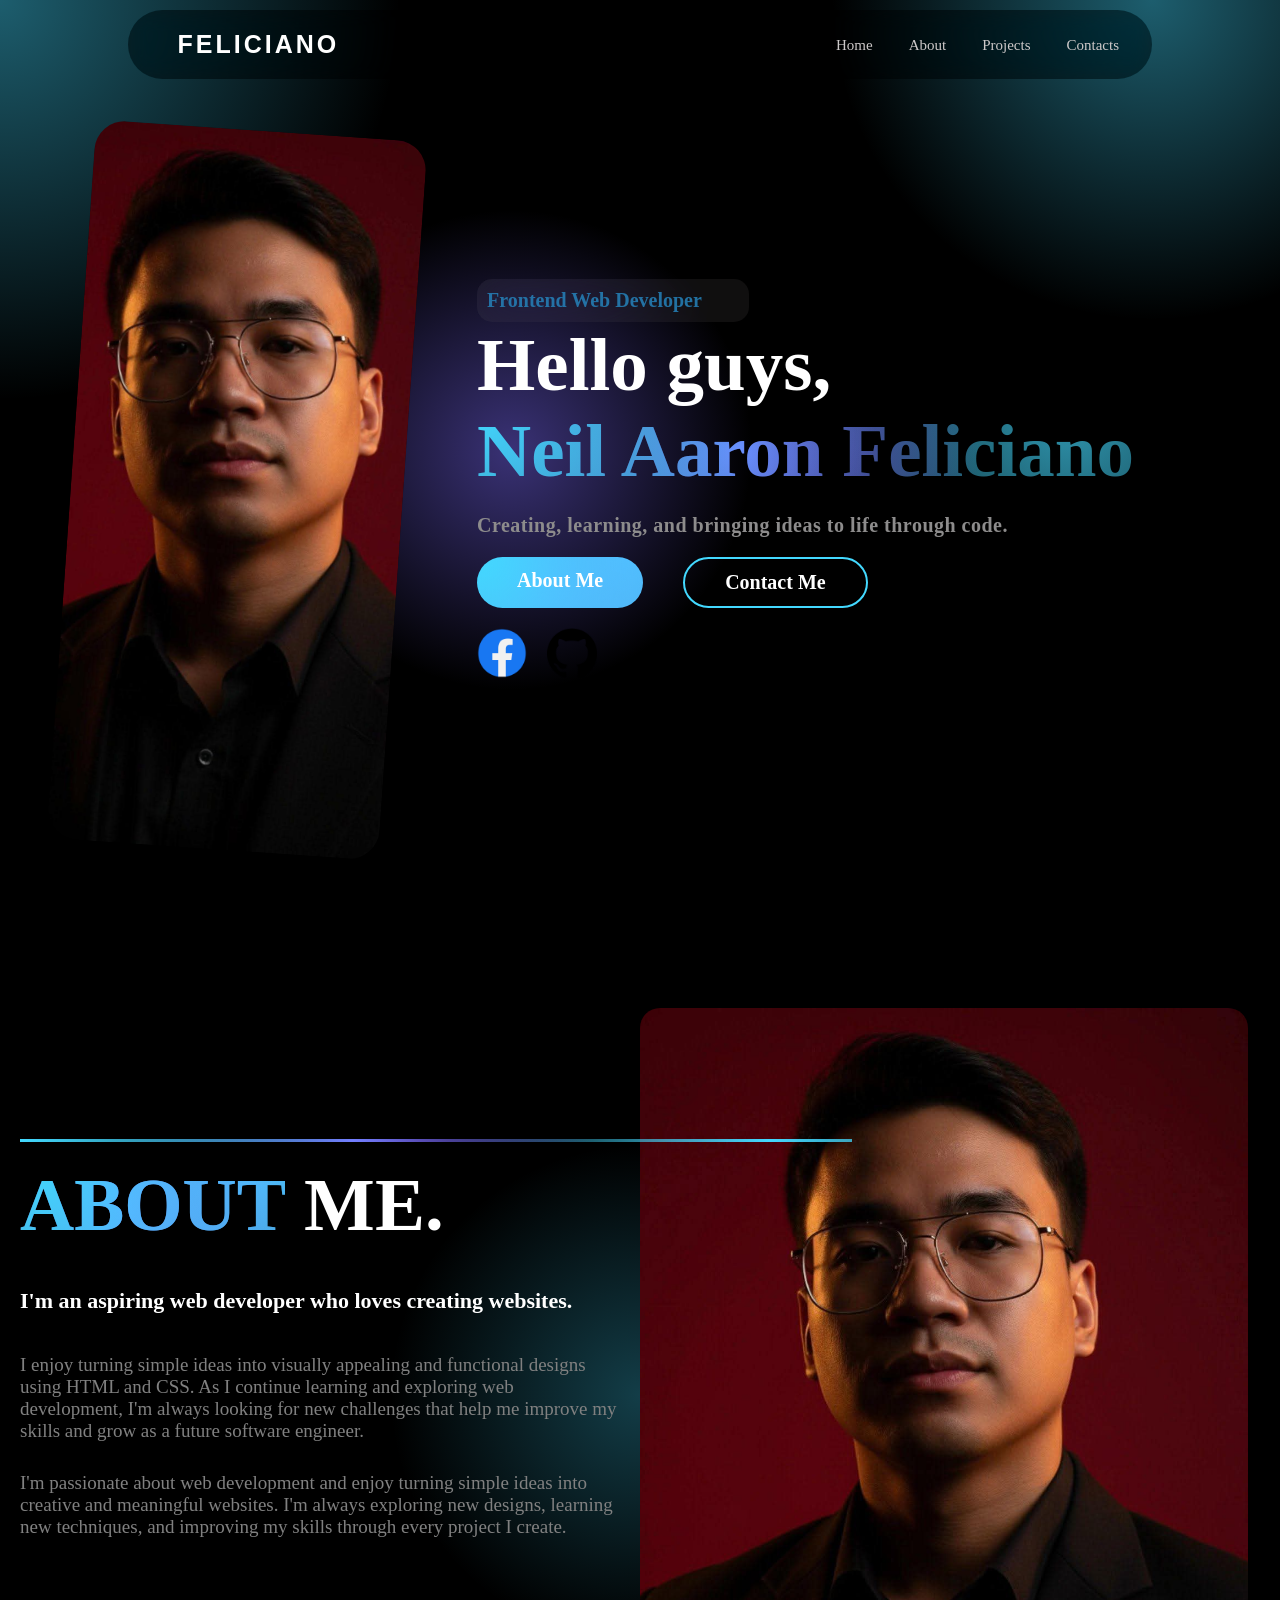
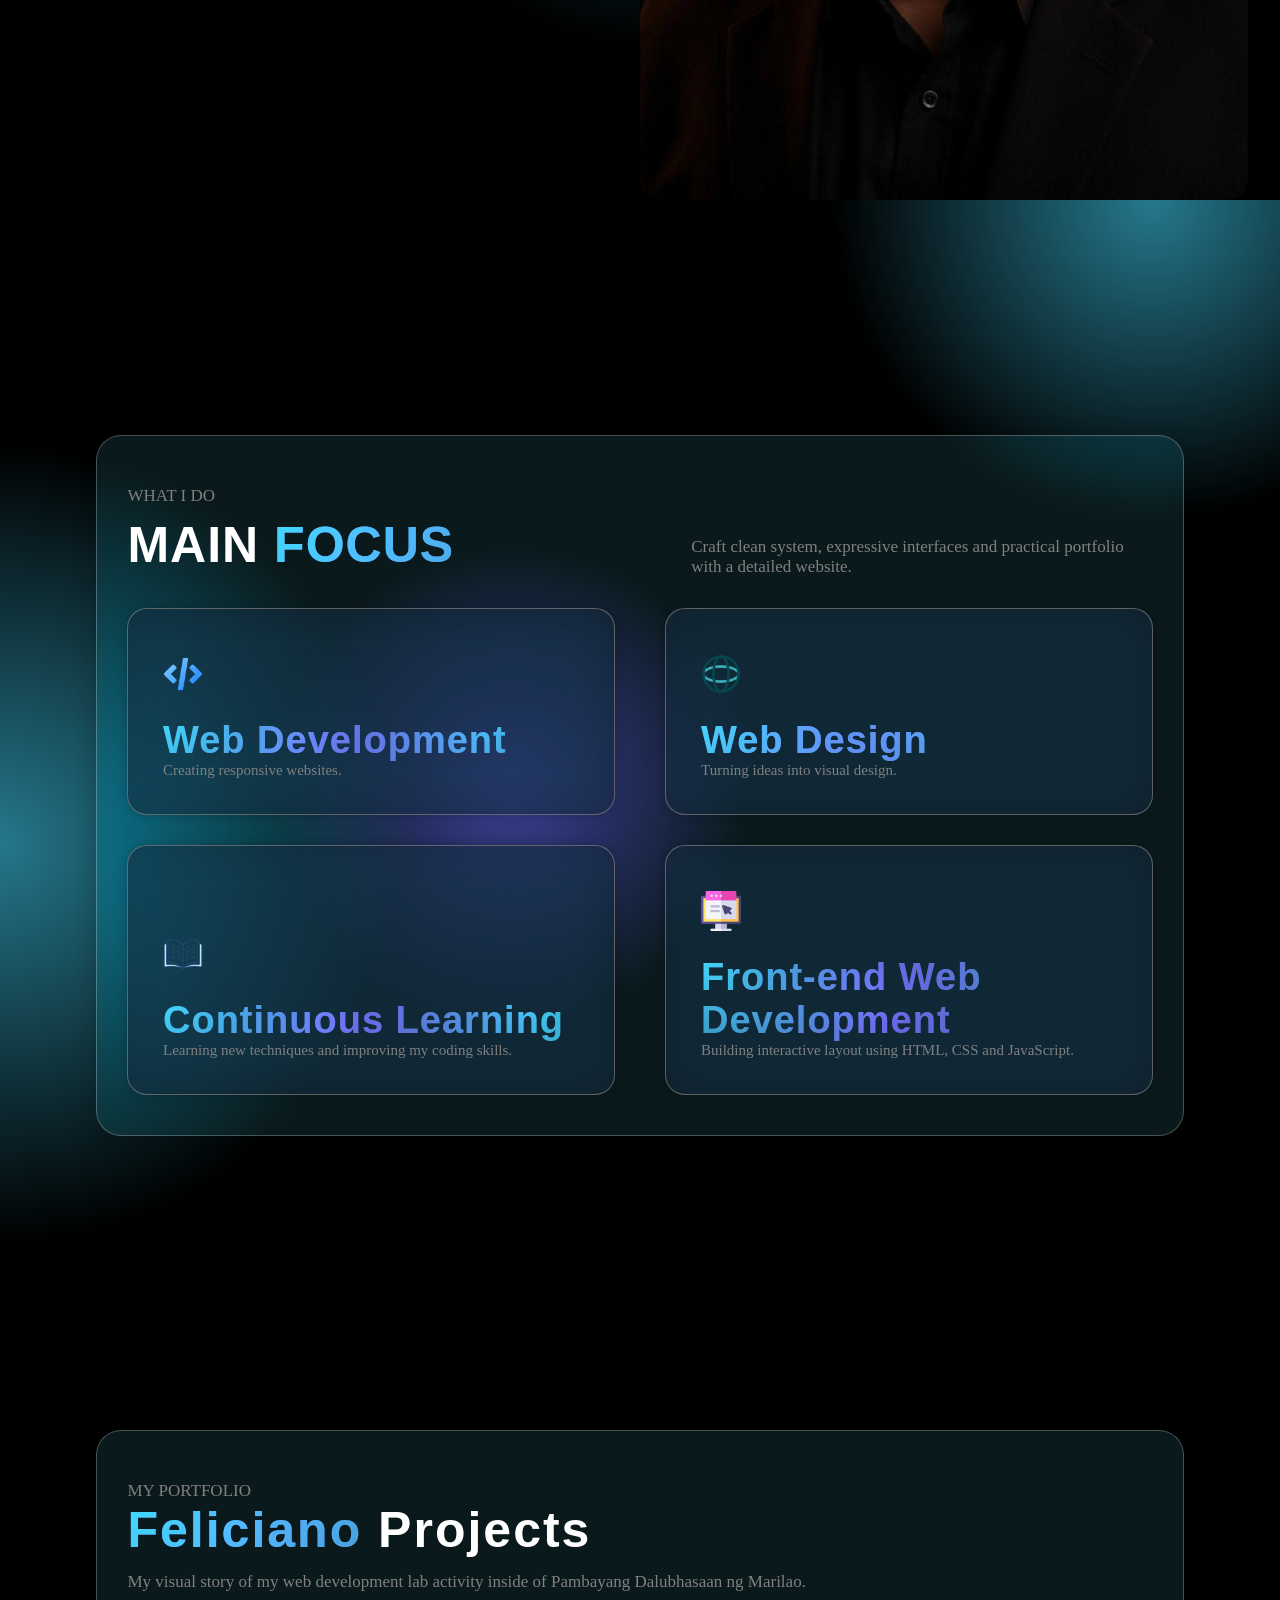
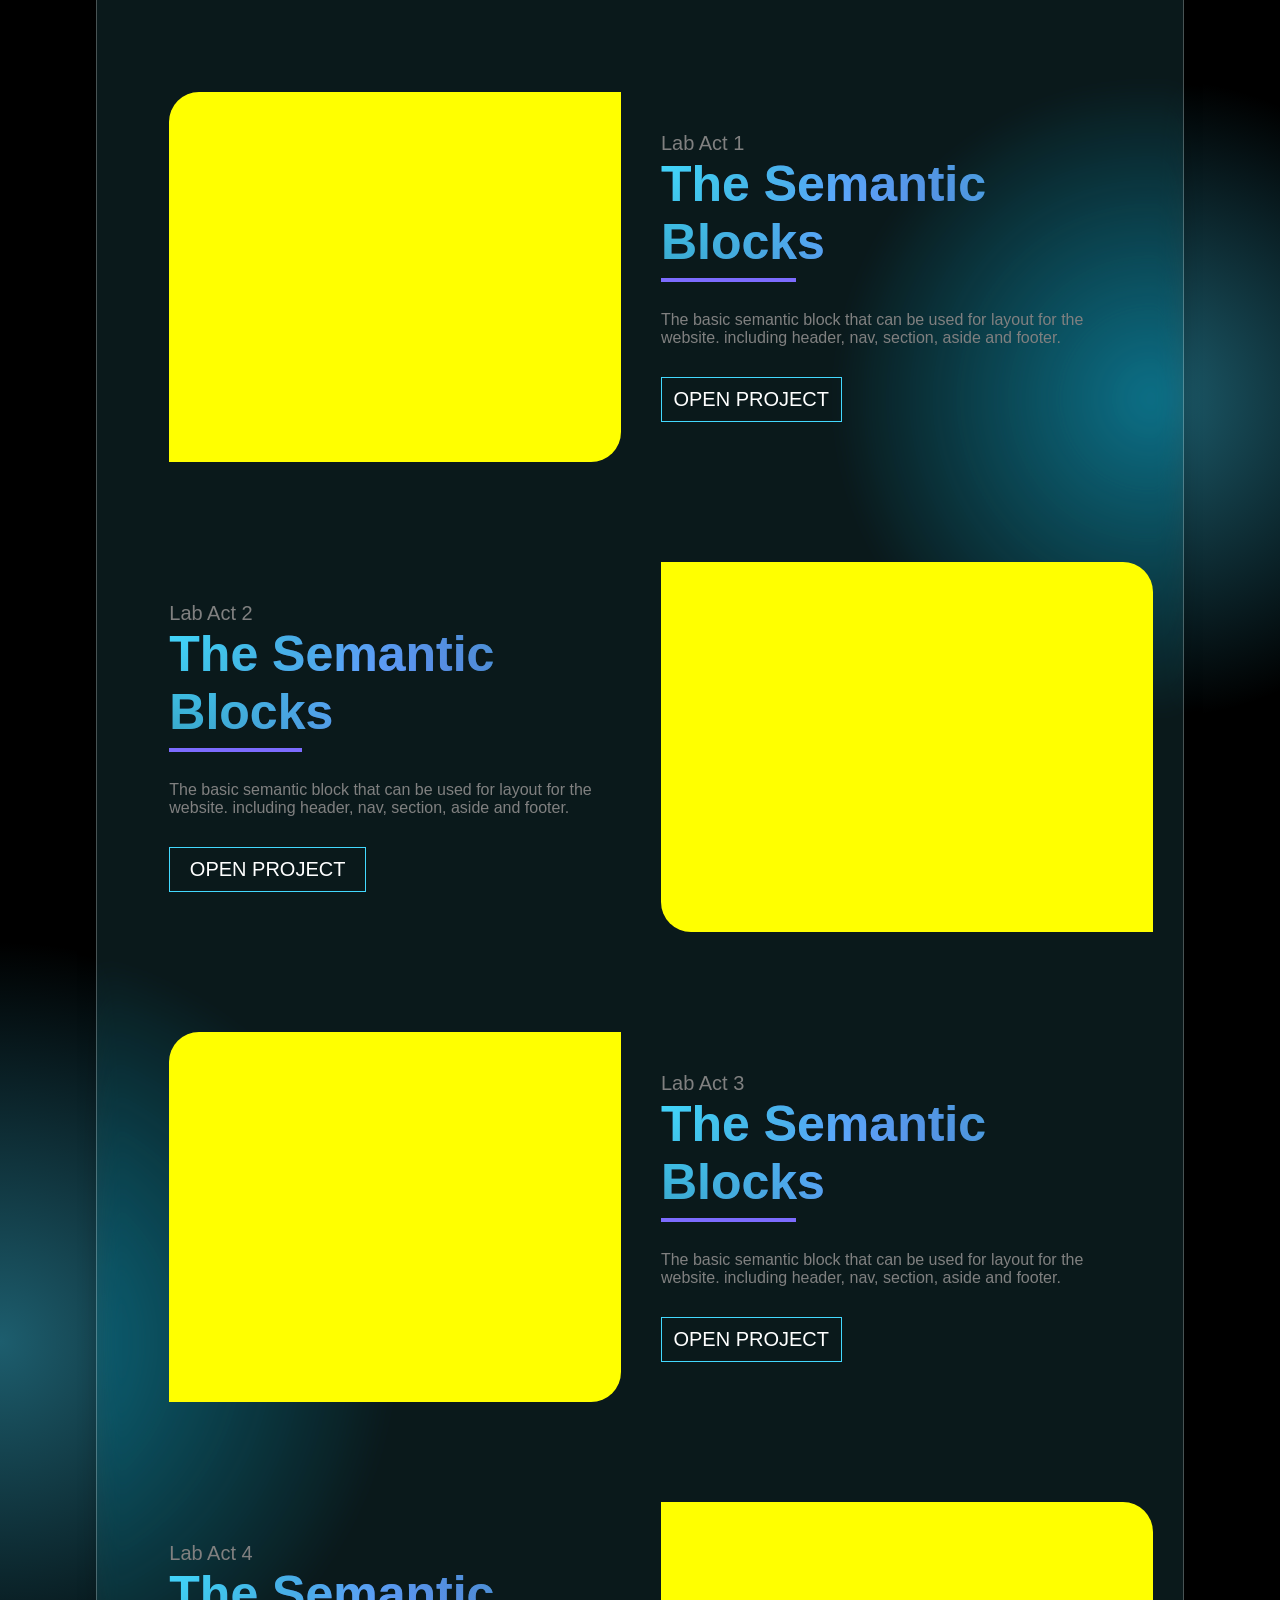
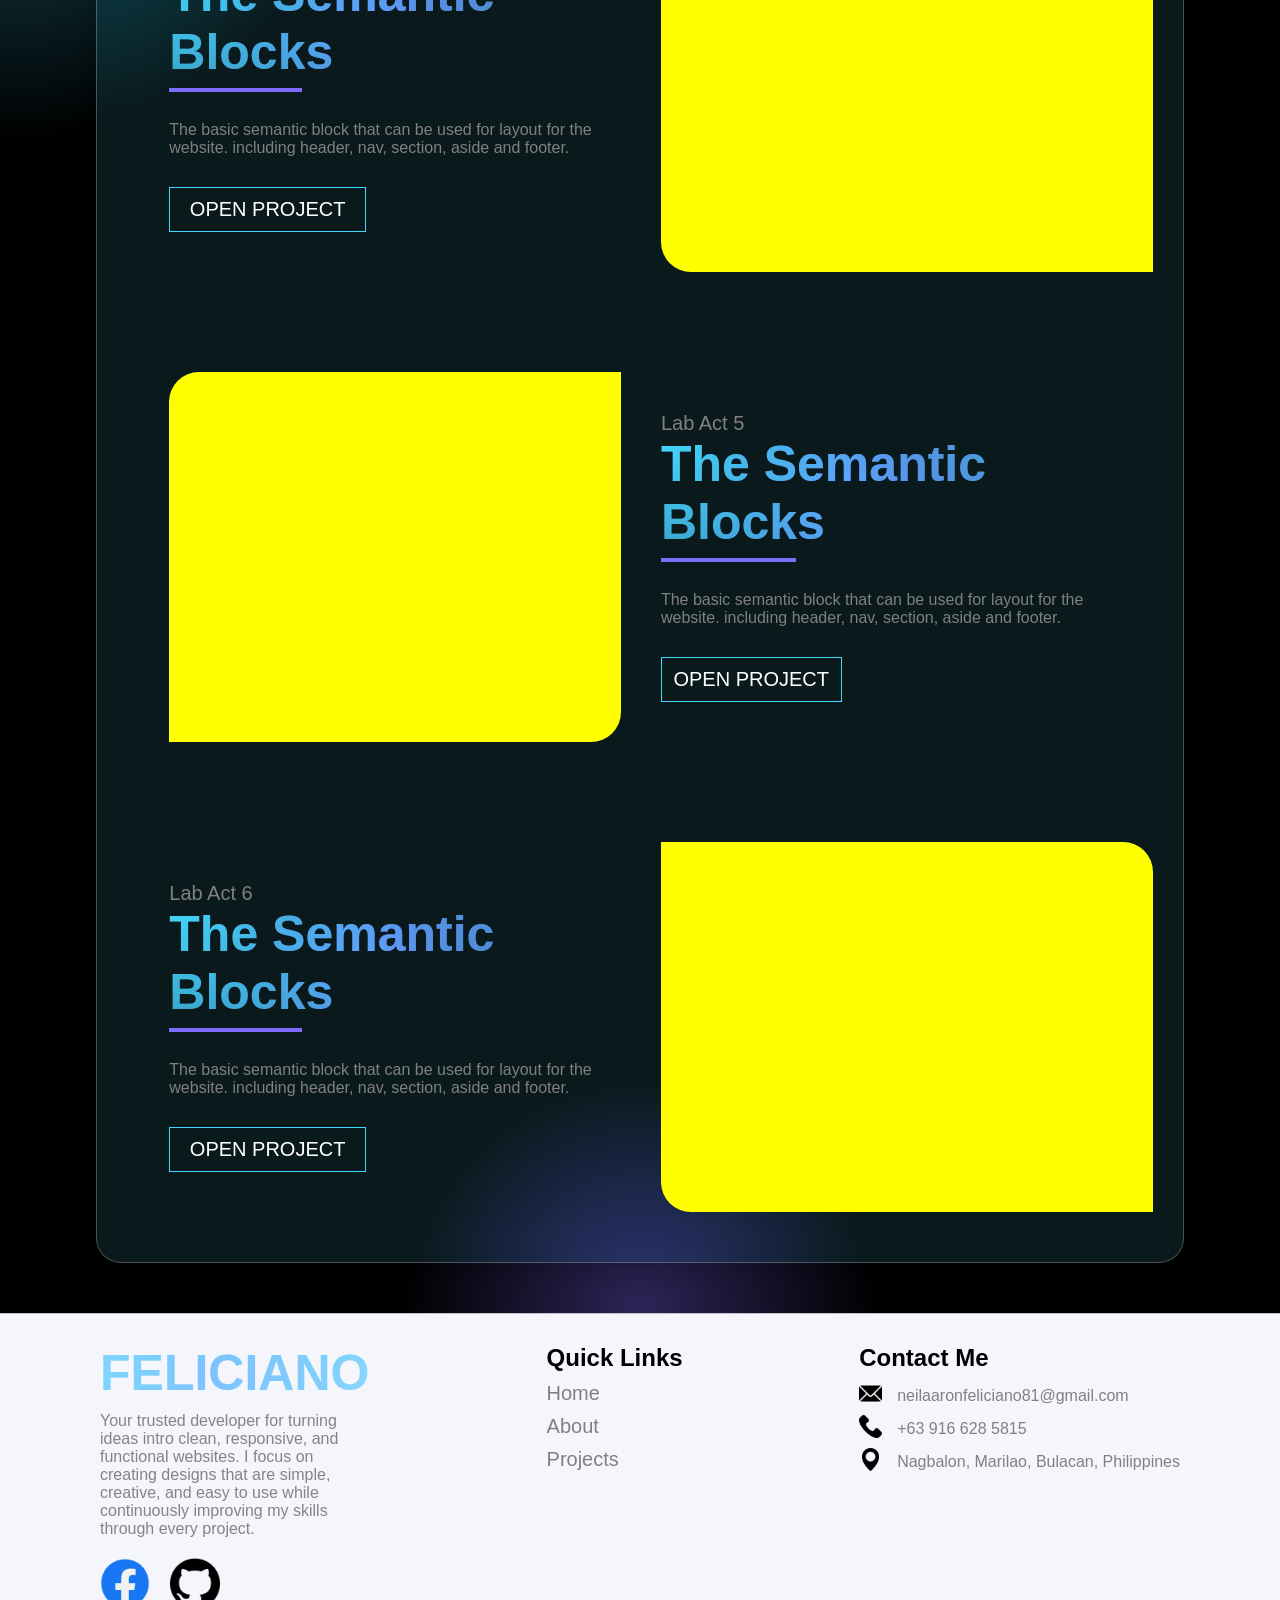
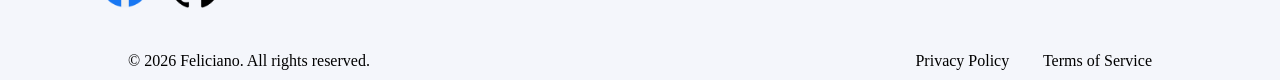
==== index.html @ 9c5a09a5 "Refactor styles and structure for improved visual consistency and readability" ====
<!DOCTYPE html>
<html lang="en">
<head>
    <meta charset="UTF-8">
    <meta name="viewport" content="width=device-width, initial-scale=1.0">
    <title>Feliciano</title>
    <link rel="stylesheet" href="home.css">
</head>
<body>

    <div class="black-color">
    <div class="intro" id="home">
        <div class="radial">
        <header>
            <a href="index.html" class="neil">FELICIANO</a>

            <nav class="navlink">
                <ul class="links">
                    <li><a href="#home">Home</a></li>
                    <li><a href="#about">About</a></li>
                    <li><a href="#projects">Projects</a></li>
                    <li><a href="#contact">Contacts</a></li>
                </ul>
            </nav>
        </header>

        <div class="main">
            <div class="aside">
                <div class="pic">

                </div>

            </div>

            <div class="section">
                <div class="info">
                    <p class="welcome"> Frontend Web Developer</p>
                    <h1 class="name">Hello guys,</h1>
                    <h1 class="name2">Neil Aaron Feliciano</h1>
                    <p class="message">Creating, learning, and bringing ideas to life through code.</p>

                <div class="contain-a">
                <a class="btn1" href="#about">About Me</a>
                <a class="btn" href="#contact">Contact Me</a>
                </div>

                <div class="image">
                    <a href="https://www.facebook.com/share/1DxcHCXKs8/"><img src="facebook (2).png" alt="FB" class="Fb"></a>

                    <a href="https://github.com/Xhinger"><img src="github.png" alt="github" class="git"></a>
                </div>
                </div>
                
            </div>

        </div>
        </div>
    </div>

    <section class="aboutme" id="about">
        <div class="radiant-back">
            <div class="about-container">
                <div class="left-side">
                    <div class="info-me">
                        <h1 class="head1"><span class="blue-col">ABOUT</span> ME.</h1>
                        <h1 class="head2">I'm an aspiring web developer who loves creating websites.</h1>
                        <p class="para-1">I enjoy turning simple ideas into visually appealing and functional designs using HTML and CSS. As I continue learning and exploring web development, I'm always looking for new challenges that help me improve my skills and grow as a future software engineer.</p>
                        <p class="para-2">I'm passionate about web development and enjoy turning simple ideas into creative and meaningful websites. I'm always exploring new designs, learning new techniques, and improving my skills through every project I create.</p>

                    </div>

                </div>

                <div class="right-side">
                    <div class="my-pic">

                    </div>

                </div>

            </div>

        </div>
    </section>

    <section class="sec-2">
        <div class="back-design">
            <div class="main-content">
                <p class="p">WHAT I DO</p>

                <div class="content">
                    <h1>MAIN <span class="fukos">FOCUS</span></h1>
                    <p>Craft clean system, expressive interfaces and practical portfolio with a detailed website.</p>
                </div>

                <div class="contain-2">
                    <div class="card">
                        <div class="web-logo">
                        <img src="code.png" alt="web-logo" class="logo">
                        </div>
                        <h1>Web Development</h1>
                        <p>Creating responsive websites.</p>
                    </div>

                    <div class="card">
                        <div class="web-logo">
                        <img src="web.png" alt="web-logo" class="logo">
                        </div>
                        <h1>Web Design</h1>
                        <p>Turning ideas into visual design.</p>
                    </div>

                    <div class="card">
                        <div class="web-logo">
                        <img src="open-book.png" alt="web-logo" class="logo">
                        </div>
                        <h1>Continuous Learning</h1>
                        <p>Learning new techniques and improving my coding skills.</p>
                    </div>

                    <div class="card">
                        <div class="web-logo">
                        <img src="improvement.png" alt="web-logo" class="logo">
                        </div>
                        <h1>Front-end Web Development</h1>
                        <p>Building interactive layout using HTML, CSS and JavaScript.</p>

                    </div>

                </div>
            </div>
        </div>    
    </section>

    <section class="sec-3" id="projects">
        <div class="back-design-2">
            <div class="main-content-2">
                <div class="content-2">
                <p>MY PORTFOLIO</p>
                <h1><span class="radial-felic">Feliciano</span> Projects</h1>
                <p>My visual story of my web development lab activity inside of Pambayang Dalubhasaan ng Marilao.</p>
                </div>

                <div class="project-a">
                    <div class="project-pic">
                        
                    </div>

                    <div class="project-det">
                        <p class="project-num">Lab Act 1</p>
                        <h1>The Semantic Blocks</h1>
                        <p class="project-p">The basic semantic block that can be used for layout for the website. including header, nav, section, aside and footer.</p>

                        <a href="">OPEN PROJECT</a>
                    </div>
                </div>

                <div class="project-b">
                    <div class="project-det-b">
                        <p class="project-num-b">Lab Act 2</p>
                        <h1>The Semantic Blocks</h1>
                        <p class="project-p-b">The basic semantic block that can be used for layout for the website. including header, nav, section, aside and footer.</p>
                        <a href="">OPEN PROJECT</a>
                        </div>

                        <div class="project-pic-b">
                        
                        </div>
                </div>

                <div class="project-a">
                    <div class="project-pic">
                        
                    </div>

                    <div class="project-det">
                        <p class="project-num">Lab Act 3</p>
                        <h1>The Semantic Blocks</h1>
                        <p class="project-p">The basic semantic block that can be used for layout for the website. including header, nav, section, aside and footer.</p>

                        <a href="">OPEN PROJECT</a>
                    </div>
                </div>

                <div class="project-b">
                    <div class="project-det-b">
                        <p class="project-num-b">Lab Act 4</p>
                        <h1>The Semantic Blocks</h1>
                        <p class="project-p-b">The basic semantic block that can be used for layout for the website. including header, nav, section, aside and footer.</p>
                        <a href="">OPEN PROJECT</a>
                        </div>

                        <div class="project-pic-b">
                        
                        </div>
                </div>

                <div class="project-a">
                    <div class="project-pic">
                        
                    </div>

                    <div class="project-det">
                        <p class="project-num">Lab Act 5</p>
                        <h1>The Semantic Blocks</h1>
                        <p class="project-p">The basic semantic block that can be used for layout for the website. including header, nav, section, aside and footer.</p>

                        <a href="">OPEN PROJECT</a>
                    </div>
                </div>

                <div class="project-b">
                    <div class="project-det-b">
                        <p class="project-num-b">Lab Act 6</p>
                        <h1>The Semantic Blocks</h1>
                        <p class="project-p-b">The basic semantic block that can be used for layout for the website. including header, nav, section, aside and footer.</p>
                        <a href="">OPEN PROJECT</a>
                        </div>

                        <div class="project-pic-b">
                        
                        </div>
                </div>

            </div>
        </div>
    </section>

    <section class="contactus" id="contact">
        <div class="about-fel">
            <h1>FELICIANO</h1>
            <P>Your trusted developer for turning ideas intro clean, responsive, and functional websites. I focus on creating designs that are simple, creative, and easy to use while continuously improving my skills through every project.</P>

            <div class="image">
                    <a href="https://www.facebook.com/share/1DxcHCXKs8/"><img src="facebook (2).png" alt="FB" class="Fb"></a>

                    <a href="https://github.com/Xhinger"><img src="github.png" alt="github" class="git"></a>
                </div>
        </div>

        <div class="quick-link">
            <h1>Quick Links</h1>
                <nav class="quick-nav">
                    <a href="#home">Home</a>
                    <a href="#about">About</a>
                    <a href="#projects">Projects</a>
                </nav>
        </div>

        <div class="contact-me">
            <h1>Contact Me</h1>

            <div class="email">
                <img src="email.png" alt="email" class="contact-logo">
                <p>neilaaronfeliciano81@gmail.com</p>
            </div>

            <div class="phone-number">
                <img src="phone-call (1).png" alt="phone" class="contact-logo">
                <p>+63 916 628 5815</p>
            </div>

            <div class="address">
                <img src="location-pin.png" alt="phone" class="contact-logo">
                <p>Nagbalon, Marilao, Bulacan, Philippines</p>

            </div>

        </div>

    </section>

    <footer>
        <p>&copy; 2026 Feliciano. All rights reserved.</p>

        <div class="footer-p">
            <a href="index.html">Privacy Policy</a>
            <a href="index.html">Terms of Service</a>
        </div>
    </footer>

    </div>
</body>
</html>
---- home.css ----
* {
  margin: 0;
  padding: 0;
  box-sizing: border-box;
}

html {
  scroll-behavior: smooth;
}

.radial {
  background:
    radial-gradient(circle 400px at 0% 0%, #43d9ff6e, transparent 100%),
    radial-gradient(circle 300px at 40% 50%, #7d6cff76, transparent 80%),
    radial-gradient(circle 400px at 90% 0%, #43d9ff6e, transparent 80%);
}

.intro {
  min-height: 100dvh;
}

header {
  display: flex;
  justify-content: space-between;
  align-items: center;

  background: rgba(0, 0, 0, 0.5);

  backdrop-filter: blur(10px) saturate(150%);
  -webkit-backdrop-filter: blur(10px) saturate(150%);

  width: 80%;
  padding: 20px;
  margin: 10px 10%;
  border-radius: 40px;

  animation: fromtop 1.5s ease;

  z-index: 999;

  position: fixed;
  top: 0;
}

.neil {
  text-decoration: none;
  color: white;

  font-size: 25px;
  font-family: Impact, Haettenschweiler, "Arial Narrow Bold", sans-serif;

  letter-spacing: 3px;

  font-weight: 600;

  margin: 0 3%;

  transition: 0.3s;
}

.neil:hover {
  transform: scale(1.2);
}

.links {
  display: flex;
  justify-content: center;
  align-items: center;

  gap: 10px;
}

.links li {
  list-style: none;
}

.links a {
  text-decoration: none;
  color: rgb(205, 201, 201);

  padding: 13px;

  border-radius: 20px;

  font-size: 15px;
  font-family: Arial Rounded mt;

  transition: 0.3s;
}

.links a:hover {
  color: white;
}

.links button {
  border: 0;
  padding: 13px 20px;
  border-radius: 20px;
  background: transparent;
  color: white;
  cursor: pointer;
  font-size: 20px;
  font-family: impact;
  transition: 0.3s;

  font-family: Arial Rounded mt;
}

.contain-a {
  margin-top: 20px;
  display: flex;
  justify-content: flex-start;
}

.main {
  display: flex;
}

.section {
  min-height: 100dvh;
  flex: 1.7;

  display: flex;
  justify-content: center;
  align-items: center;
}

.info {
  margin-top: 60px;
  display: flex;
  align-items: start;
  flex-direction: column;

  max-width: 800px;
  width: 100%;
}

.name {
  font-size: 75px;

  font-family: Arial Rounded mt;

  color: white;
  font-weight: bolder;
  display: flex;
  justify-content: flex-start;

  animation: fadein 1s ease;
}

@keyframes fadein {
  from {
    opacity: 0;
    transform: translateY(40px);
  }
  to {
    opacity: 1;
    transform: translateY(0);
  }
}

.name2 {
  font-size: 75px;

  background:
    radial-gradient(circle 400px at 0% 0%, #43d9ff, transparent 100%),
    radial-gradient(circle 300px at 40% 50%, #7c6cff, transparent 80%),
    radial-gradient(circle 400px at 90% 0%, #3099b3, transparent 80%);

  -webkit-background-clip: text;
  -webkit-text-fill-color: transparent;

  font-family: Arial Rounded mt;
  font-weight: bolder;
  display: flex;
  justify-content: flex-start;

  animation: fadein2 1s ease-in-out;
}

@keyframes fadein2 {
  from {
    opacity: 0;
    transform: translateY(40px);
  }
  to {
    opacity: 1;
    transform: translateY(0);
  }
}

.welcome {
  display: flex;
  justify-content: start;
  font-size: 20px;
  font-family: Arial Rounded mt;
  font-weight: bolder;

  color: #2580b8dd;
  background-color: rgba(87, 85, 85, 0.183);
  backdrop-filter: blur(20px) saturate(150%);
  -webkit-backdrop-filter: blur(20px) saturate(150%);

  width: 34%;
  border-radius: 15px;
  padding: 10px;

  animation: fadeinright 1.5s ease;
}

@keyframes fadeinright {
  from {
    opacity: 0;
    transform: translateX(50px);
  }
  to {
    opacity: 1;
    transform: translateX(0);
  }
}

.message {
  color: rgb(141, 140, 140);
  font-family: Arial Rounded mt;
  font-weight: bolder;
  letter-spacing: 0.5px;
  font-size: 20px;

  margin-right: 8%;

  display: flex;
  justify-content: flex-start;
  text-align: start;

  animation: fadein2 1.3s ease-in-out;

  margin-top: 20px;
}

.aside {
  min-height: 1;
  flex: 1;
}

.container {
  display: flex;
  justify-content: end;

  gap: 30px;
}

.btn1 {
  text-decoration: none;
  background:
    radial-gradient(circle 400px at 0% 0%, #43d9ff, transparent 100%),
    radial-gradient(circle 300px at 40% 50%, #7c6cff, transparent 80%),
    radial-gradient(circle 400px at 90% 0%, #43d9ff, transparent 80%);

  color: white;
  font-size: 20px;
  font-weight: 900;

  font-family: Arial Rounded mt;

  margin-right: 40px;
  padding: 12px;
  padding-left: 40px;
  padding-right: 40px;
  border-radius: 30px;

  transition: 0.3s;

  animation: fadeinright 1.5s ease;
}

.btn1:hover {
  box-shadow: 0 0 40px #7c6cff;
  color: black;
}

.btn {
  background-color: transparent;
  text-decoration: none;
  color: white;
  font-weight: 900;

  border: 2px solid #43d9ff;
  font-size: 20px;

  font-family: Arial Rounded mt;

  padding: 12px;
  padding-left: 40px;
  padding-right: 40px;
  border-radius: 30px;

  transition: 0.3s;

  animation: fadeinright 1.5s ease;
}

.btn:hover {
  background-color: #7c6cff;
  color: black;
  box-shadow: 0 0 40px #43d9ff;
}

.aside {
  display: flex;
  justify-content: center;
  align-items: center;
}

.pic {
  margin-top: 80px;
  background-color: black;
  min-height: 80vh;
  width: 70%;
  border-radius: 30px;

  background-image: url("FB_IMG_1790065355883.jpg");
  background-position: center;
  background-size: cover;
  background-repeat: no-repeat;

  transform: rotate(4deg);

  animation: appear 3s ease;

  transition: 0.3s;
}

@keyframes appear {
  from {
    opacity: 0;
    filter: blur(20px);
  }
  to {
    opacity: 1;
  }
}

.pic:hover {
  transform: scale(1.04);
  border: 1px solid #7c6cff;
  box-shadow: 0 0 80px #7c6cff;

  object-fit: fill;
}

.image {
  display: flex;
  justify-content: flex-start;
}

.Fb {
  height: 50px;
  margin-top: 20px;

  margin-right: 20px;

  transition: 0.3s;
}

.git {
  height: 50px;
  margin-top: 20px;

  margin-right: 40px;

  transition: 0.3s;
}

.image img:hover {
  transform: scale(1.2);
}

/*------------ABOUT ME PAGE-------------*/
.aboutme {
  min-height: 100dvh;
}

.radiant-back {
  min-height: 100dvh;
  background: radial-gradient(
    circle 250px at 50% 55%,
    #43d9ff48,
    transparent 100%
  );
}

.about-container {
  display: flex;
}

.left-side {
  min-height: 100dvh;
  flex: 1;

  display: flex;
  justify-content: center;
  align-items: center;
}

.right-side {
  display: flex;
  justify-content: start;
  align-items: end;

  min-height: 100dvh;
  flex: 1;
}

.info-me {
  color: white;
  padding: 20px;

  position: relative;
}

.info-me::after {
  position: absolute;
  content: "";
  z-index: 1;

  height: 3px;
  width: 130%;
  bottom: 100%;

  background:
    radial-gradient(circle 400px at 0% 0%, #43d9ff, transparent 100%),
    radial-gradient(circle 300px at 40% 50%, #7c6cff, transparent 80%),
    radial-gradient(circle 400px at 90% 0%, #43d9ff, transparent 80%);
}

.head1 {
  font-size: 75px;
  margin-bottom: 40px;
  color: white;
}

.head2 {
  font-size: 22px;
  margin-bottom: 40px;

  color: white;
}

.info-me p {
  color: grey;
}

.para-1 {
  margin-bottom: 20px;
  font-size: 19px;
}

.para-2 {
  font-size: 19px;
  margin-top: 30px;
}

.info-me h1,
.info-me p {
  font-family: Arial Rounded mt;
}

.my-pic {
  max-width: 900px;
  width: 95%;
  height: 88%;

  background-image: url("FB_IMG_1790065355883.jpg");
  background-position: center;
  background-size: cover;
  background-repeat: no-repeat;

  transition: 0.3s ease;
  border-radius: 20px;
}

.my-pic:hover {
  transform: scale(1.04);
  border: 1px solid #7c6cff;
  box-shadow: 0 0 80px #7c6cff;
}

.blue-col {
  background:
    radial-gradient(circle 400px at 0% 0%, #43d9ff, transparent 100%),
    radial-gradient(circle 300px at 40% 50%, #7c6cff, transparent 80%),
    radial-gradient(circle 400px at 90% 0%, #43d9ff, transparent 80%);

  -webkit-background-clip: text;
  -webkit-text-fill-color: transparent;
}

.sec-2 {
  min-height: 130dvh;

  margin: 0;
}

.sec-3 {
  min-height: 200dvh;

  margin: 0;
}

.back-design {
  display: flex;
  justify-content: center;
  align-items: center;

  min-height: 130dvh;

  background:
    radial-gradient(circle 400px at 0% 55%, #43d9ff8c, transparent 100%),
    radial-gradient(circle 300px at 40% 50%, #7d6cff6f, transparent 80%),
    radial-gradient(circle 400px at 90% 0%, #43d9ff8d, transparent 80%);
}

.back-design-2 {
  display: flex;
  justify-content: center;
  align-items: start;

  padding-top: 60px;

  min-height: 200dvh;

  background:
    radial-gradient(circle 400px at 0% 50%, #43d9ff6e, transparent 100%),
    radial-gradient(circle 300px at 50% 100%, #7d6cff58, transparent 80%),
    radial-gradient(circle 400px at 90% 20%, #43d9ff6e, transparent 80%);
}

.main-content {
  border-radius: 25px;
  padding: 20px;
  padding-top: 50px;
  padding-bottom: 50px;
  width: 85%;

  border: 1px solid rgba(255, 255, 255, 0.25);
  box-shadow: 0 0 20px rgba(0, 0, 0, 0.2);

  background-color: rgba(80, 200, 220, 0.12);
  backdrop-filter: blur(12px) saturate(150%);
  -webkit-backdrop-filter: blur(12px) saturate(150%);
}

.main-content-2 {
  border-radius: 25px;
  padding: 20px;
  padding-top: 50px;
  padding-bottom: 50px;
  width: 85%;

  margin-bottom: 50px;

  border: 1px solid rgba(255, 255, 255, 0.25);
  box-shadow: 0 0 20px rgba(0, 0, 0, 0.2);

  background-color: rgba(80, 200, 220, 0.12);
  backdrop-filter: blur(12px) saturate(150%);
  -webkit-backdrop-filter: blur(12px) saturate(150%);
}

.p {
  margin: 0 1%;
  color: gray;
  font-size: 17px;
  margin-bottom: 10px;

  font-family: Arial Rounded mt;
}

.content {
  display: flex;
  justify-content: space-between;
  align-items: center;

  margin: 0 1%;
}

.content-2 {
  margin: 0 1%;
}

.content-2 h1 {
  color: white;
  font-size: 50px;
  margin-bottom: 13px;

  font-family: Impact, Haettenschweiler, "Arial Narrow Bold", sans-serif;
  letter-spacing: 2px;
}

.radial-felic {
  background:
    radial-gradient(circle 400px at 0% 0%, #43d9ff, transparent 100%),
    radial-gradient(circle 300px at 40% 50%, #7c6cff, transparent 80%),
    radial-gradient(circle 400px at 90% 0%, #3099b3, transparent 80%);

  -webkit-background-clip: text;
  -webkit-text-fill-color: transparent;
}

.content-2 p {
  font-size: 17px;
  color: gray;

  font-family: Arial Rounded mt;
}

.content h1 {
  color: white;
  font-size: 50px;
  margin-bottom: 24px;

  font-family: Impact, Haettenschweiler, "Arial Narrow Bold", sans-serif;
  letter-spacing: 1px;
}

.fukos {
  background:
    radial-gradient(circle 400px at 0% 0%, #43d9ff, transparent 100%),
    radial-gradient(circle 300px at 40% 50%, #7c6cff, transparent 80%),
    radial-gradient(circle 400px at 90% 0%, #3099b3, transparent 80%);

  -webkit-background-clip: text;
  -webkit-text-fill-color: transparent;
}

.content p {
  font-size: 17px;
  color: gray;

  width: 45%;

  font-family: Arial Rounded mt;
}

.contain-2 {
  display: grid;
  grid-template-columns: repeat(2, 1fr);
  gap: 30px;
}

.card {
  background-color: rgba(20, 35, 55, 0.55);
  backdrop-filter: blur(20px) saturate(150%);
  -webkit-backdrop-filter: blur(20px) saturate(150%);

  border: 1px solid rgba(128, 128, 128, 0.68);
  border-radius: 20px;
  padding: 35px;
  padding-top: 0;

  box-shadow: 0 0 10px rgba(0, 0, 0, 0.2);

  margin: 10px;

  max-height: 2500px;
  height: 100%;

  display: flex;
  flex-direction: column;
  justify-content: end;
  align-items: start;

  transition: 0.3s ease;
}

.card:hover {
  transform: scale(1.04);
  border: 1px solid #7c6cff;
  box-shadow: 0 0 40px #7d6cffab;
}

.card h1 {
  font-size: 38px;
  font-family: Impact, Haettenschweiler, "Arial Narrow Bold", sans-serif;

  letter-spacing: 1px;
  transition: 0.3s ease;

  background:
    radial-gradient(circle 400px at 0% 0%, #43d9ff, transparent 50%),
    radial-gradient(circle 300px at 40% 50%, #7c6cff, transparent 80%),
    radial-gradient(circle 400px at 90% 0%, #43d9ff, transparent 60%);

  -webkit-background-clip: text;
  -webkit-text-fill-color: transparent;
}

.card p {
  font-size: 15px;
  color: grey;

  font-family: Arial Rounded mt;
}

.web-logo {
  display: flex;
  justify-content: center;
  align-items: center;
  min-height: 10vh;
}

.logo {
  height: 40px;
}

.project-a {
  display: flex;

  margin: 100px 1% 0 5%;
}

.project-b {
  display: flex;

  margin: 100px 1% 0 5%;
}

.project-pic {
  background-color: yellow;
  border-radius: 30px 0 30px 0;

  transition: 0.3s ease;
  flex: 1;
}

.project-pic:hover {
  transform: scale(1.02);
  border: 1px solid rgb(60, 0, 128);
  box-shadow: 0 0 80px rgba(0, 81, 128, 0.626);
}

.project-pic-b {
  background-color: yellow;
  background-color: yellow;
  border-radius: 0 30px 0 30px;

  transition: 0.3s ease;

  flex: 1;
}
.project-pic-b:hover {
  transform: scale(1.02);
  border: 1px solid rgb(60, 0, 128);
  box-shadow: 0 0 80px rgba(119, 0, 128, 0.591);
}

.project-det {
  display: flex;
  flex-direction: column;
  justify-content: center;

  padding: 40px;

  flex: 1;
}

.project-det-b {
  display: flex;
  flex-direction: column;
  justify-content: center;

  padding: 40px 0 40px 0;

  transition: 0.3s ease;
  flex: 1;
}

.project-det-b a:hover {
  transform: scale(1.09);
}

.project-det h1 {
  font-size: 50px;
  font-family: Impact, Haettenschweiler, "Arial Narrow Bold", sans-serif;

  background:
    radial-gradient(circle 400px at 0% 0%, #43d9ff, transparent 100%),
    radial-gradient(circle 300px at 40% 50%, #7c6cff, transparent 80%),
    radial-gradient(circle 400px at 90% 0%, #43d9ff, transparent 80%);

  -webkit-background-clip: text;
  -webkit-text-fill-color: transparent;

  margin-bottom: 30px;
}

.project-det-b h1 {
  font-size: 50px;
  font-family: Impact, Haettenschweiler, "Arial Narrow Bold", sans-serif;

  background:
    radial-gradient(circle 400px at 0% 0%, #43d9ff, transparent 100%),
    radial-gradient(circle 300px at 40% 50%, #7c6cff, transparent 80%),
    radial-gradient(circle 400px at 90% 0%, #43d9ff, transparent 80%);

  -webkit-background-clip: text;
  -webkit-text-fill-color: transparent;

  margin-bottom: 30px;
}

.project-num {
  color: gray;
  font-size: 20px;
  font-family: Impact, Haettenschweiler, "Arial Narrow Bold", sans-serif;
}

.project-num-b {
  color: gray;
  font-size: 20px;
  font-family: Impact, Haettenschweiler, "Arial Narrow Bold", sans-serif;
}

.project-p {
  position: relative;
  color: gray;
  font-family: Impact, Haettenschweiler, "Arial Narrow Bold", sans-serif;

  margin-top: 10px;
}

.project-p::after {
  position: absolute;
  content: "";

  left: 0px;
  height: 4px;
  width: 8%;
  bottom: 65px;

  background-color: #7c6cff;
}

.project-p-b {
  position: relative;
  color: gray;
  font-family: Impact, Haettenschweiler, "Arial Narrow Bold", sans-serif;

  width: 90%;
  margin-top: 10px;
}

.project-p-b::after {
  position: absolute;
  content: "";

  left: 0px;
  height: 4px;
  width: 8%;
  bottom: 65px;

  background-color: #7c6cff;
}

.project-det a {
  color: white;
  font-family: Impact, Haettenschweiler, "Arial Narrow Bold", sans-serif;

  margin-top: 30px;
  font-size: 20px;
  text-decoration: none;

  border: 1px solid #43d9ff;

  width: 25%;
  text-align: center;

  transition: 0.3s ease;
  position: relative;
  padding: 10px;
}

.project-det a:hover {
  transform: scale(1.09);
}

.project-det-b a {
  color: white;
  font-family: Impact, Haettenschweiler, "Arial Narrow Bold", sans-serif;

  margin-top: 30px;
  font-size: 20px;
  text-decoration: none;

  border: 1px solid #43d9ff;
  width: 25%;
  text-align: center;

  position: relative;
  transition: 0.3s ease;

  padding: 10px;
}

.project-det-b a::after {
  position: absolute;
  content: "";

  left: 10px;
  bottom: 8px;
  width: 0;
  height: 2px;
  background-color: black;
  transition: width 0.3s ease;
}

.project-det-b a:hover::after {
  width: 87%;
}

.contactus {
  background-color: #f4f6fb;
  border-top: 1px solid rgba(128, 128, 128, 0.447);

  padding: 30px;

  padding-left: 100px;
  padding-right: 100px;

  display: flex;
  justify-content: space-between;
}

.about-fel {
  width: 25%;
}

.about-fel h1 {
  font-family: Impact, Haettenschweiler, "Arial Narrow Bold", sans-serif;
  font-size: 50px;
  margin-bottom: 10px;

  background:
    radial-gradient(circle 400px at 0% 55%, #43d9ff8c, transparent 100%),
    radial-gradient(circle 300px at 40% 50%, #7d6cff6f, transparent 80%),
    radial-gradient(circle 400px at 90% 0%, #43d9ff8d, transparent 80%);

  -webkit-background-clip: text;
  -webkit-text-fill-color: transparent;
}

.about-fel p {
  font-family: Impact, Haettenschweiler, "Arial Narrow Bold", sans-serif;
  color: rgb(134, 131, 131);
}

.quick-link h1 {
  font-family: Impact, Haettenschweiler, "Arial Narrow Bold", sans-serif;
}

.quick-nav a {
  text-decoration: none;
  display: flex;
  justify-content: start;

  font-size: 20px;
  margin-top: 10px;

  transition: 0.3s ease;

  color: gray;
  font-family: Impact, Haettenschweiler, "Arial Narrow Bold", sans-serif;
}

.quick-nav a:hover {
  color: black;
}

.about-fel p {
  max-width: 900px;
}

.contact-me h1 {
  margin-bottom: 10px;
  color: black;
  font-family: Impact, Haettenschweiler, "Arial Narrow Bold", sans-serif;
}

.contact-me p {
  color: gray;
  font-family: Impact, Haettenschweiler, "Arial Narrow Bold", sans-serif;
}

.email {
  display: flex;
  align-items: end;
  gap: 15px;

  margin-bottom: 10px;
}

.phone-number {
  display: flex;
  align-items: end;
  gap: 15px;

  margin-bottom: 10px;
}

.address {
  display: flex;
  align-items: end;
  gap: 15px;
}

.email img {
  height: 23px;
}

.phone-number img {
  height: 23px;
}

.address img {
  height: 23px;
}

footer {
  display: flex;
  justify-content: space-between;

  padding: 10px 10%;

  background-color: #f4f6fb;
}

.footer-p a {
  text-decoration: none;

  margin-left: 30px;
  color: black;

  transition: 0.3s ease;
}

.footer-p a:hover {
  color: rgb(143, 140, 140);
}

/* Responsive layouts */

@media (max-width: 1286px) {
  .project-b a {
    width: 40%;
  }

  .project-a a {
    width: 40%;
  }

  .project-p::after,
  .project-p-b::after {
    bottom: 65px;
    width: 30%;
  }
}

@media (max-width: 1125px) {
  .project-p::after,
  .project-p-b::after {
    bottom: 85px;
    width: 30%;
  }
}

@media (max-width: 894px) {
  .project-p::after,
  .project-p-b::after {
    bottom: 85px;
    width: 30%;
  }
}

@media (max-width: 819px) {
  .project-p::after,
  .project-p-b::after {
    bottom: 85px;
    width: 30%;
  }
}

@media (max-width: 1024px) {
  header {
    width: 92%;
    margin: 10px 4%;
  }

  .main {
    padding: 0 4%;
  }

  .name,
  .name2 {
    font-size: clamp(48px, 7vw, 75px);
  }

  .welcome {
    width: auto;
  }

  .head1 {
    font-size: clamp(52px, 8vw, 75px);
  }

  .content h1,
  .content-2 h1 {
    font-size: clamp(40px, 6vw, 50px);
  }

  .project-det h1,
  .project-det-b h1 {
    font-size: clamp(38px, 5vw, 50px);
  }

  .contactus {
    gap: 40px;
    padding-left: 6%;
    padding-right: 6%;
  }

  .project-p::after,
  .project-p-b::after {
    bottom: 85px;
    width: 30%;
  }

  .project-b a {
    width: 40%;
  }

  .project-a a {
    width: 40%;
  }
}

@media (max-width: 700px) {
  header {
    align-items: flex-start;
    padding: 14px 16px;
    border-radius: 24px;
  }

  .neil {
    font-size: 17px;
    margin: 0;
  }

  .links {
    flex-wrap: wrap;
    gap: 2px;
    justify-content: flex-end;
  }

  .links a {
    padding: 7px 6px;
    font-size: 12px;
  }

  .main {
    flex-direction: column-reverse;
    padding: 100px 6% 50px;
  }

  .section {
    min-height: auto;
    align-items: flex-start;
  }

  .info {
    margin-top: 30px;
  }

  .name,
  .name2 {
    font-size: clamp(38px, 12vw, 60px);
    line-height: 1.05;
  }

  .welcome {
    font-size: 15px;
    padding: 8px;
  }

  .message {
    font-size: 16px;
    margin-right: 0;
  }

  .contain-a {
    flex-wrap: wrap;
    gap: 12px;
  }

  .btn1,
  .btn {
    margin-right: 0;
    padding: 10px 20px;
    font-size: 16px;
  }

  .aside {
    width: 100%;
  }

  .pic {
    margin-top: 20px;
    min-height: 55vh;
    width: 82%;
  }

  .image img {
    height: 42px;
  }

  .image .git {
    margin-right: 0;
  }

  .about-container {
    flex-direction: column;
  }

  .left-side,
  .right-side {
    min-height: auto;
    width: 100%;
  }

  .left-side {
    padding: 70px 6% 35px;
  }

  .right-side {
    justify-content: center;
    padding: 0 6% 50px;
  }

  .info-me {
    padding: 0;
  }

  .info-me::after {
    width: 100%;
  }

  .head1 {
    font-size: clamp(44px, 13vw, 65px);
    margin-bottom: 25px;
  }

  .head2 {
    font-size: 20px;
    margin-bottom: 25px;
  }

  .my-pic {
    width: 100%;
    height: 55vh;
  }

  .back-design,
  .back-design-2 {
    min-height: auto;
    padding: 40px 0;
  }

  .main-content,
  .main-content-2 {
    width: 90%;
    padding: 30px 16px;
  }

  .content {
    align-items: flex-start;
    flex-direction: column;
    gap: 6px;
  }

  .content h1,
  .content-2 h1 {
    font-size: clamp(36px, 11vw, 50px);
  }

  .contain-2 {
    grid-template-columns: 1fr;
    gap: 16px;
  }

  .card {
    min-height: 210px;
    margin: 0;
    padding: 25px;
  }

  .card h1 {
    font-size: 30px;
  }

  .sec-3,
  .back-design-2 {
    min-height: auto;
  }

  .project-a,
  .project-b {
    flex-direction: column;
    margin: 50px 0 0;
  }

  .project-b {
    flex-direction: column-reverse;
  }

  .project-pic,
  .project-pic-b {
    min-height: 180px;
  }

  .project-det,
  .project-det-b {
    padding: 25px 0;
  }

  .project-det h1,
  .project-det-b h1 {
    font-size: 38px;
    margin-bottom: 18px;
  }

  .project-det a,
  .project-det-b a {
    width: fit-content;
    font-size: 16px;
  }

  .project-p::after,
  .project-p-b::after {
    bottom: 55px;
  }

  .contactus {
    flex-direction: column;
    gap: 35px;
    padding: 45px 8%;
  }

  .about-fel {
    width: 100%;
  }

  .about-fel h1 {
    font-size: 42px;
  }

  footer {
    align-items: flex-start;
    flex-direction: column;
    gap: 12px;
    padding: 18px 8%;
  }

  .footer-p a {
    margin-left: 0;
    margin-right: 20px;
  }
}

@media (max-width: 479px) {
  .project-p::after,
  .project-p-b::after {
    bottom: 78px;

    width: 30%;
  }
}

@media (max-width: 420px) {
  .contain-a {
    align-items: flex-start;
    flex-direction: column;
  }

  .btn1,
  .btn {
    display: inline-block;
    max-width: 100%;
  }

  .quick-nav a {
    font-size: 17px;
  }

  .quick-link {
    margin-bottom: 25px;
  }

  .contact-me img {
    height: 18px;
  }

  .about-fel {
    margin-bottom: 25px;
  }

  .btn {
    width: 100%;
    font-size: 13px;
  }
}

@media (min-width: 1600px) {
  .main,
  .about-container {
    max-width: 1800px;
    margin: 0 auto;
  }

  .main-content,
  .main-content-2 {
    max-width: 1600px;
  }

  .name,
  .name2 {
    font-size: clamp(75px, 5vw, 110px);
  }

  .message {
    font-size: 24px;
  }

  .card h1 {
    font-size: clamp(38px, 2.4vw, 52px);
  }

  .contactus,
  footer {
    padding-left: max(100px, calc((100vw - 1800px) / 2));
    padding-right: max(100px, calc((100vw - 1800px) / 2));
  }
}

@media (max-width: 376px) {
  .project-p::after {
    bottom: 80px;
  }

  .project-p-b::after {
    bottom: 100px;
  }

  .quick-nav a {
    font-size: 17px;
  }

  .contact-me img {
    height: 18px;
  }

  .about-fel {
    margin-bottom: 25px;
  }
}

@media (max-width: 392px) {
  header {
    display: flex;
    flex-direction: column;
    align-items: center;
  }
}

.black-color {
  background-color: black;
}
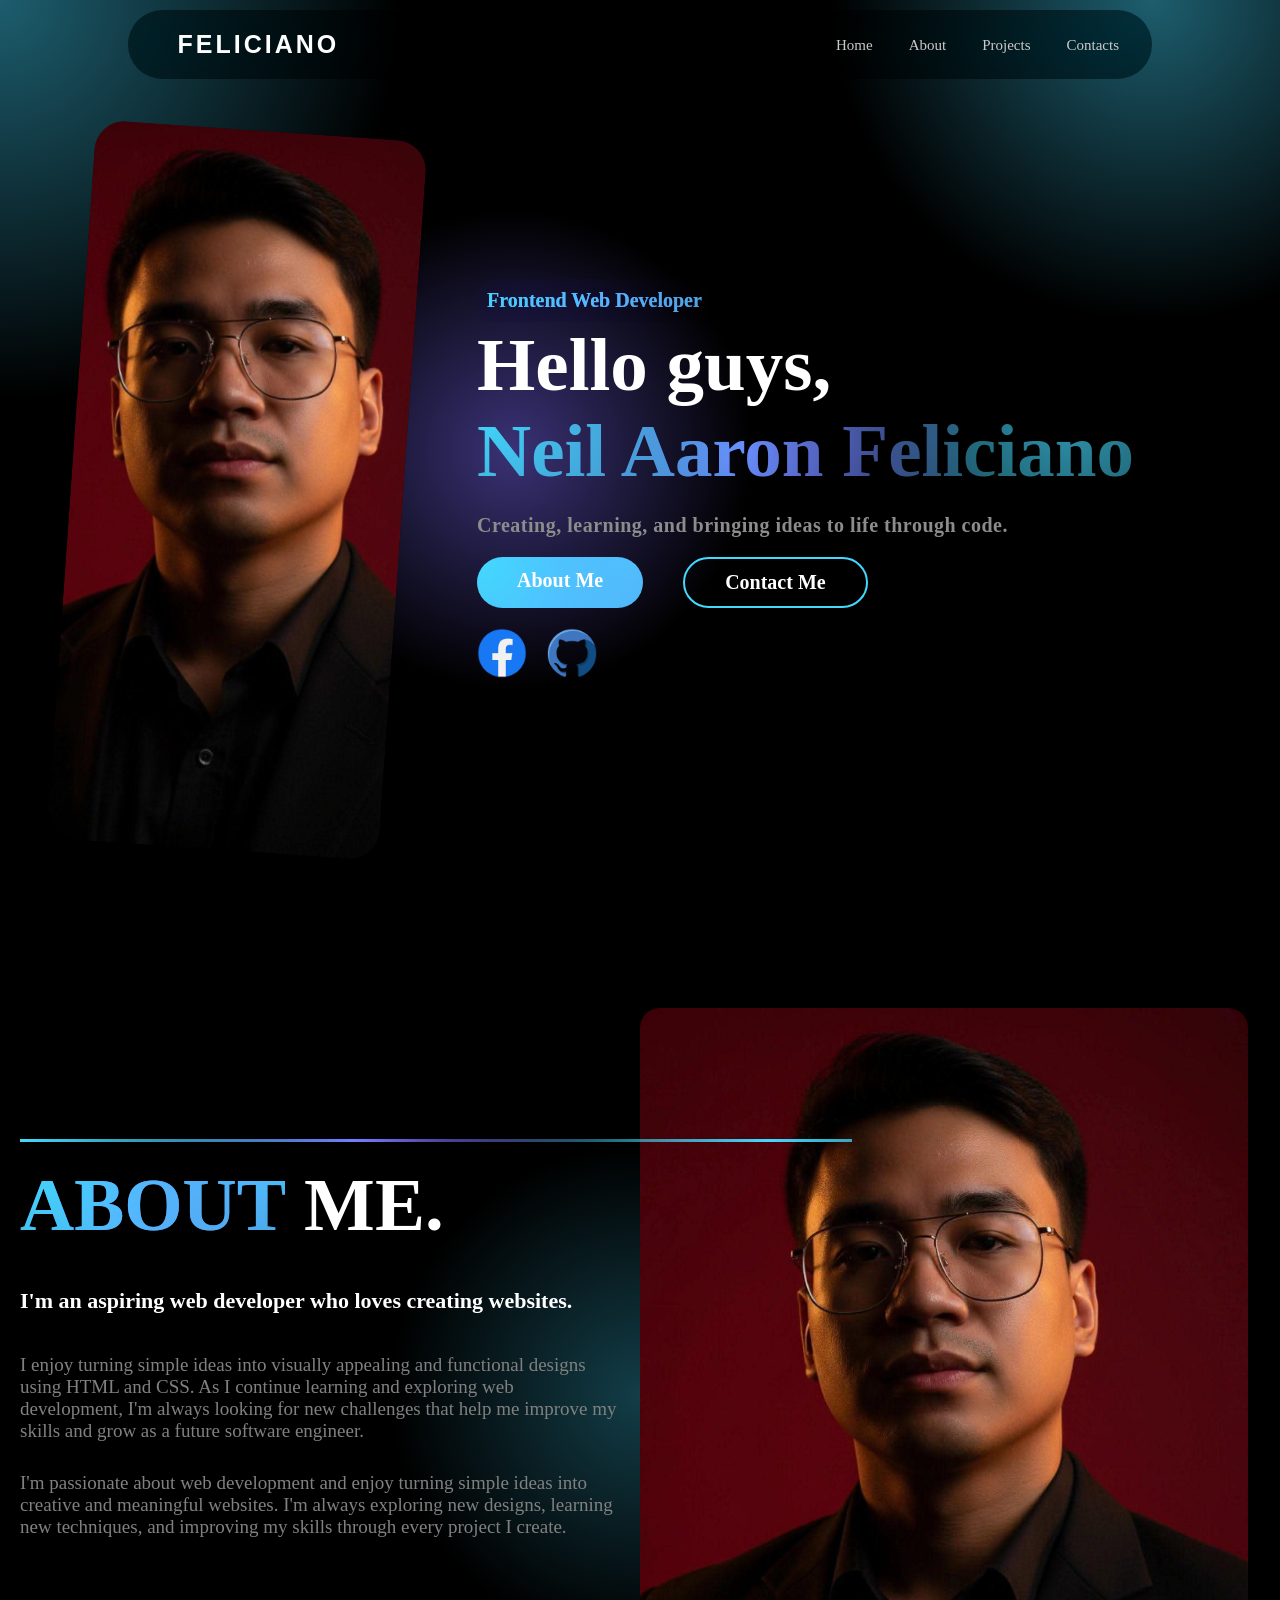
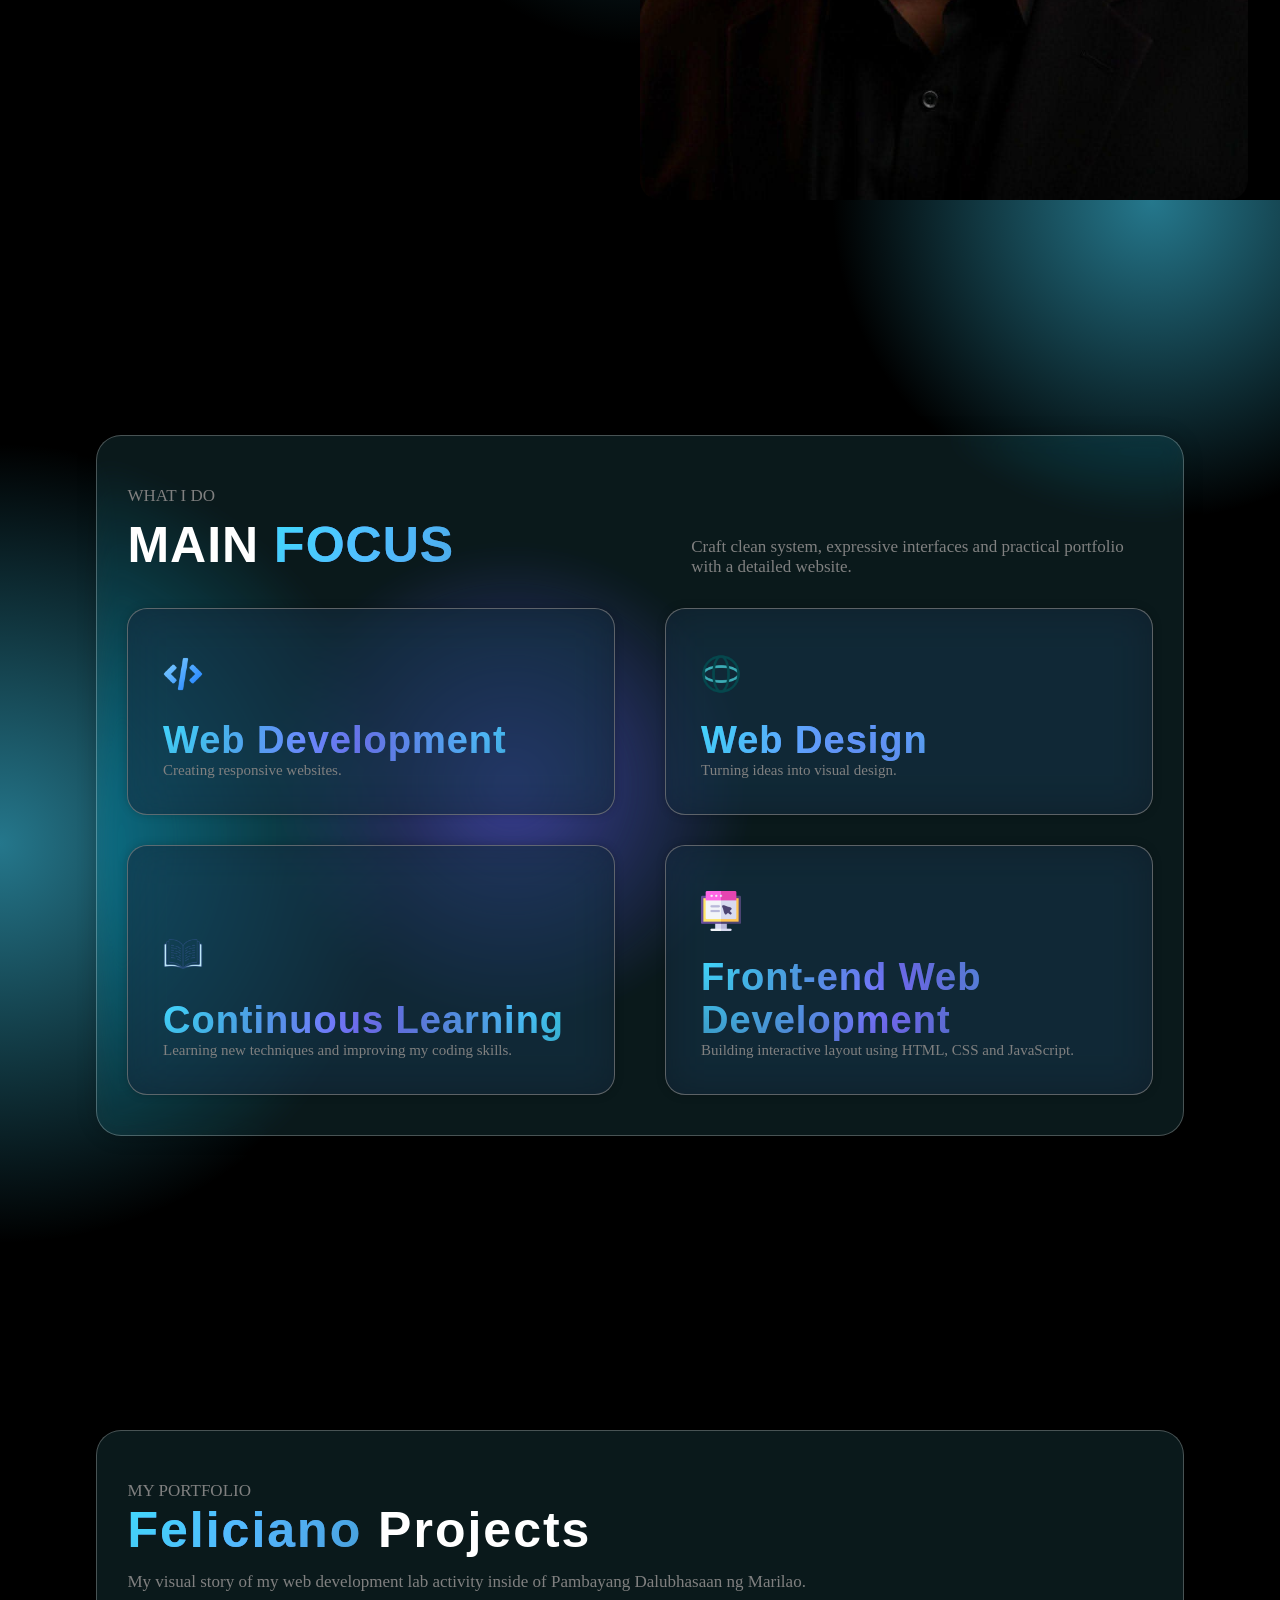
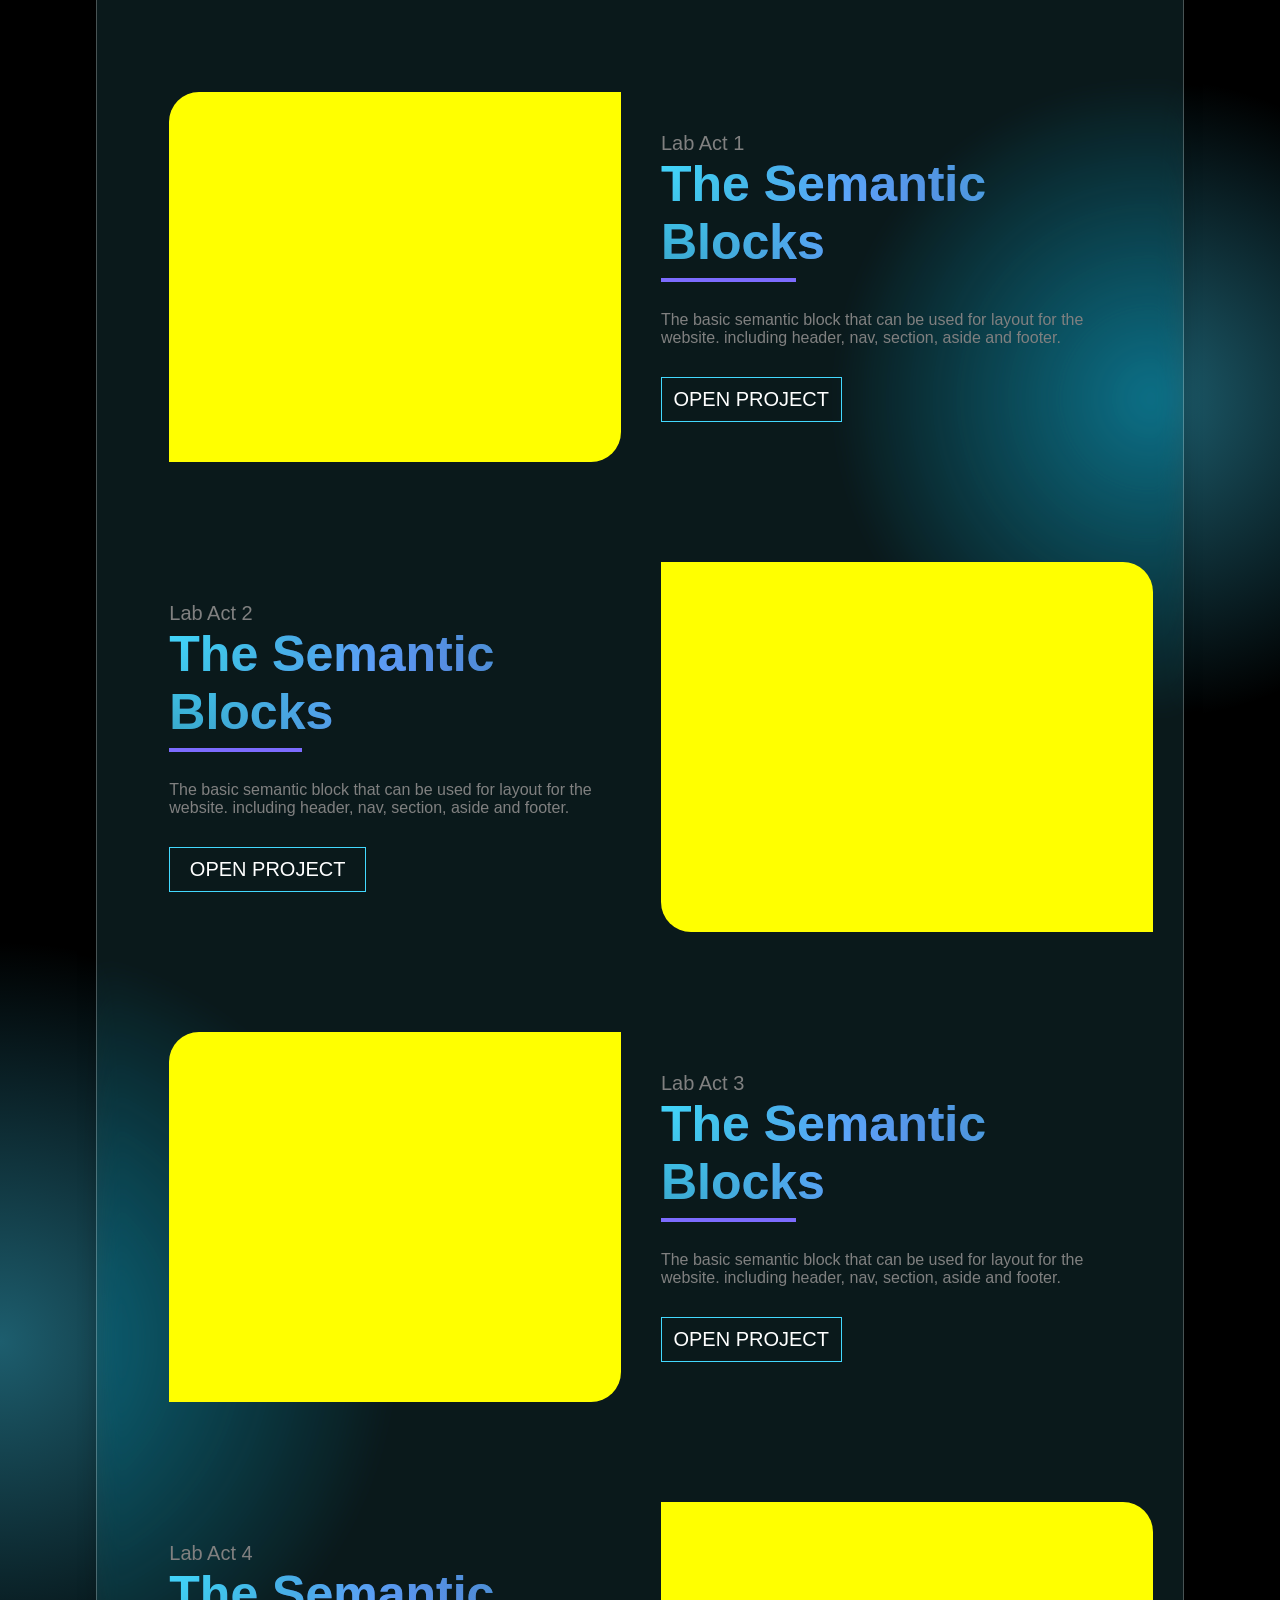
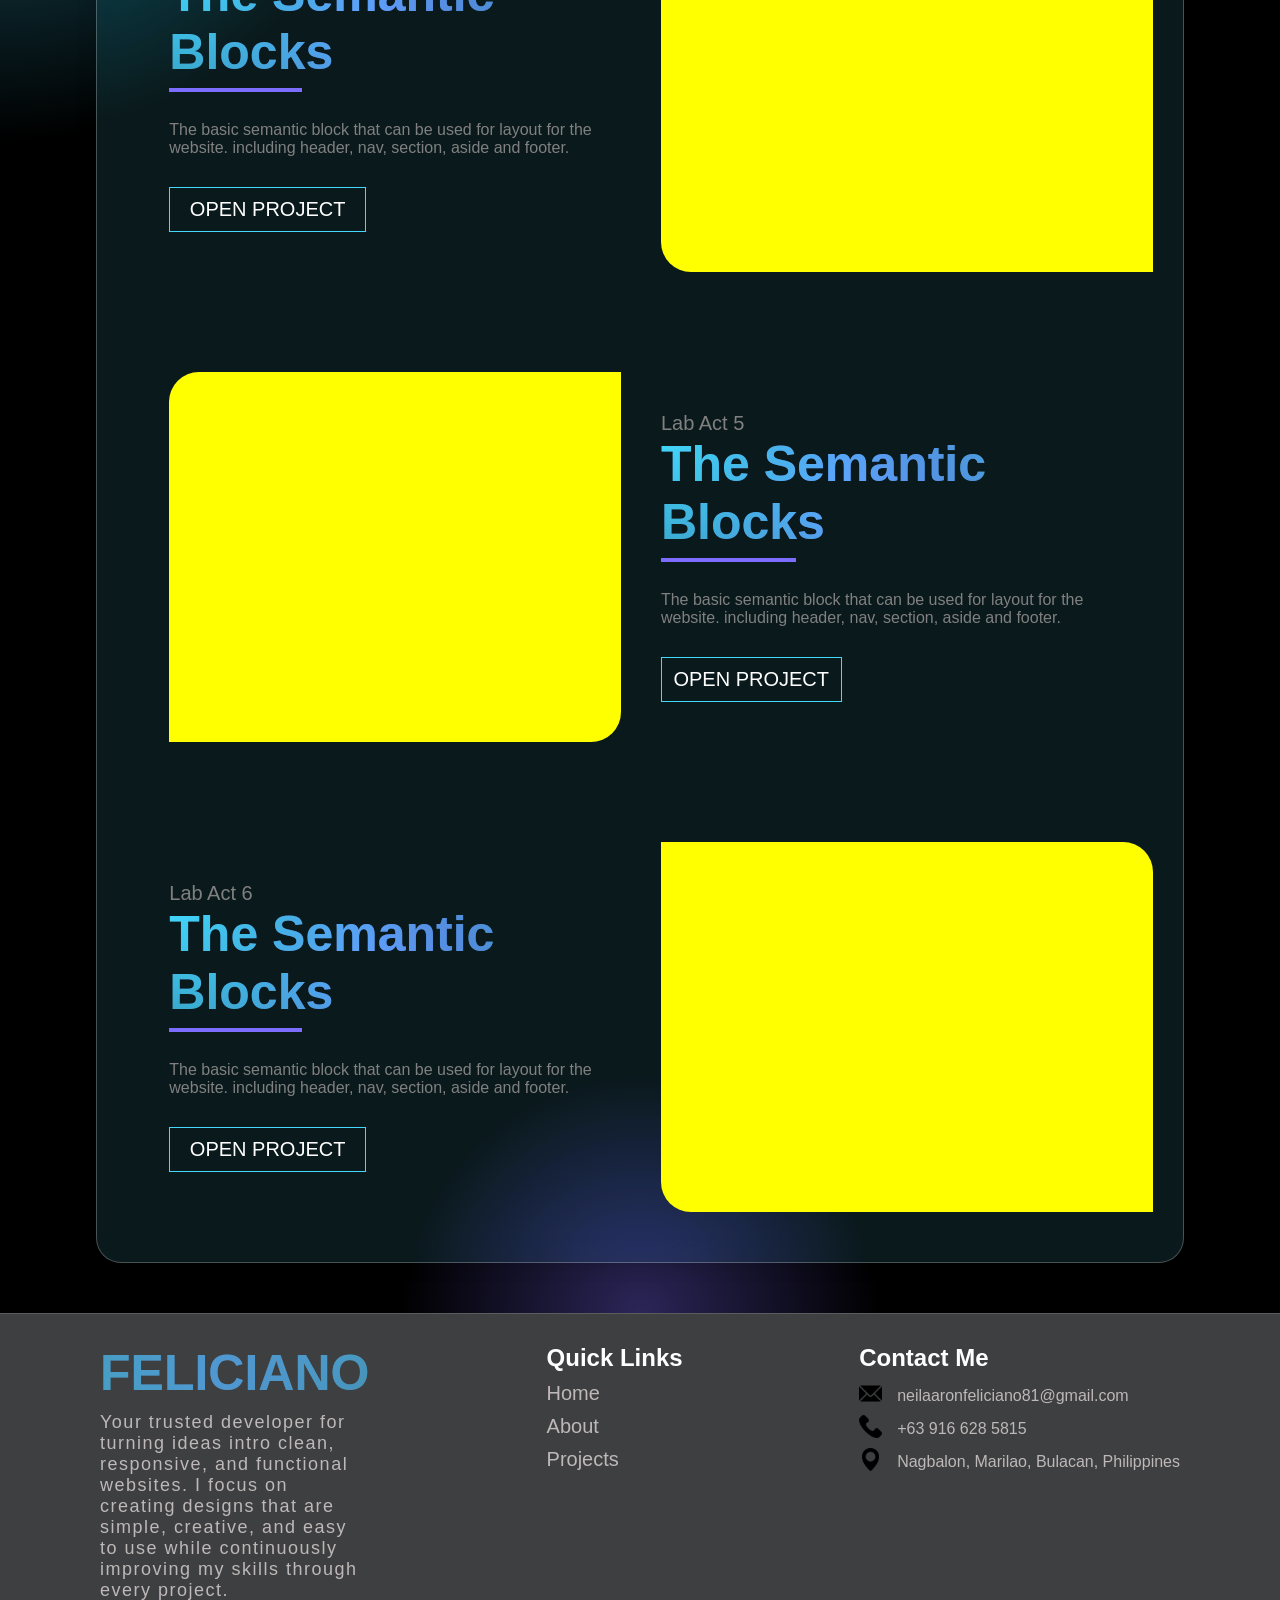
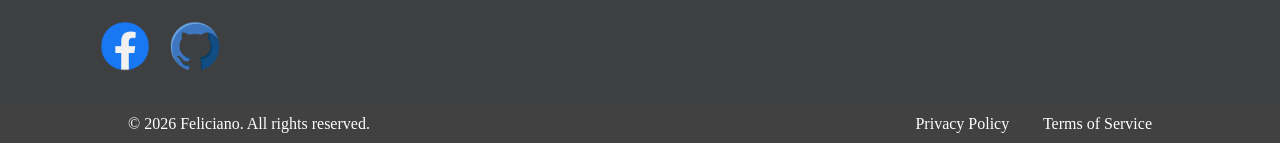
==== commit 5454ecf9: "Refactor code structure for improved readability and maintainability" ====
--- a/index.html
+++ b/index.html
@@ -47,7 +47,7 @@
                 <div class="image">
                     <a href="https://www.facebook.com/share/1DxcHCXKs8/"><img src="facebook (2).png" alt="FB" class="Fb"></a>
 
-                    <a href="https://github.com/Xhinger"><img src="github.png" alt="github" class="git"></a>
+                    <a href="https://github.com/Xhinger"><img src="social (1).png" alt="github" class="git"></a>
                 </div>
                 </div>
                 
@@ -234,7 +234,7 @@
             <div class="image">
                     <a href="https://www.facebook.com/share/1DxcHCXKs8/"><img src="facebook (2).png" alt="FB" class="Fb"></a>
 
-                    <a href="https://github.com/Xhinger"><img src="github.png" alt="github" class="git"></a>
+                    <a href="https://github.com/Xhinger"><img src="social (1).png" alt="github" class="git"></a>
                 </div>
         </div>
 
--- a/home.css
+++ b/home.css
@@ -196,7 +196,14 @@
   font-family: Arial Rounded mt;
   font-weight: bolder;
 
-  color: #2580b8dd;
+  background:
+    radial-gradient(circle 400px at 0% 0%, #43d9ff, transparent 100%),
+    radial-gradient(circle 300px at 40% 50%, #7c6cff, transparent 80%),
+    radial-gradient(circle 400px at 90% 0%, #3099b3, transparent 80%);
+
+  -webkit-background-clip: text;
+  -webkit-text-fill-color: transparent;
+
   background-color: rgba(87, 85, 85, 0.183);
   backdrop-filter: blur(20px) saturate(150%);
   -webkit-backdrop-filter: blur(20px) saturate(150%);
@@ -302,7 +309,7 @@
 .btn:hover {
   background-color: #7c6cff;
   color: black;
-  box-shadow: 0 0 40px #43d9ff;
+  box-shadow: 0 0 40px #7c6cff;
 }
 
 .aside {
@@ -919,7 +926,7 @@
 }
 
 .contactus {
-  background-color: #f4f6fb;
+  background-color: #f4f6fb41;
   border-top: 1px solid rgba(128, 128, 128, 0.447);
 
   padding: 30px;
@@ -951,10 +958,13 @@
 
 .about-fel p {
   font-family: Impact, Haettenschweiler, "Arial Narrow Bold", sans-serif;
-  color: rgb(134, 131, 131);
+  color: rgb(190, 184, 184);
+  font-size: 18px;
+  letter-spacing: 1.5px;
 }
 
 .quick-link h1 {
+  color: white;
   font-family: Impact, Haettenschweiler, "Arial Narrow Bold", sans-serif;
 }
 
@@ -968,7 +978,7 @@
 
   transition: 0.3s ease;
 
-  color: gray;
+  color: rgb(190, 184, 184);
   font-family: Impact, Haettenschweiler, "Arial Narrow Bold", sans-serif;
 }
 
@@ -982,12 +992,12 @@
 
 .contact-me h1 {
   margin-bottom: 10px;
-  color: black;
+  color: white;
   font-family: Impact, Haettenschweiler, "Arial Narrow Bold", sans-serif;
 }
 
 .contact-me p {
-  color: gray;
+  color: rgb(190, 184, 184);
   font-family: Impact, Haettenschweiler, "Arial Narrow Bold", sans-serif;
 }
 
@@ -1031,20 +1041,24 @@
 
   padding: 10px 10%;
 
-  background-color: #f4f6fb;
+  background-color: rgb(66, 65, 65);
+}
+
+footer p {
+  color: white;
 }
 
 .footer-p a {
   text-decoration: none;
 
   margin-left: 30px;
-  color: black;
+  color: white;
 
   transition: 0.3s ease;
 }
 
 .footer-p a:hover {
-  color: rgb(143, 140, 140);
+  color: white;
 }
 
 /* Responsive layouts */
@@ -1382,6 +1396,18 @@
 
     width: 30%;
   }
+
+  .content p {
+    max-width: 900px;
+    width: 90%;
+    text-align: start;
+
+    margin-bottom: 20px;
+  }
+
+  .contactus {
+    padding-top: 80px;
+  }
 }
 
 @media (max-width: 420px) {
@@ -1415,6 +1441,10 @@
   .btn {
     width: 100%;
     font-size: 13px;
+  }
+
+  .contactus {
+    padding-top: 70px;
   }
 }
 
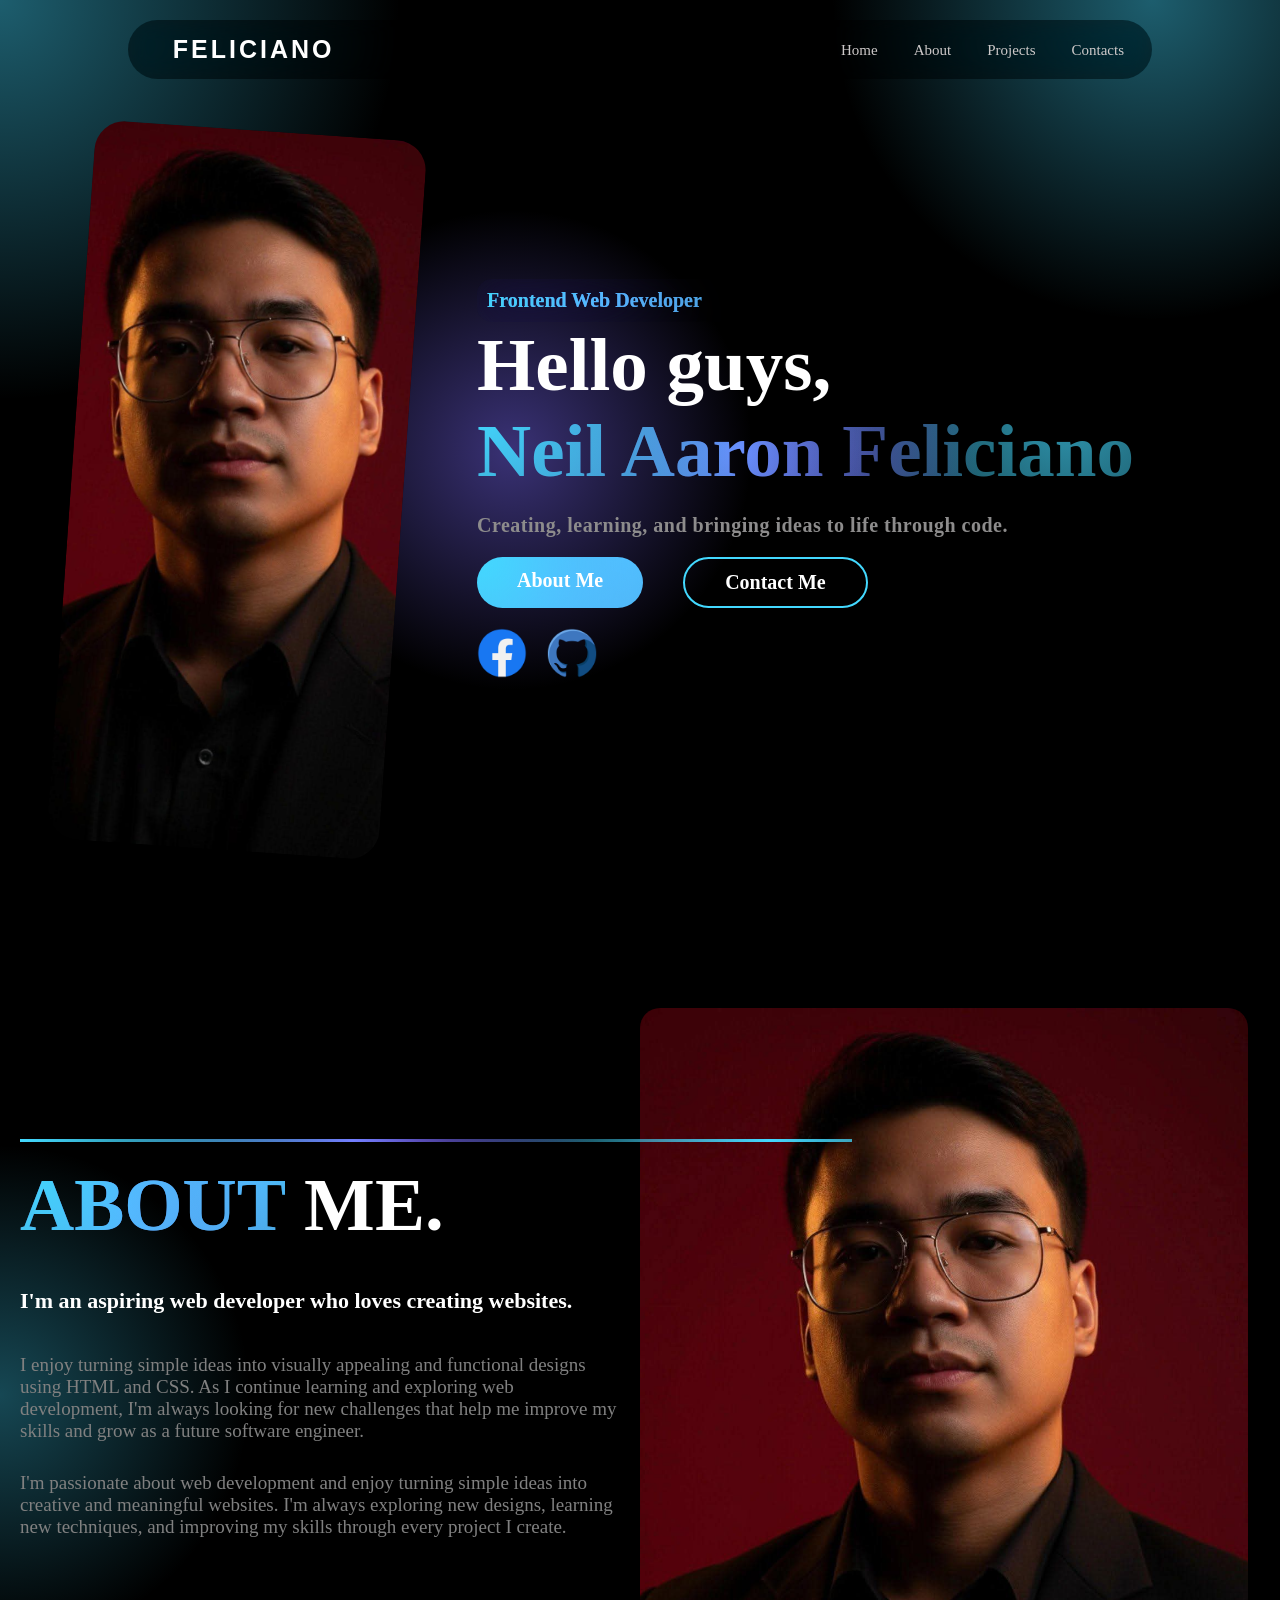
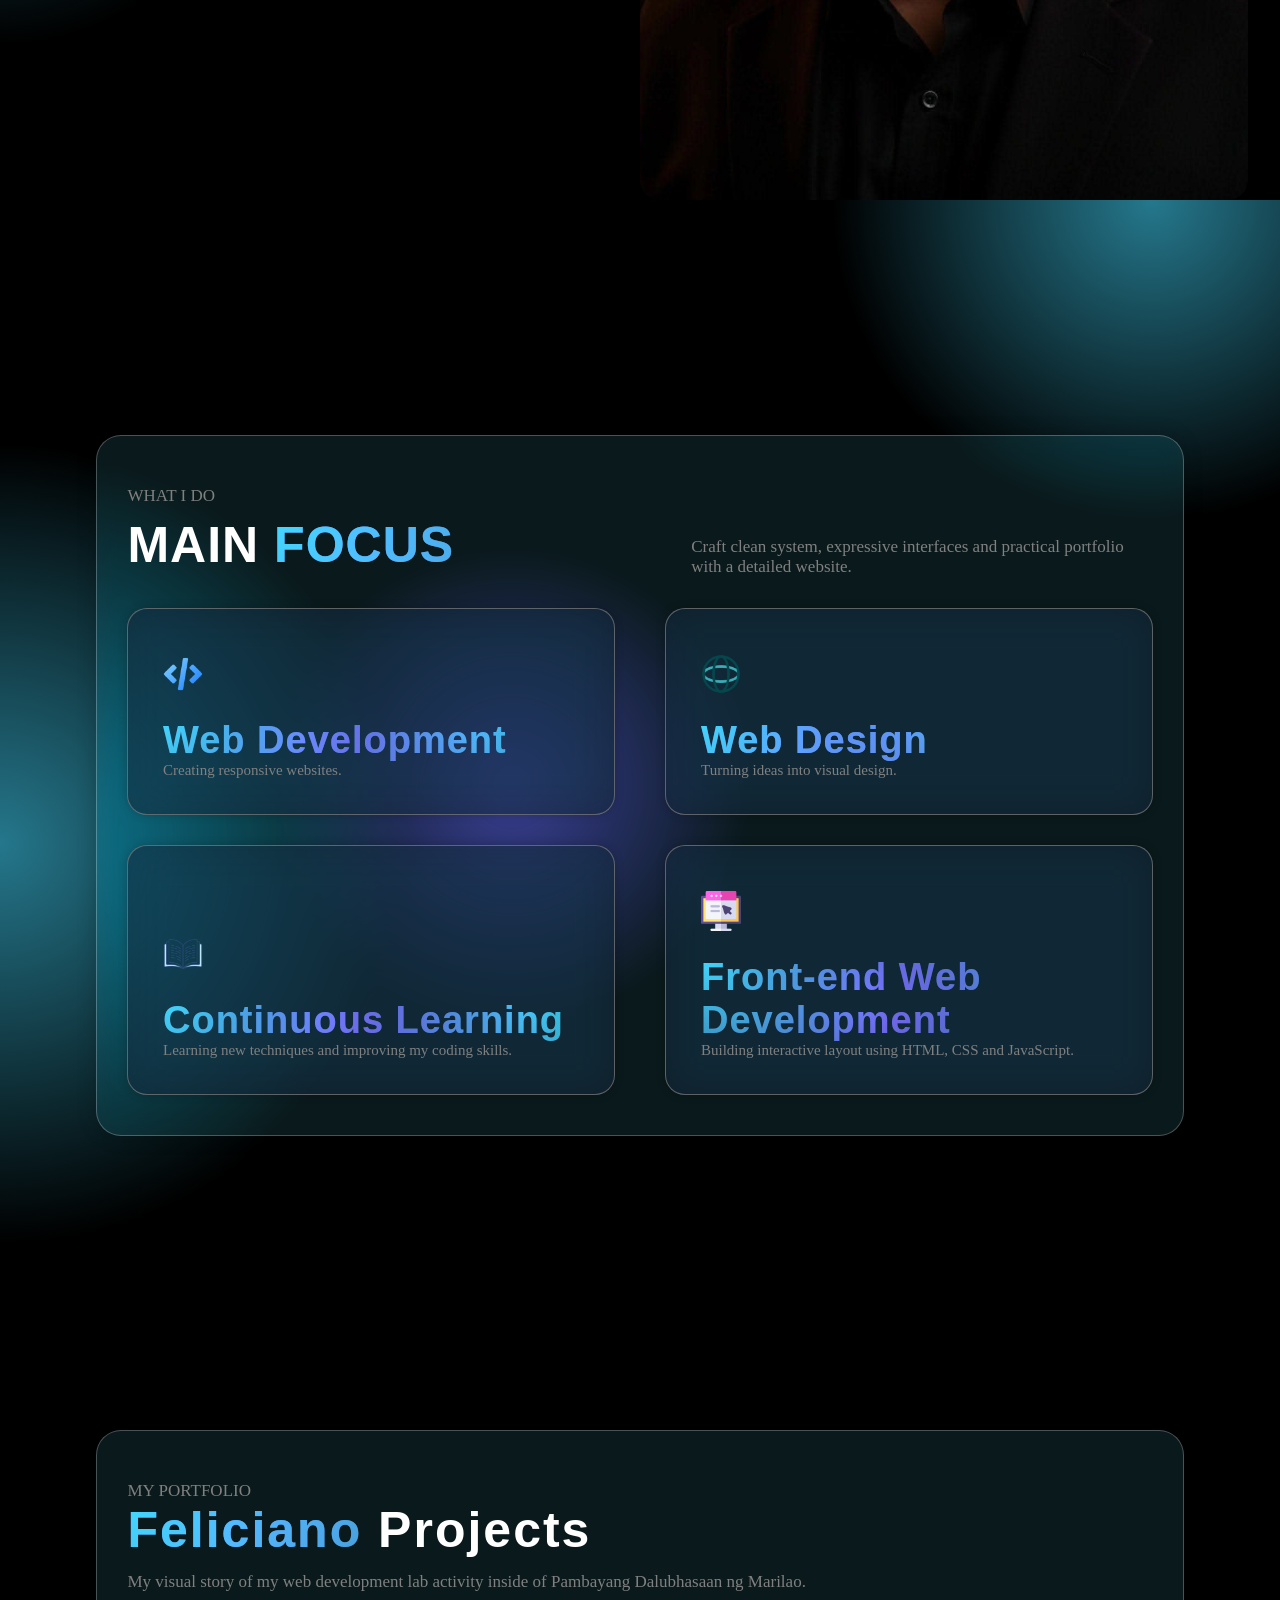
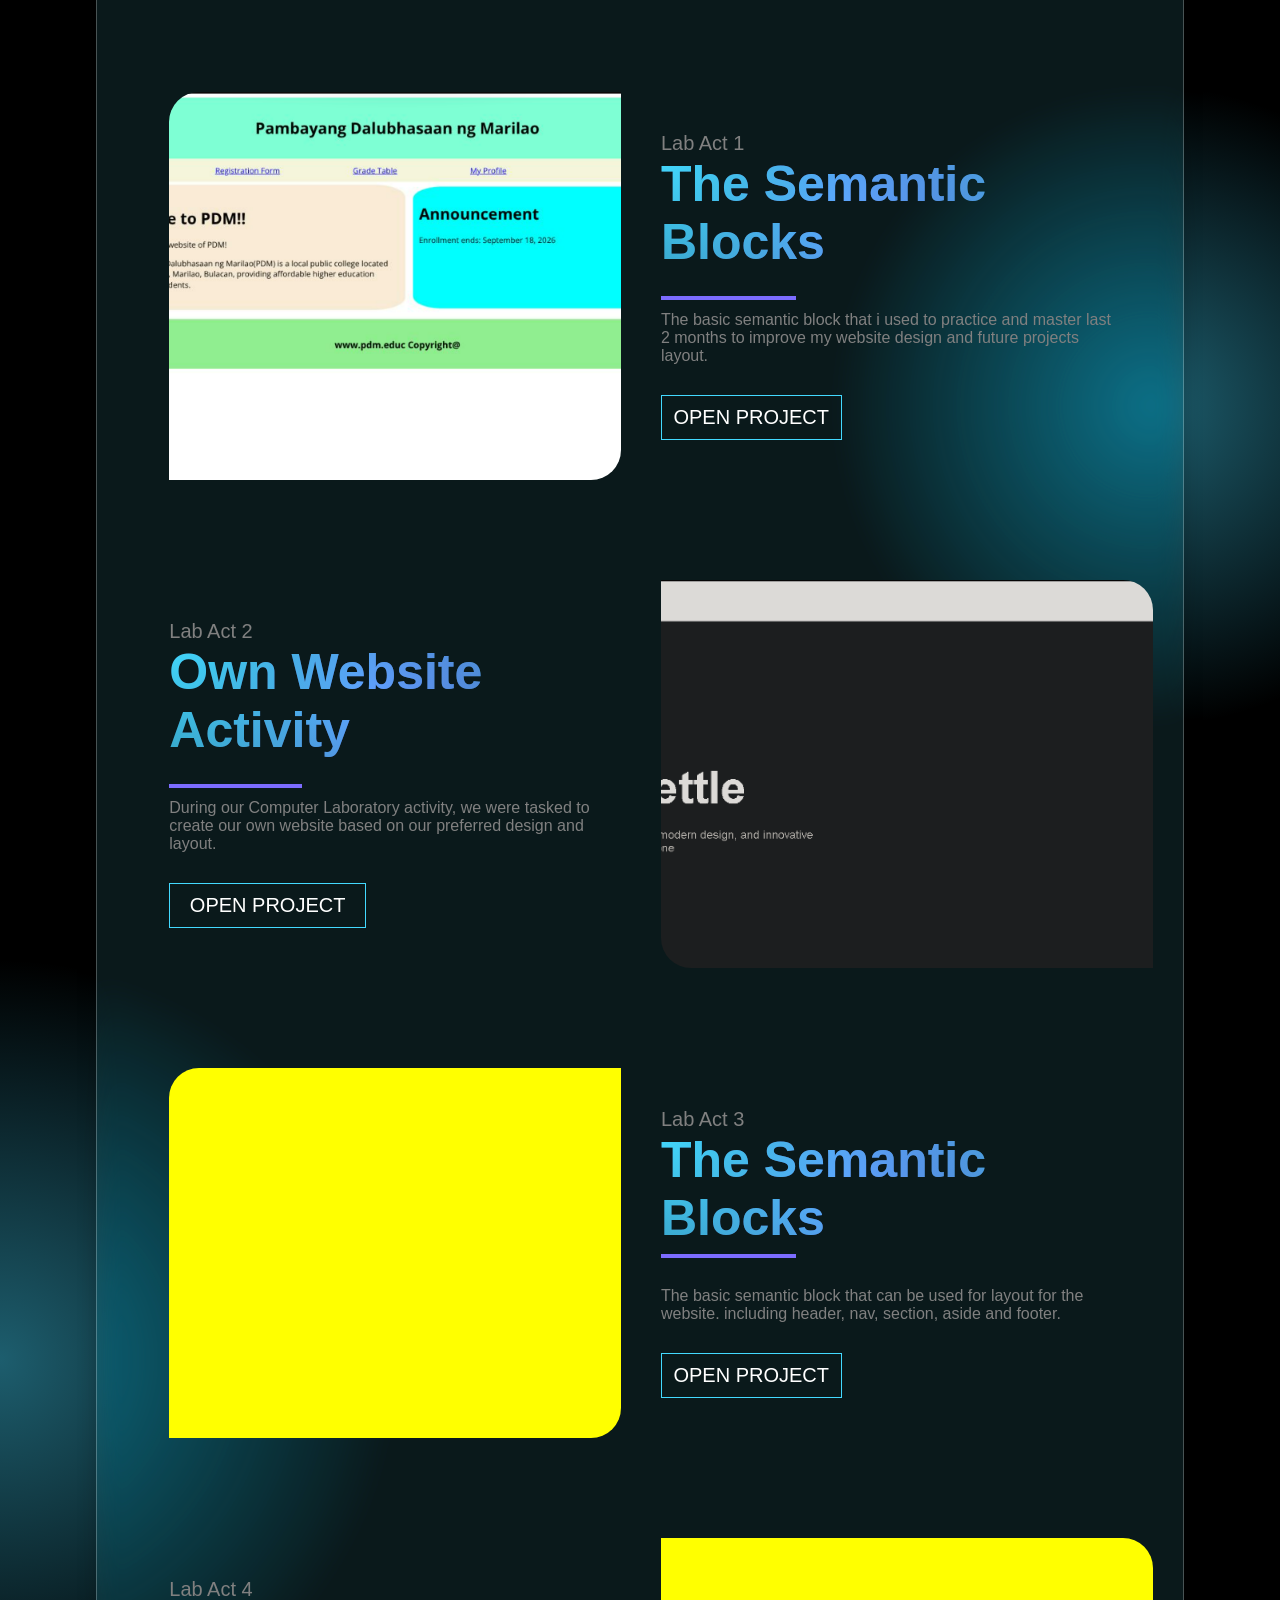
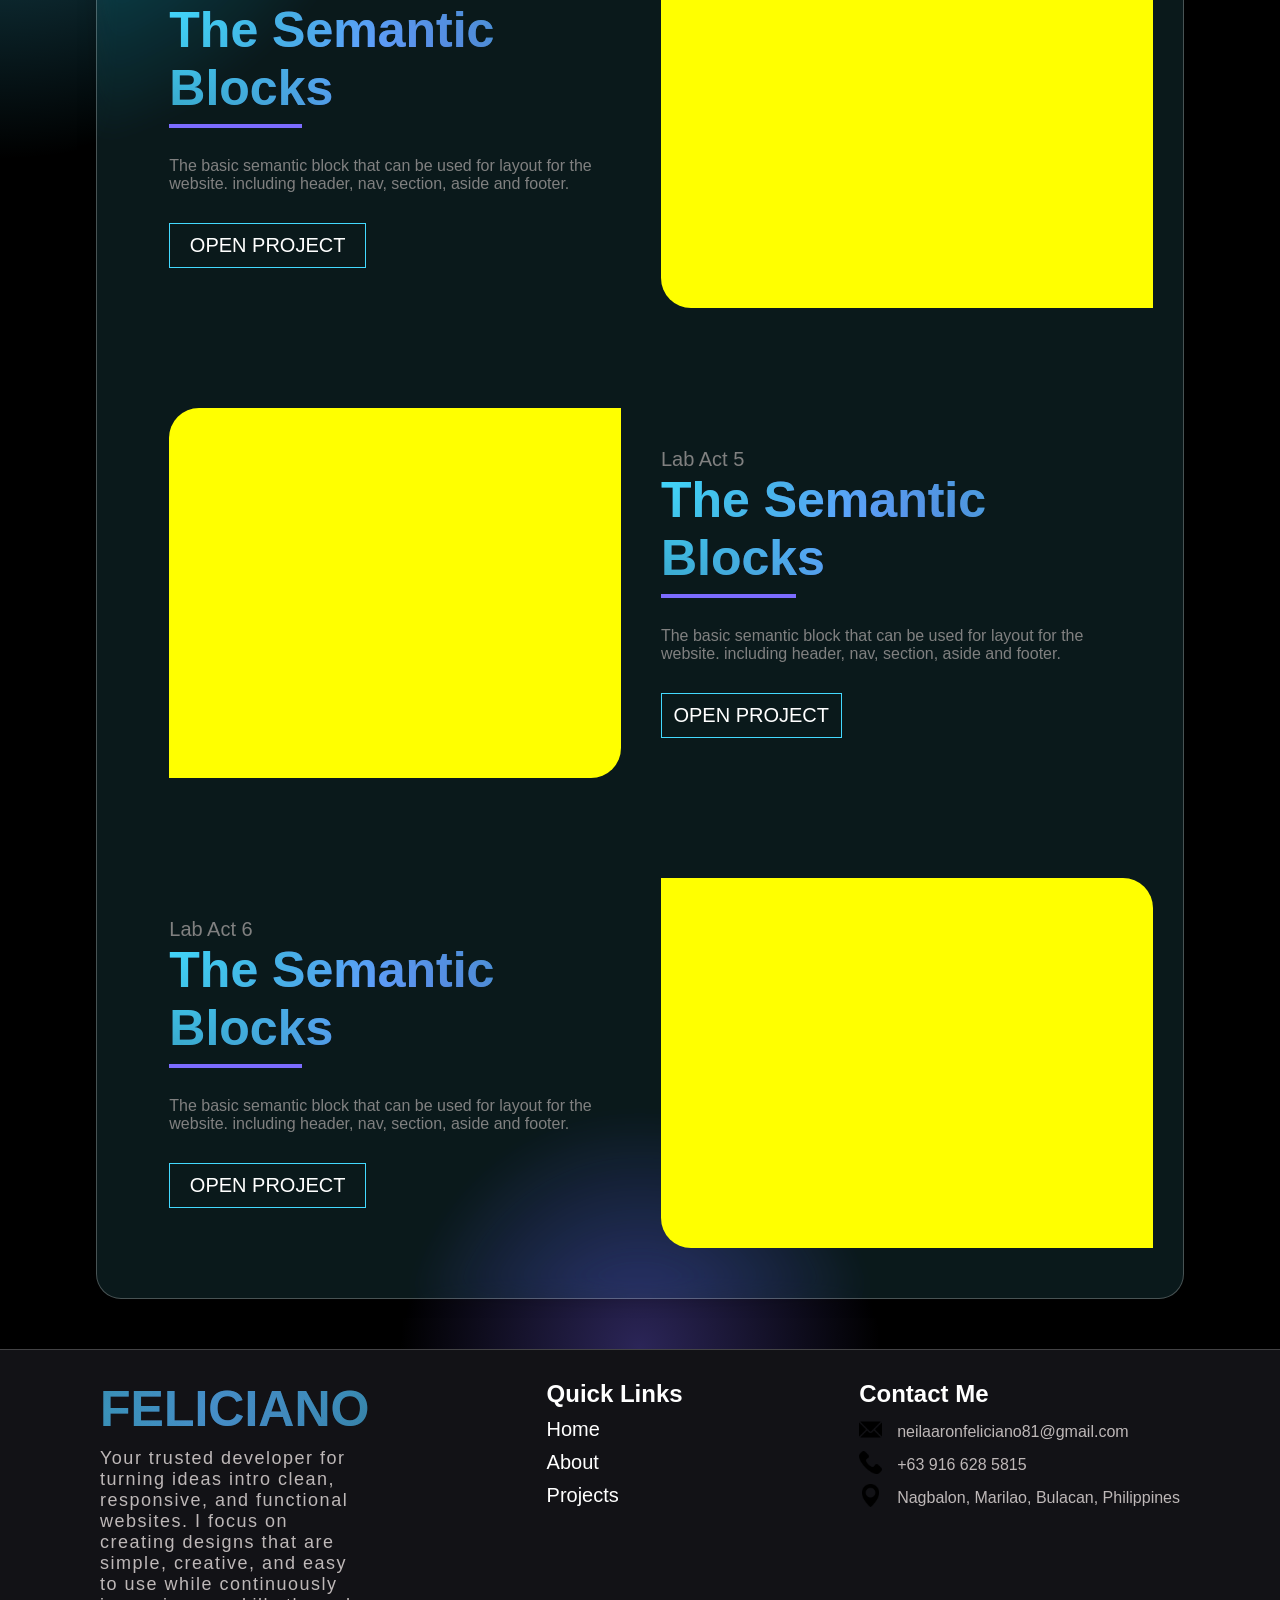
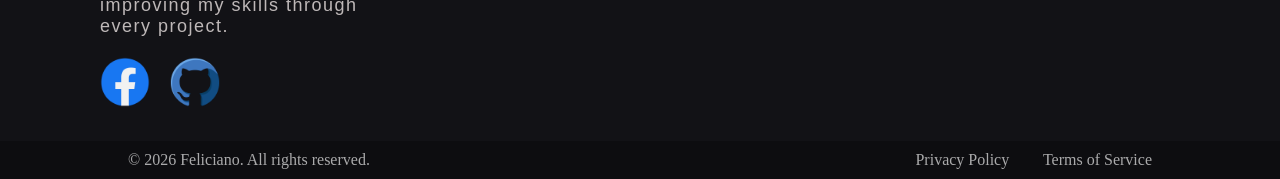
==== commit 97392746: "Add Act5.png image file to the project" ====
--- a/index.html
+++ b/index.html
@@ -142,28 +142,29 @@
                 </div>
 
                 <div class="project-a">
-                    <div class="project-pic">
+                    <div class="project-pic-1">
+                        
                         
                     </div>
 
                     <div class="project-det">
                         <p class="project-num">Lab Act 1</p>
                         <h1>The Semantic Blocks</h1>
-                        <p class="project-p">The basic semantic block that can be used for layout for the website. including header, nav, section, aside and footer.</p>
-
-                        <a href="">OPEN PROJECT</a>
+                        <p class="project-p">The basic semantic block that i used to practice and master last 2 months to improve my website design and future projects layout.</p>
+
+                        <a href="https://feliciano-act4.vercel.app/">OPEN PROJECT</a>
                     </div>
                 </div>
 
                 <div class="project-b">
                     <div class="project-det-b">
                         <p class="project-num-b">Lab Act 2</p>
-                        <h1>The Semantic Blocks</h1>
-                        <p class="project-p-b">The basic semantic block that can be used for layout for the website. including header, nav, section, aside and footer.</p>
-                        <a href="">OPEN PROJECT</a>
-                        </div>
-
-                        <div class="project-pic-b">
+                        <h1>Own Website Activity</h1>
+                        <p class="project-p-b">During our Computer Laboratory activity, we were tasked to create our own website based on our preferred design and layout.</p>
+                        <a href="https://feliciano-act5.vercel.app/">OPEN PROJECT</a>
+                        </div>
+
+                        <div class="project-pic-b-2">
                         
                         </div>
                 </div>
--- a/home.css
+++ b/home.css
@@ -30,8 +30,9 @@
   -webkit-backdrop-filter: blur(10px) saturate(150%);
 
   width: 80%;
-  padding: 20px;
+  padding: 15px;
   margin: 10px 10%;
+  margin-top: 20px;
   border-radius: 40px;
 
   animation: fromtop 1.5s ease;
@@ -390,8 +391,8 @@
 .radiant-back {
   min-height: 100dvh;
   background: radial-gradient(
-    circle 250px at 50% 55%,
-    #43d9ff48,
+    circle 250px at 0% 55%,
+    #43d9ff54,
     transparent 100%
   );
 }
@@ -740,6 +741,24 @@
   flex: 1;
 }
 
+.project-pic-1 {
+  background-color: yellow;
+  border-radius: 30px 0 30px 0;
+  background-image: url("Act4.png");
+  background-position: center;
+  background-size: cover;
+  background-repeat: no-repeat;
+
+  transition: 0.3s ease;
+  flex: 1;
+}
+
+.project-pic-1:hover {
+  transform: scale(1.02);
+  border: 1px solid rgb(60, 0, 128);
+  box-shadow: 0 0 80px rgba(0, 81, 128, 0.626);
+}
+
 .project-pic:hover {
   transform: scale(1.02);
   border: 1px solid rgb(60, 0, 128);
@@ -755,6 +774,28 @@
 
   flex: 1;
 }
+
+.project-pic-b-2 {
+  background-color: yellow;
+  background-color: yellow;
+  border-radius: 0 30px 0 30px;
+
+  background-image: url("Act5.png");
+  background-position: center;
+  background-size: cover;
+  background-repeat: no-repeat;
+
+  transition: 0.3s ease;
+
+  flex: 1;
+}
+
+.project-pic-b-2:hover {
+  transform: scale(1.02);
+  border: 1px solid rgb(60, 0, 128);
+  box-shadow: 0 0 80px rgba(119, 0, 128, 0.591);
+}
+
 .project-pic-b:hover {
   transform: scale(1.02);
   border: 1px solid rgb(60, 0, 128);
@@ -926,7 +967,7 @@
 }
 
 .contactus {
-  background-color: #f4f6fb41;
+  background: rgba(20, 20, 24, 0.92);
   border-top: 1px solid rgba(128, 128, 128, 0.447);
 
   padding: 30px;
@@ -978,12 +1019,12 @@
 
   transition: 0.3s ease;
 
-  color: rgb(190, 184, 184);
+  color: #ffffff;
   font-family: Impact, Haettenschweiler, "Arial Narrow Bold", sans-serif;
 }
 
 .quick-nav a:hover {
-  color: black;
+  color: grey;
 }
 
 .about-fel p {
@@ -1041,18 +1082,18 @@
 
   padding: 10px 10%;
 
-  background-color: rgb(66, 65, 65);
+  background: #0d0d10;
 }
 
 footer p {
-  color: white;
+  color: rgba(255, 255, 255, 0.65);
 }
 
 .footer-p a {
   text-decoration: none;
 
   margin-left: 30px;
-  color: white;
+  color: rgba(255, 255, 255, 0.65);
 
   transition: 0.3s ease;
 }
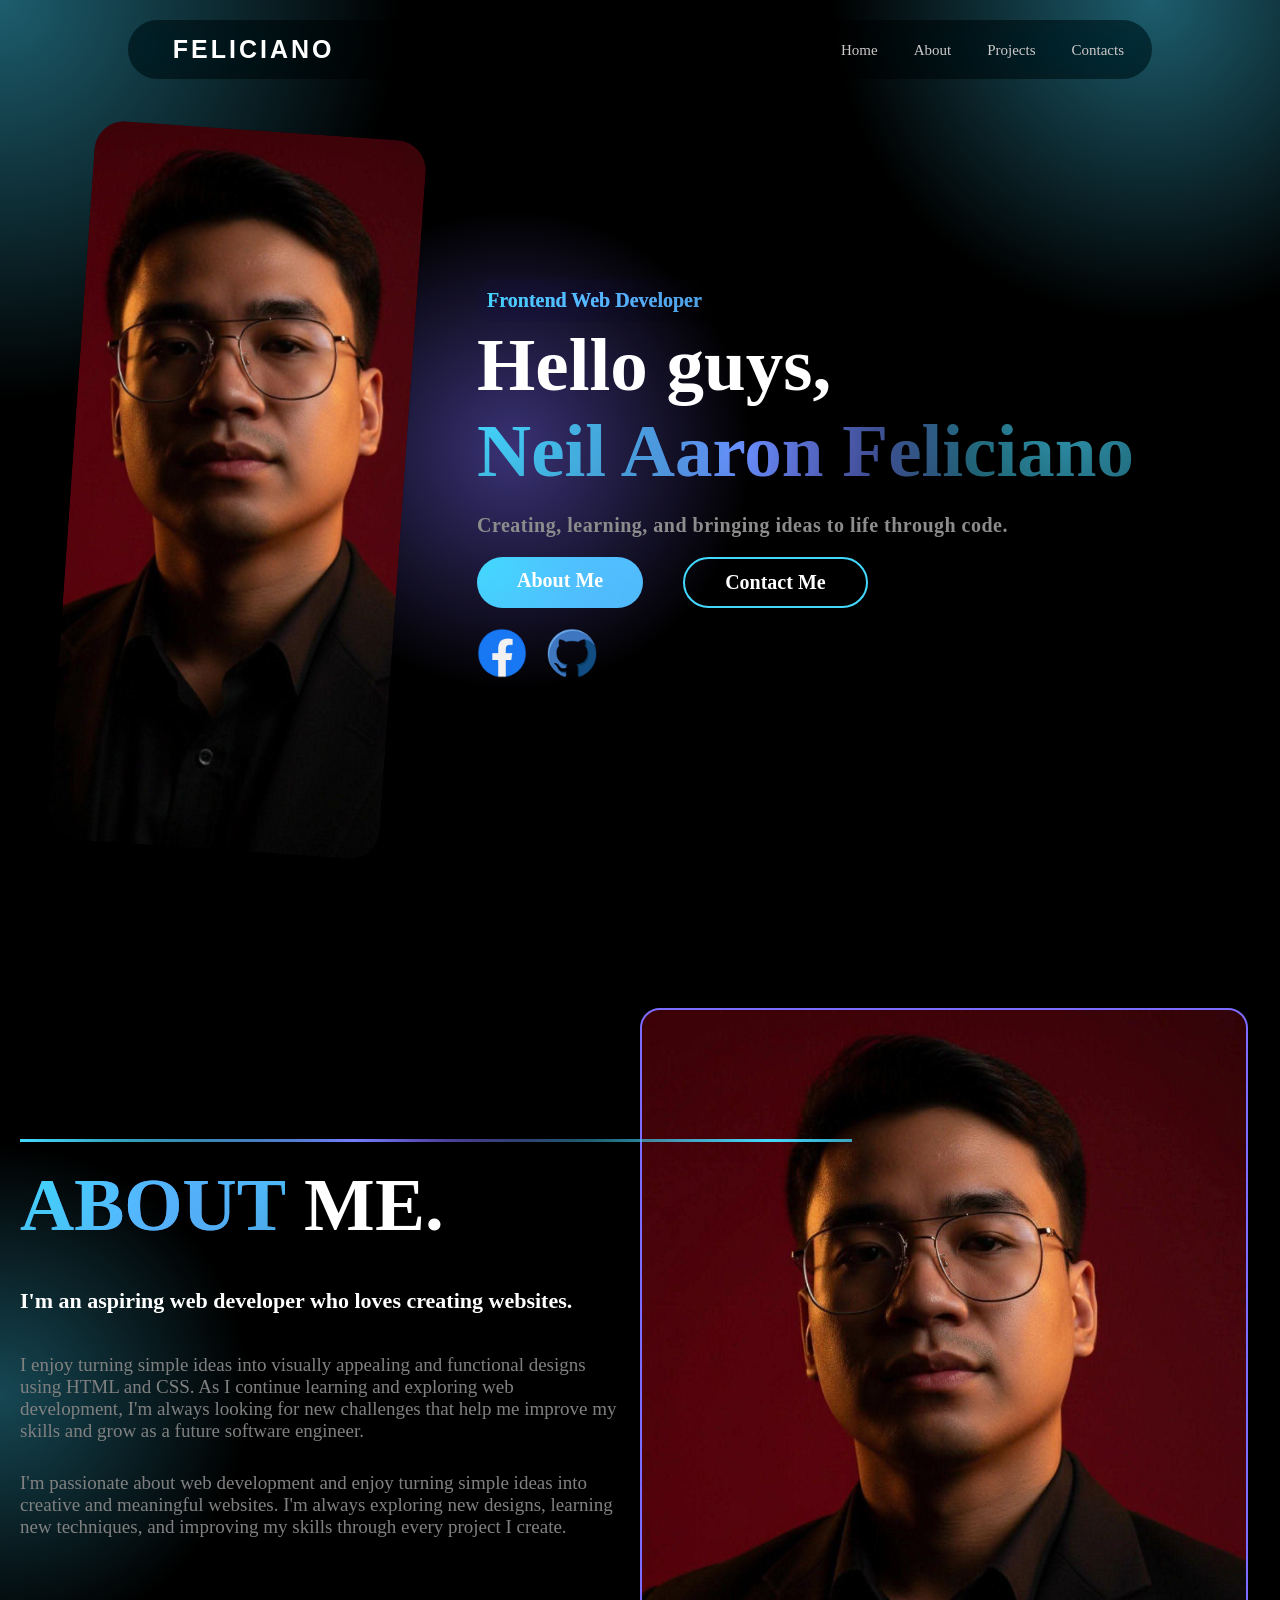
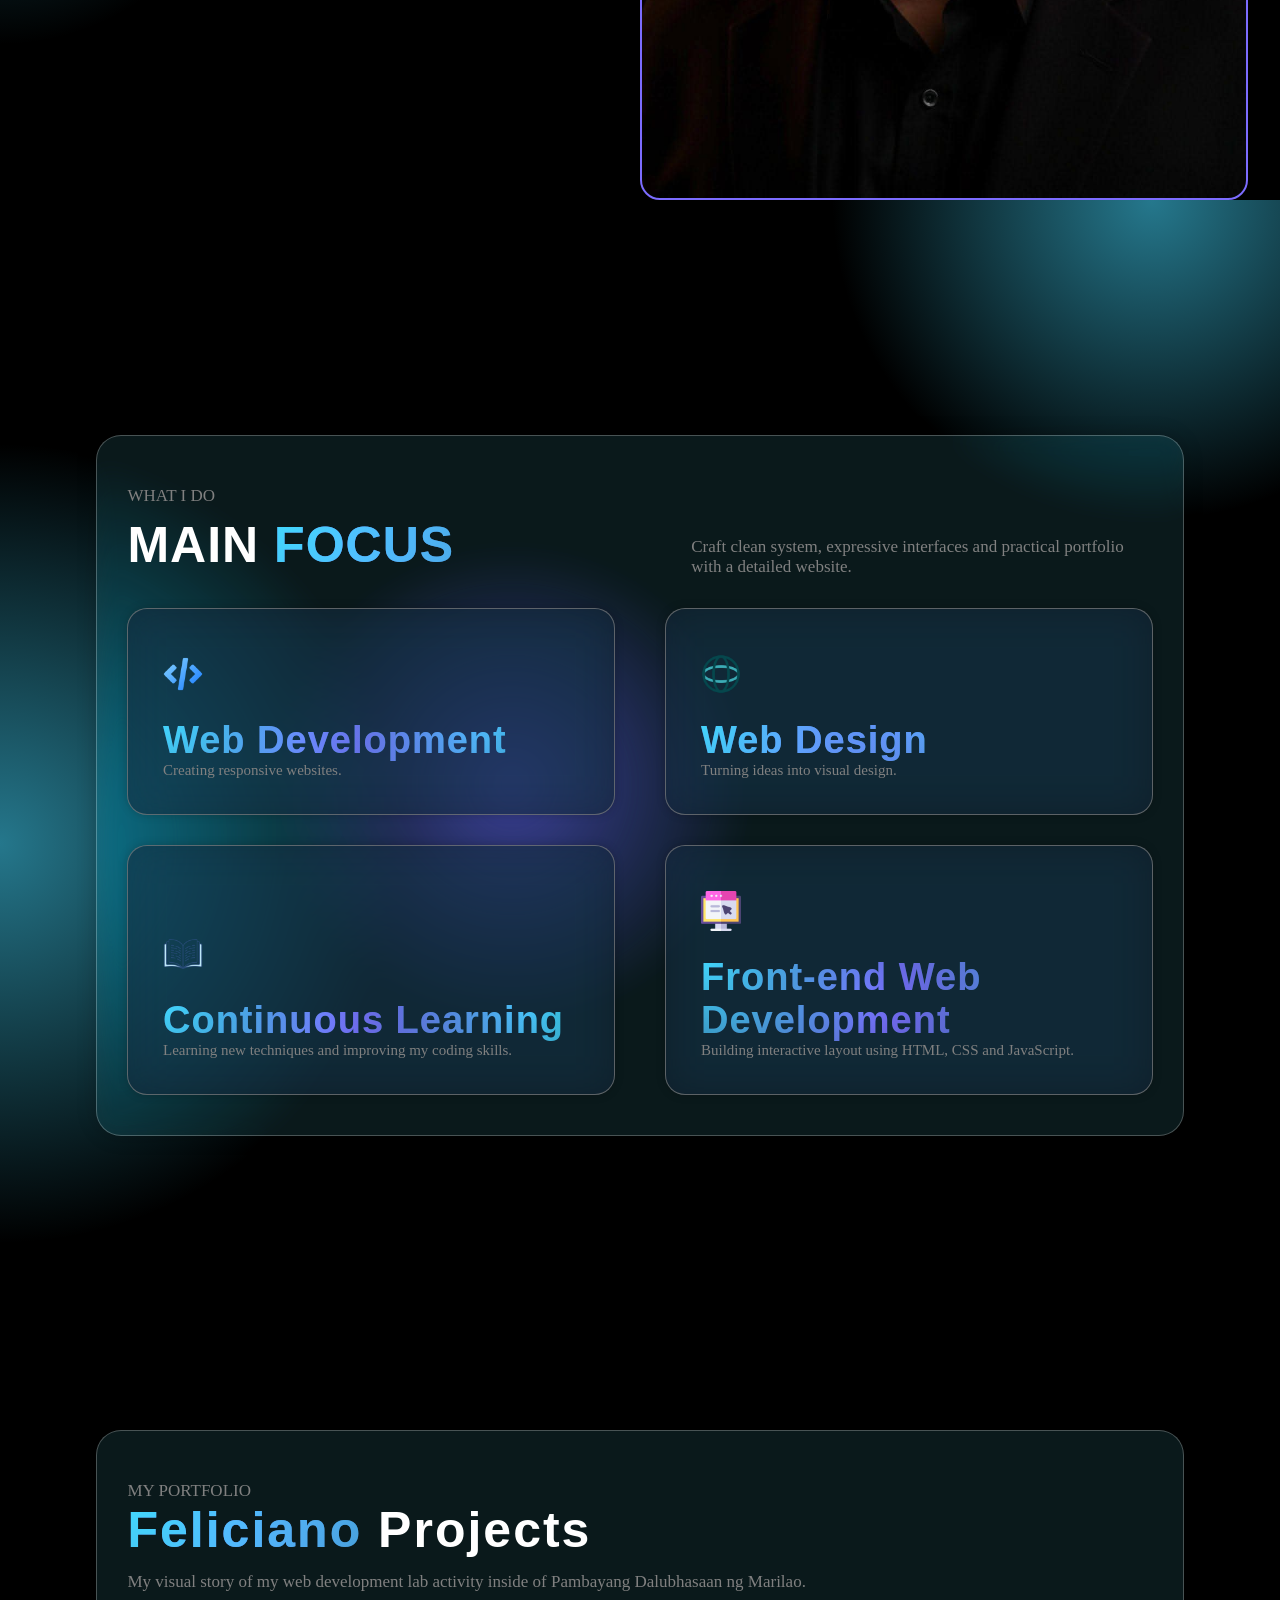
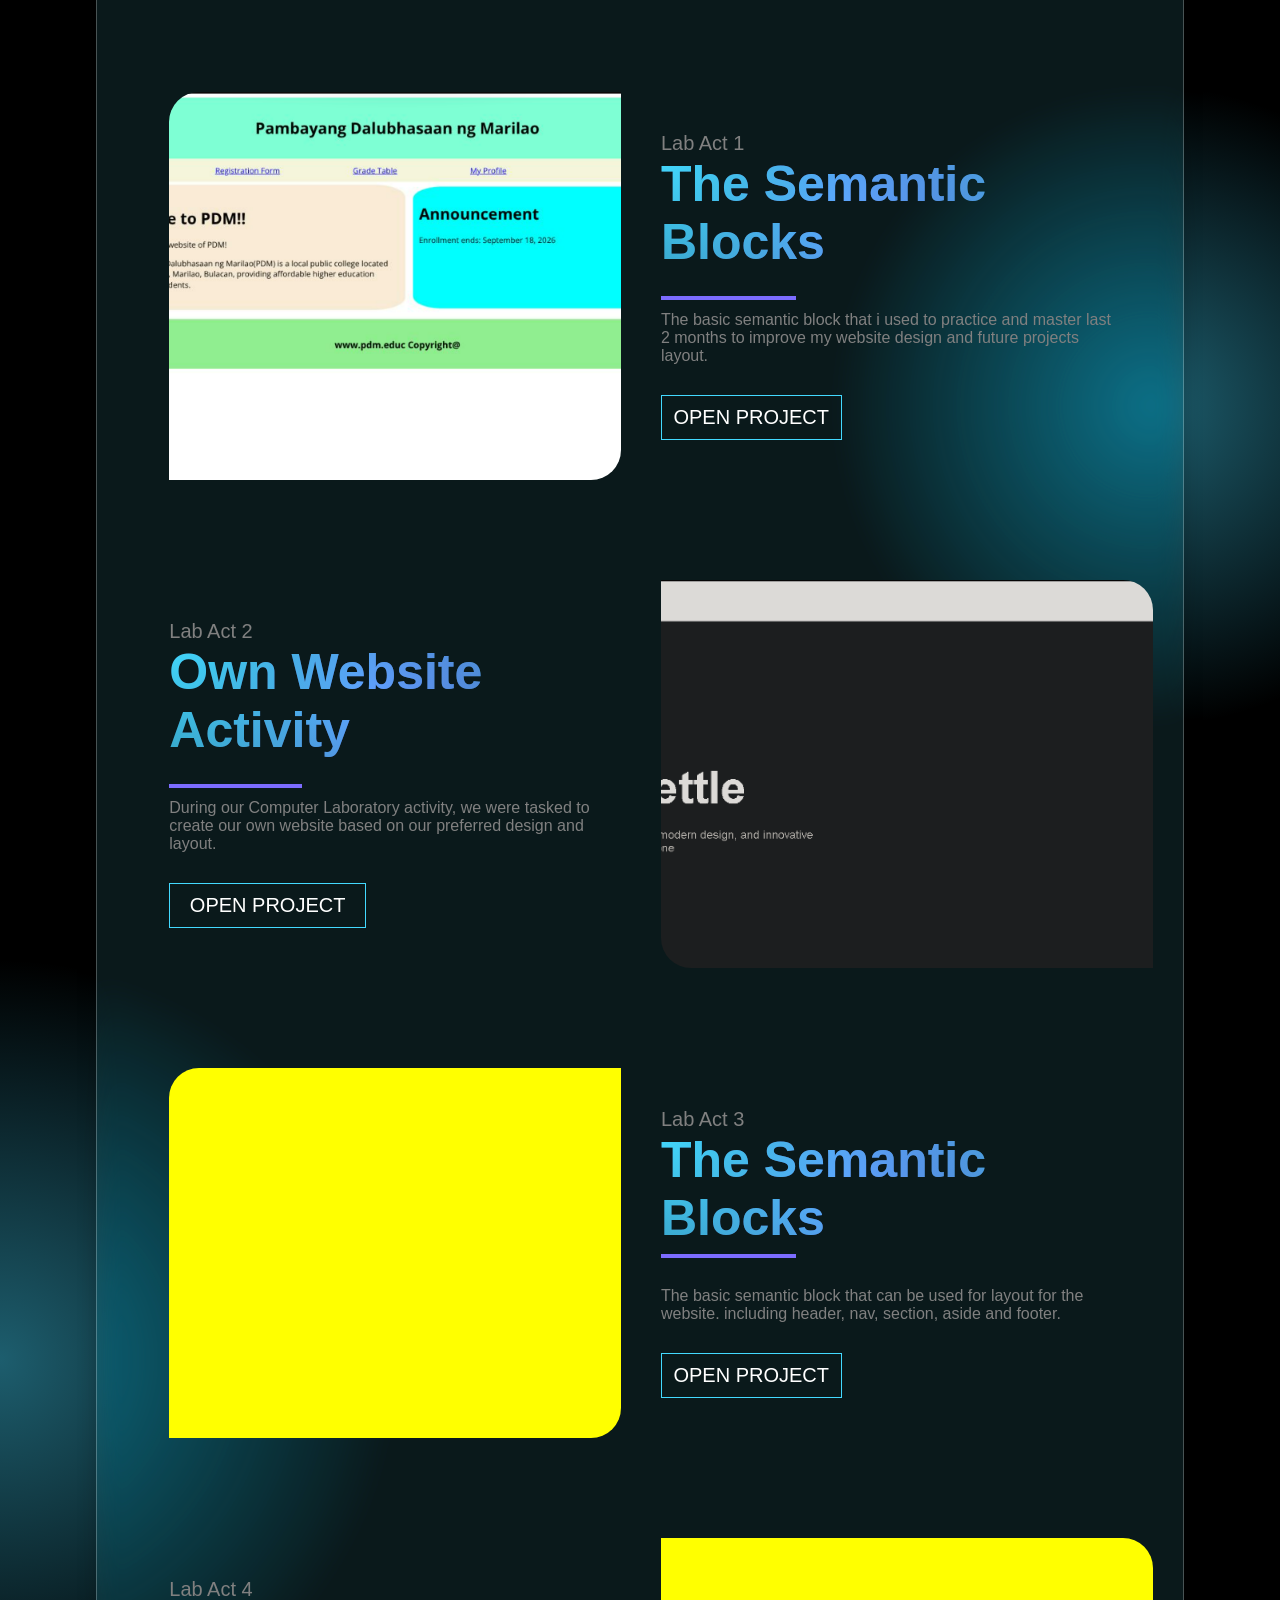
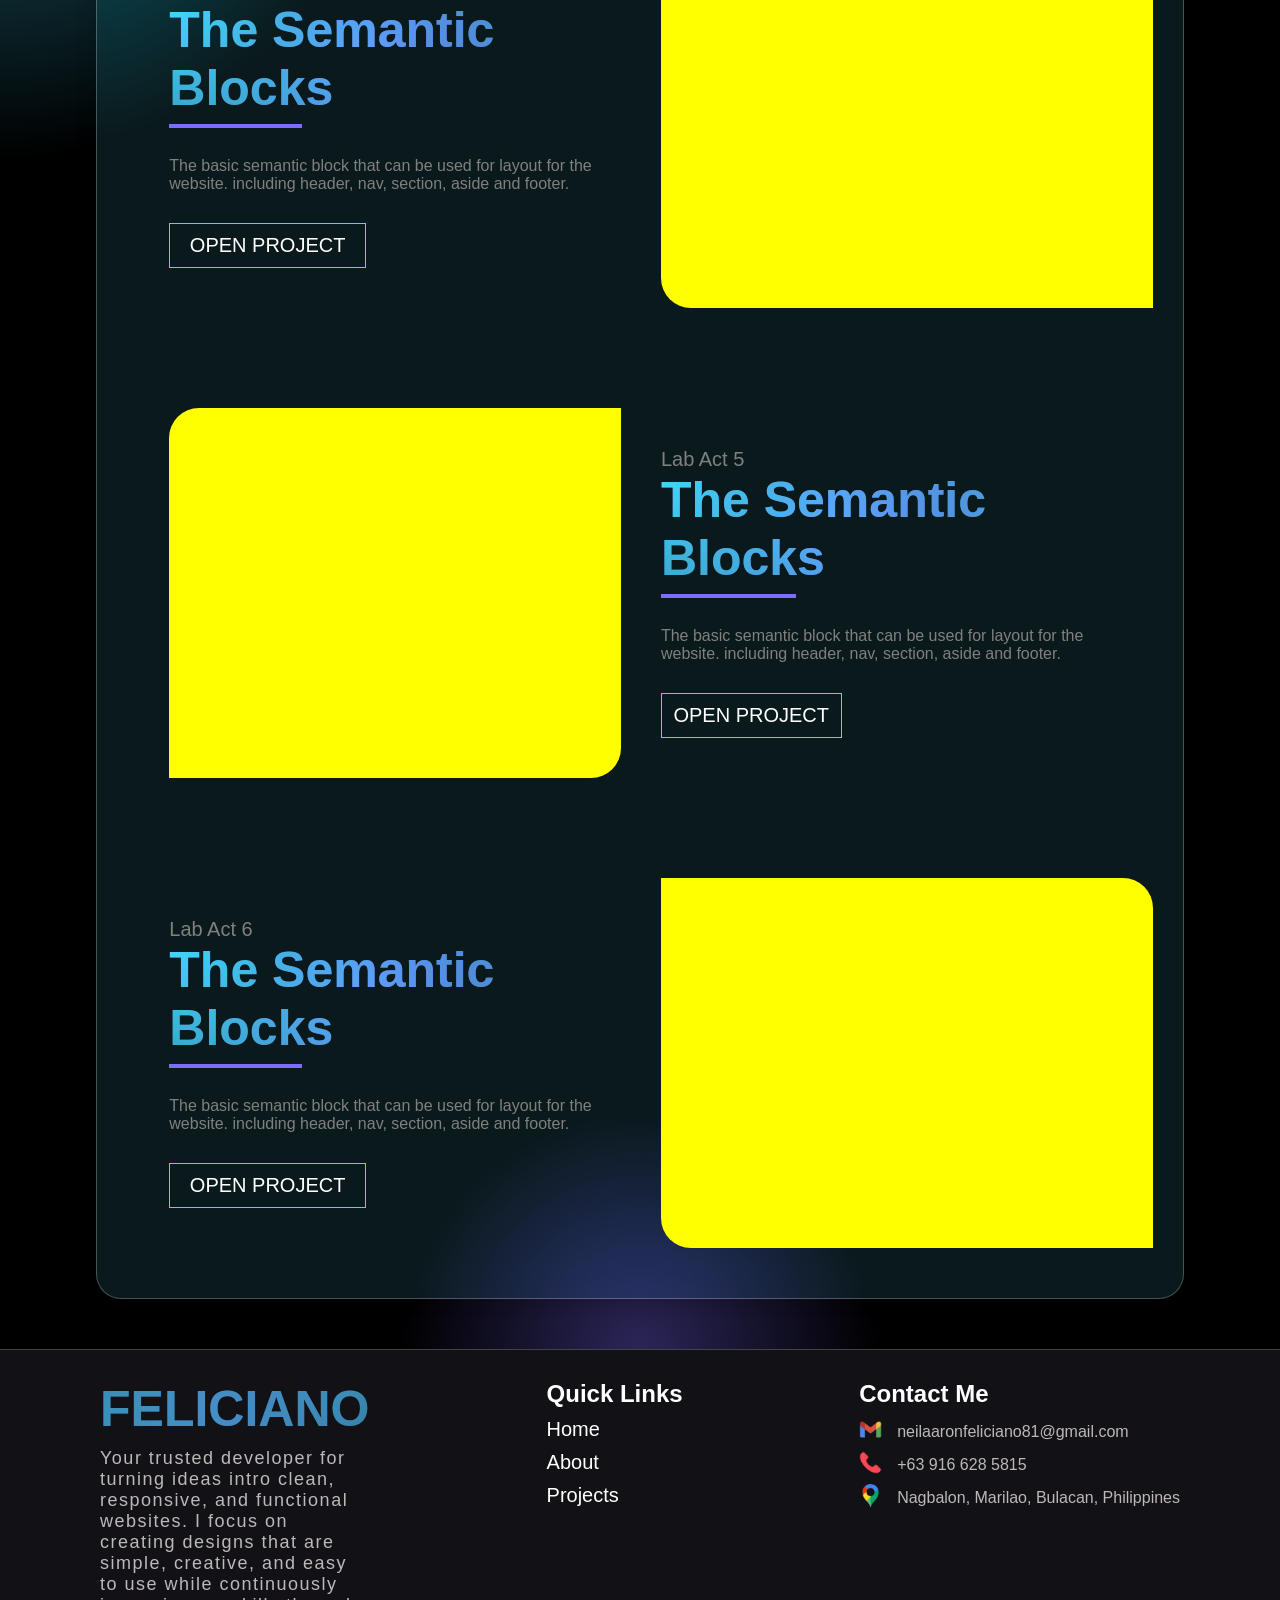
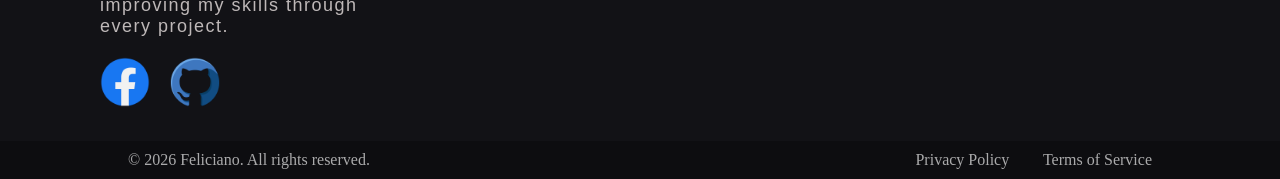
==== commit bd69ab4e: "Refactor code structure for improved readability and maintainability" ====
--- a/index.html
+++ b/index.html
@@ -252,17 +252,17 @@
             <h1>Contact Me</h1>
 
             <div class="email">
-                <img src="email.png" alt="email" class="contact-logo">
+                <img src="communication.png" alt="email" class="contact-logo">
                 <p>neilaaronfeliciano81@gmail.com</p>
             </div>
 
             <div class="phone-number">
-                <img src="phone-call (1).png" alt="phone" class="contact-logo">
+                <img src="call (1).png" alt="phone" class="contact-logo">
                 <p>+63 916 628 5815</p>
             </div>
 
             <div class="address">
-                <img src="location-pin.png" alt="phone" class="contact-logo">
+                <img src="google-maps.png" alt="phone" class="contact-logo">
                 <p>Nagbalon, Marilao, Bulacan, Philippines</p>
 
             </div>
--- a/home.css
+++ b/home.css
@@ -483,6 +483,8 @@
   background-size: cover;
   background-repeat: no-repeat;
 
+  border: 2px solid #7c6cff;
+
   transition: 0.3s ease;
   border-radius: 20px;
 }
@@ -1381,6 +1383,11 @@
     min-height: 180px;
   }
 
+  .project-pic-1,
+  .project-pic-b-2 {
+    min-height: 180px;
+  }
+
   .project-det,
   .project-det-b {
     padding: 25px 0;
@@ -1446,15 +1453,63 @@
     margin-bottom: 20px;
   }
 
+  .project-pic,
+  .project-pic-b {
+    min-height: 180px;
+  }
+
+  .project-pic-1,
+  .project-pic-b-2 {
+    min-height: 180px;
+  }
+
   .contactus {
     padding-top: 80px;
   }
 }
 
 @media (max-width: 420px) {
+  .info {
+    display: flex;
+    justify-content: center;
+    align-items: center;
+  }
+
+  .info h1,
+  .info p {
+    text-align: center;
+  }
+
+  .info-me {
+    text-align: center;
+  }
+
+  .info-me::after {
+    position: absolute;
+    content: "";
+    z-index: 1;
+
+    margin-bottom: 20px;
+
+    left: 0px;
+    height: 3px;
+    width: 100%;
+    bottom: 100%;
+
+    background:
+      radial-gradient(circle 400px at 0% 0%, #43d9ff, transparent 100%),
+      radial-gradient(circle 300px at 40% 50%, #7c6cff, transparent 80%),
+      radial-gradient(circle 400px at 90% 0%, #43d9ff, transparent 80%);
+  }
+
+  .btn {
+    align-items: flex-end;
+  }
+
   .contain-a {
+    display: flex;
     align-items: flex-start;
-    flex-direction: column;
+    flex-direction: row;
   }
 
   .btn1,
@@ -1480,12 +1535,48 @@
   }
 
   .btn {
-    width: 100%;
     font-size: 13px;
   }
 
   .contactus {
     padding-top: 70px;
+  }
+
+  .project-pic,
+  .project-pic-b {
+    min-height: 180px;
+  }
+
+  .project-pic-1,
+  .project-pic-b-2 {
+    min-height: 180px;
+  }
+
+  .p {
+    text-align: center;
+  }
+
+  .content p {
+    text-align: center;
+  }
+
+  .content {
+    display: flex;
+    justify-content: center;
+    align-items: center;
+  }
+
+  .content-2 h1 {
+    text-align: center;
+  }
+
+  .content-2 p {
+    text-align: center;
+  }
+
+  footer {
+    display: flex;
+    align-items: center;
   }
 }
 
@@ -1541,6 +1632,16 @@
   .about-fel {
     margin-bottom: 25px;
   }
+
+  .project-pic,
+  .project-pic-b {
+    min-height: 180px;
+  }
+
+  .project-pic-1,
+  .project-pic-b-2 {
+    min-height: 180px;
+  }
 }
 
 @media (max-width: 392px) {
@@ -1549,8 +1650,26 @@
     flex-direction: column;
     align-items: center;
   }
+
+  .project-pic,
+  .project-pic-b {
+    min-height: 180px;
+  }
+
+  .project-pic-1,
+  .project-pic-b-2 {
+    min-height: 180px;
+  }
 }
 
 .black-color {
   background-color: black;
 }
+
+@media (max-width: 290px) {
+  .contain-a {
+    display: flex;
+    align-items: flex-start;
+    flex-direction: column;
+  }
+}
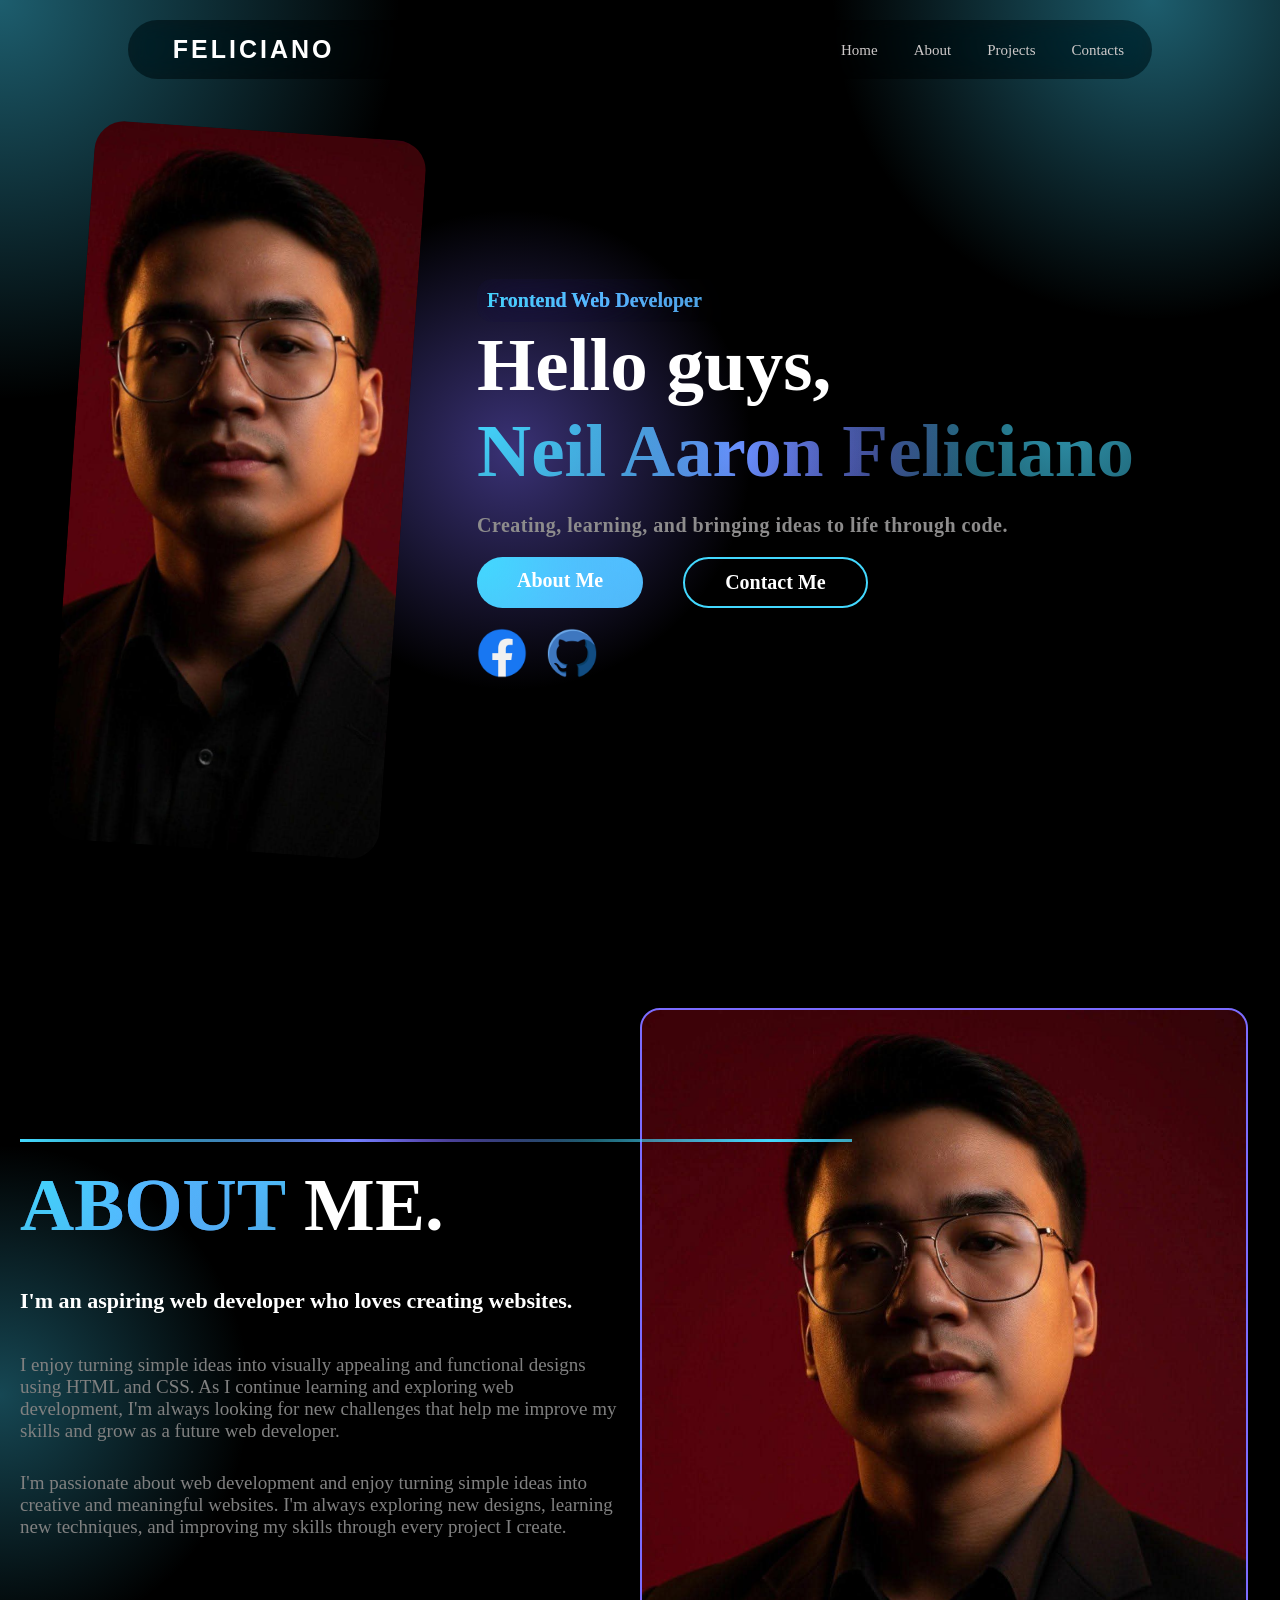
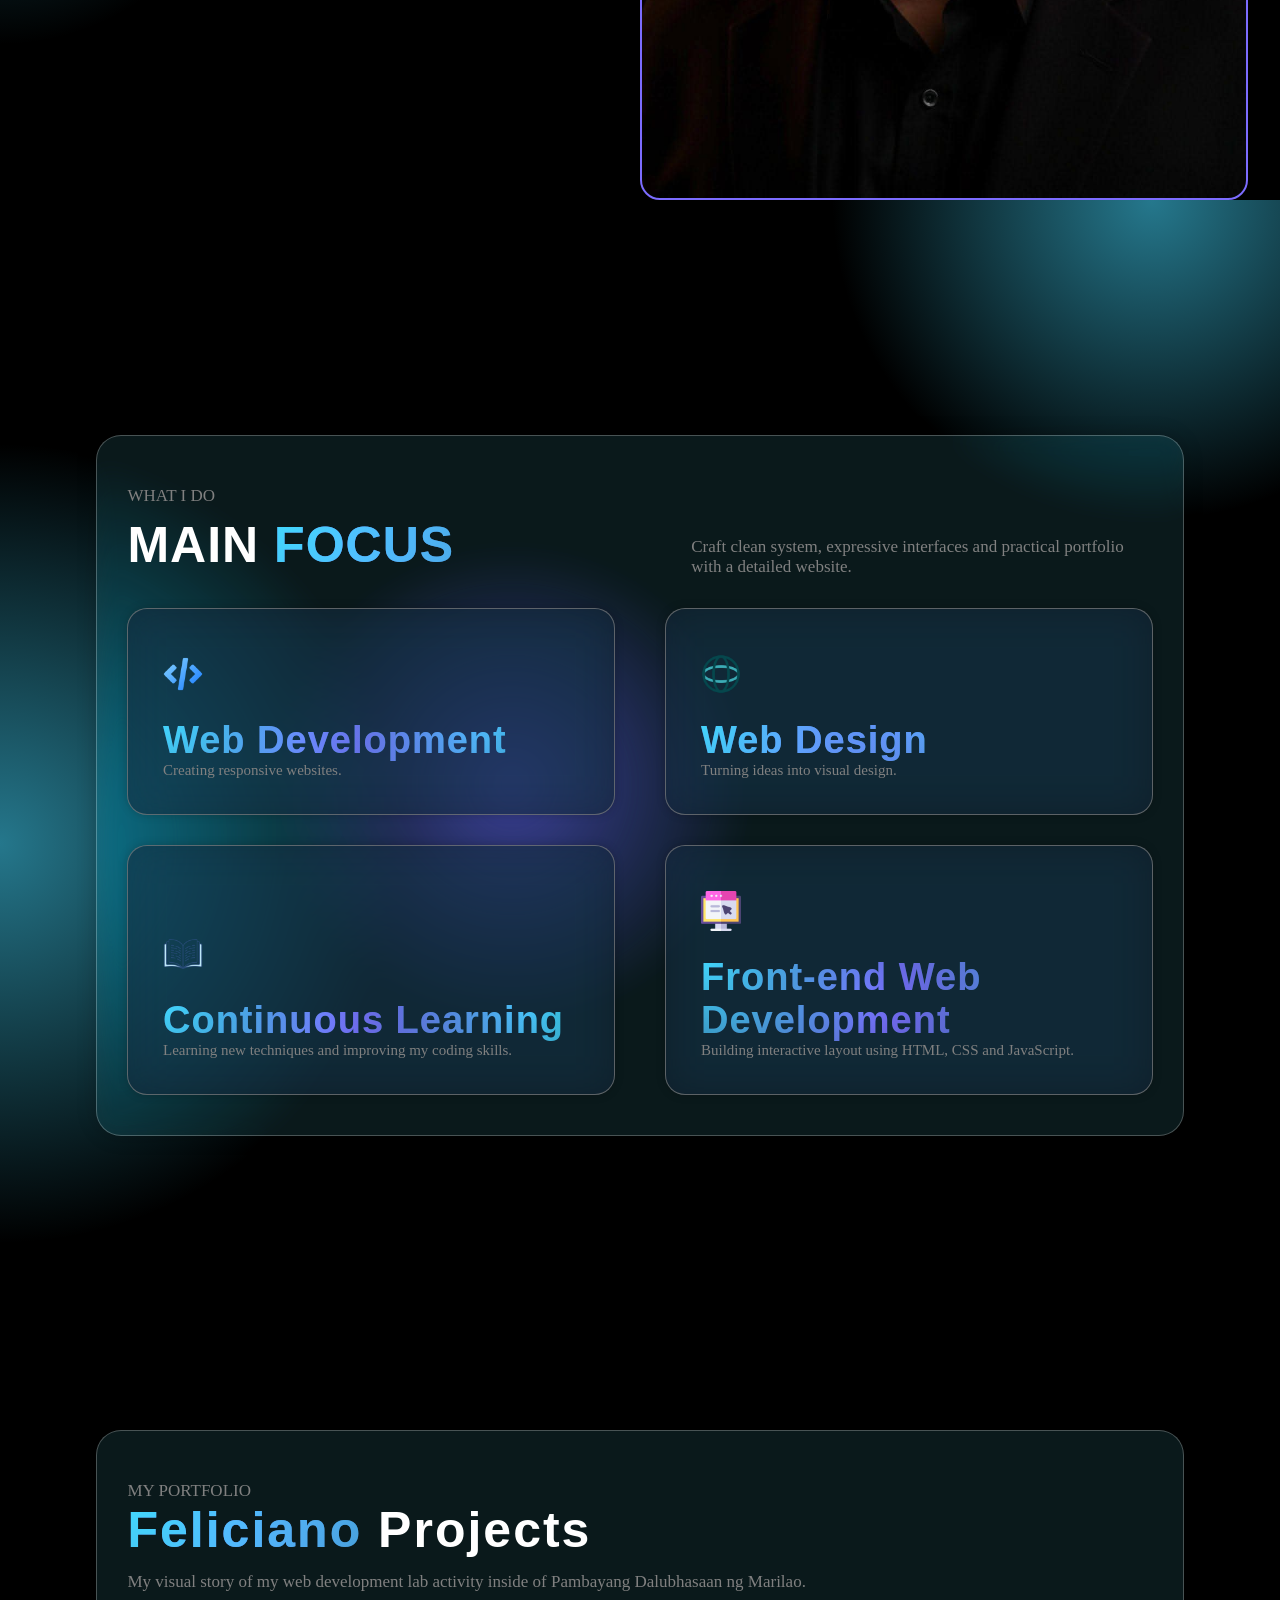
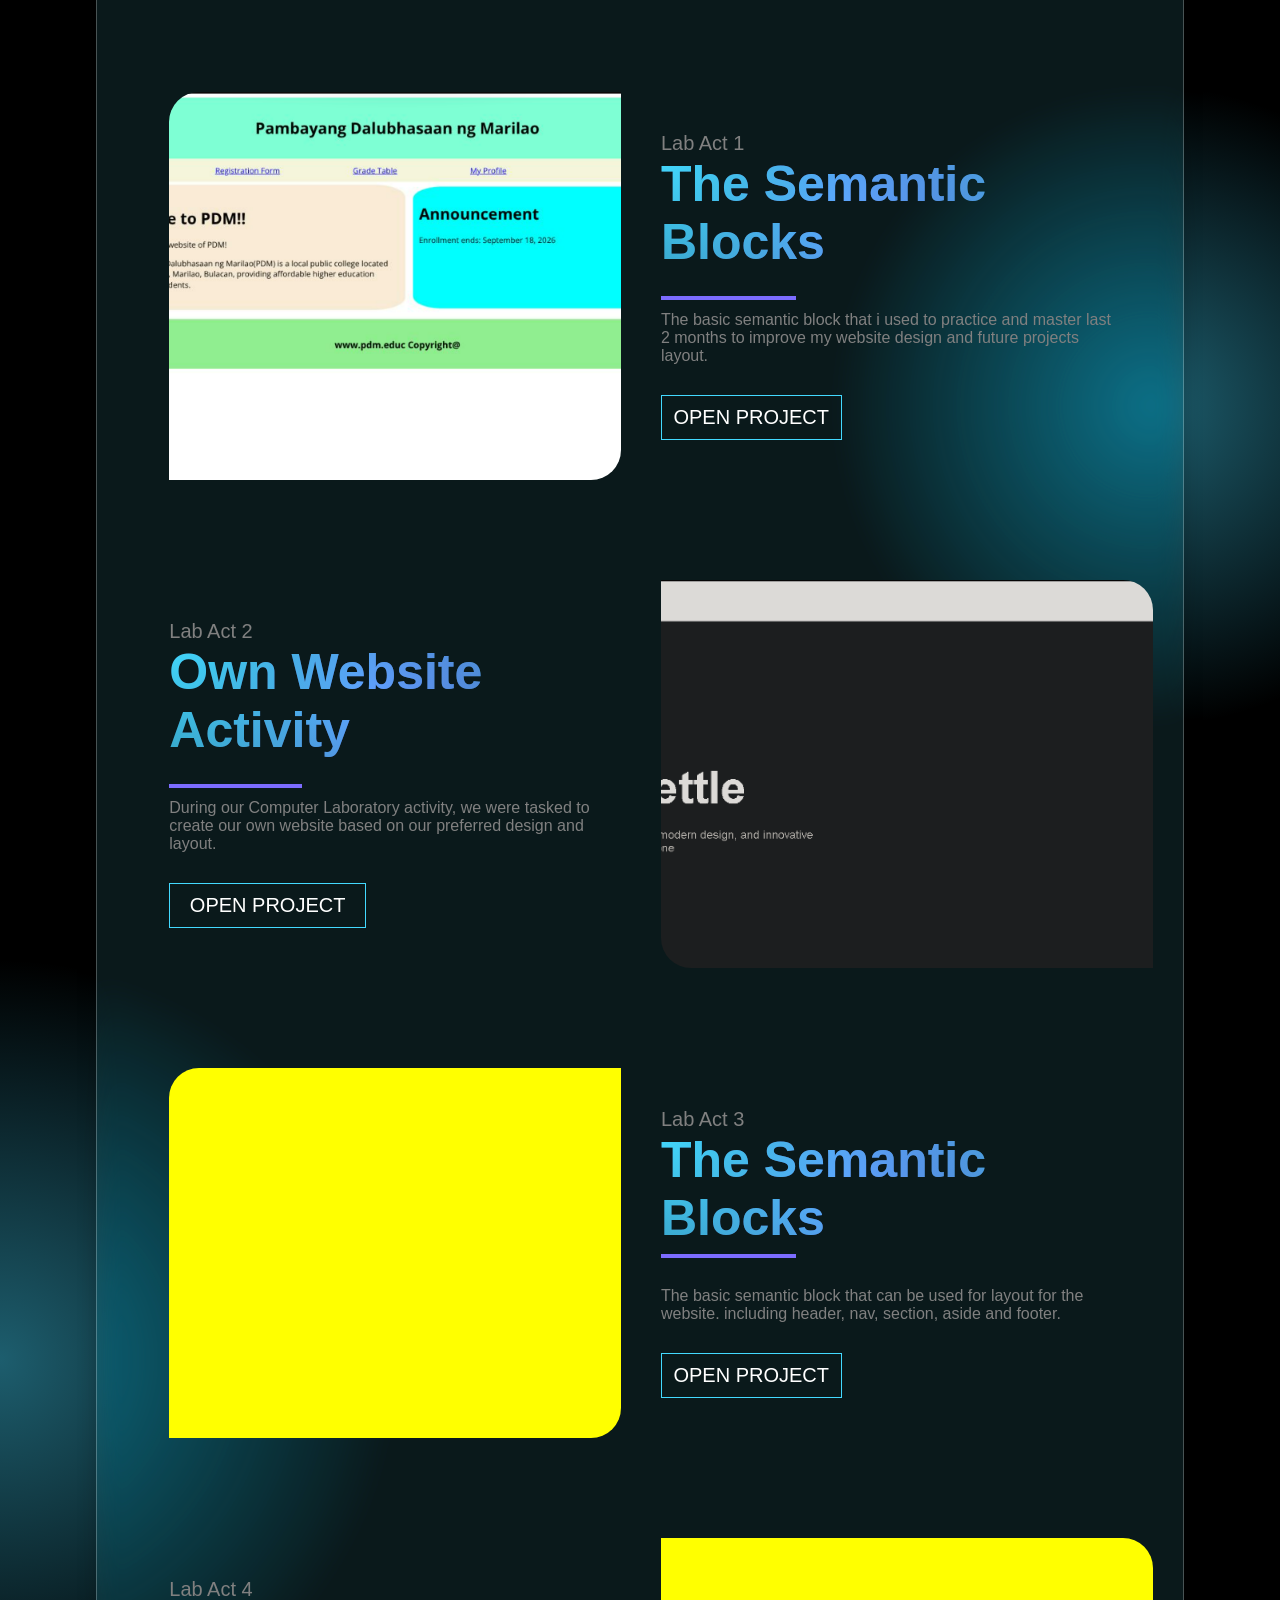
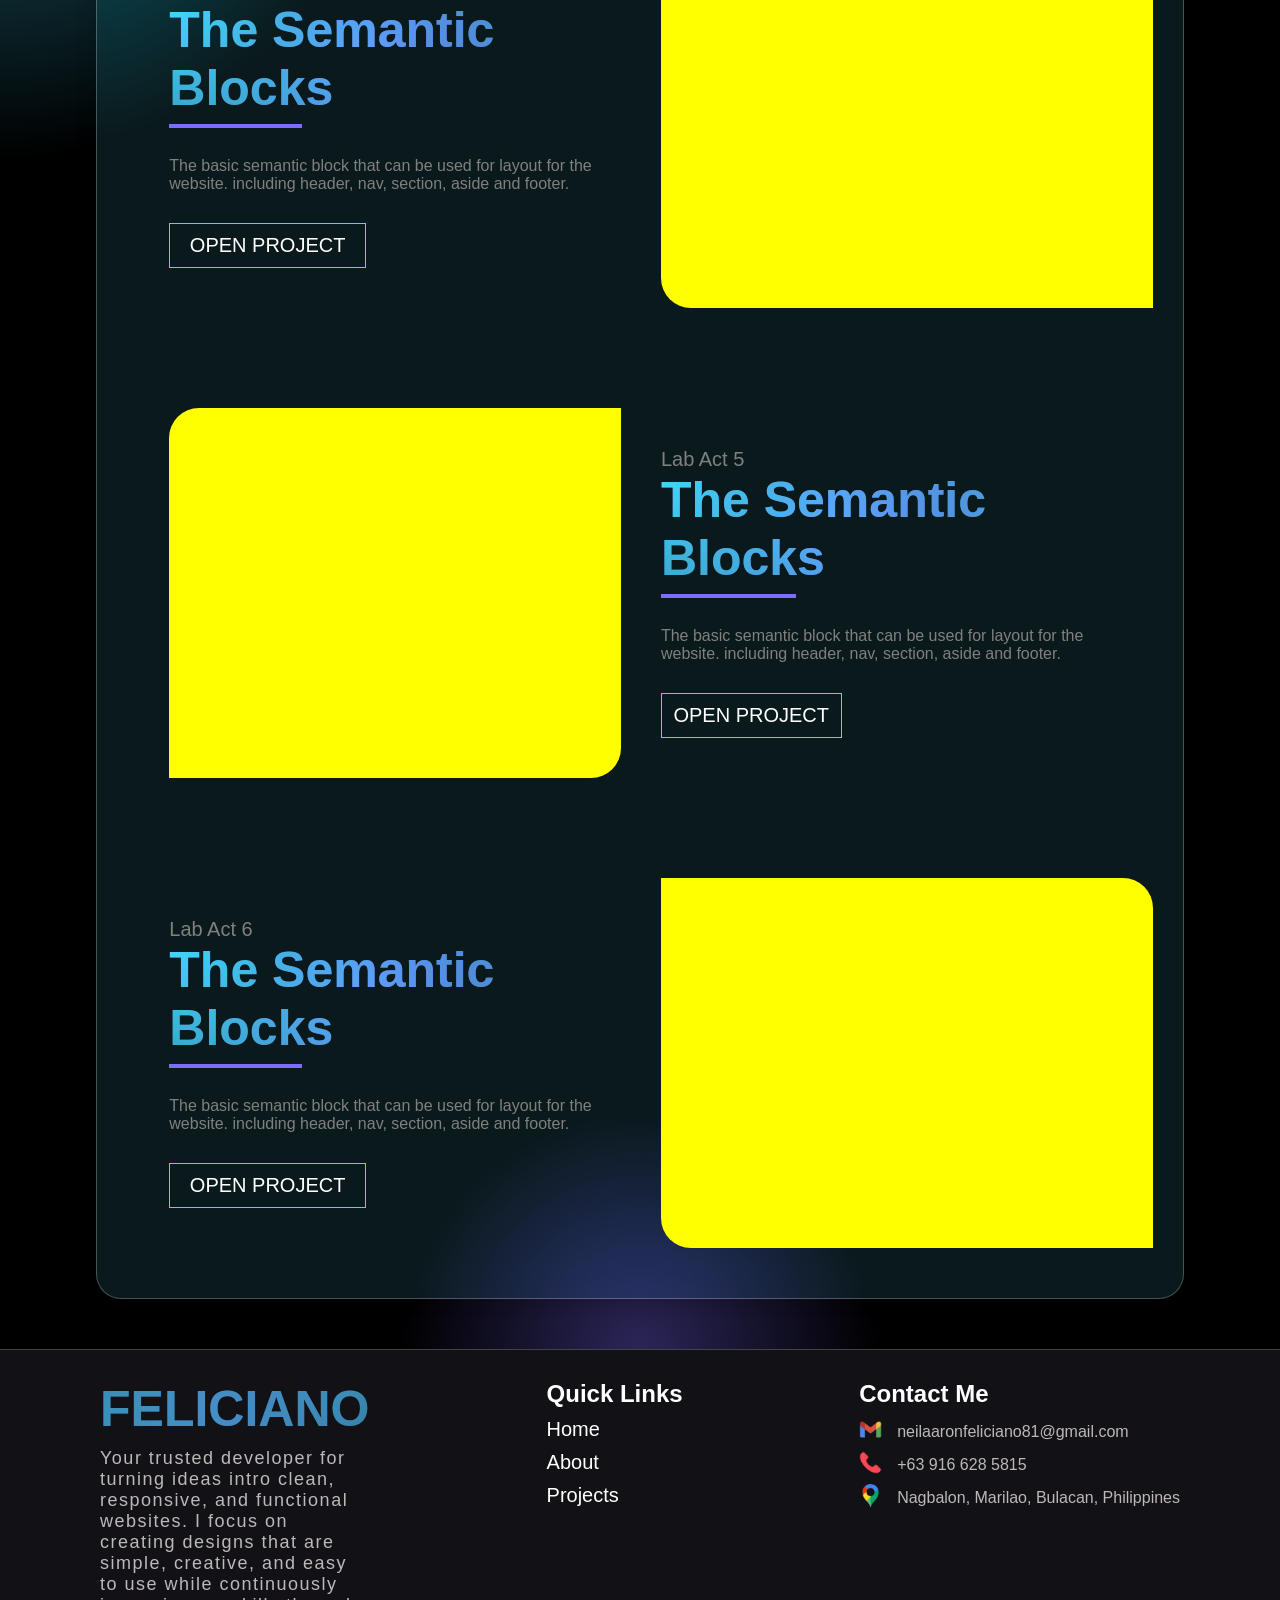
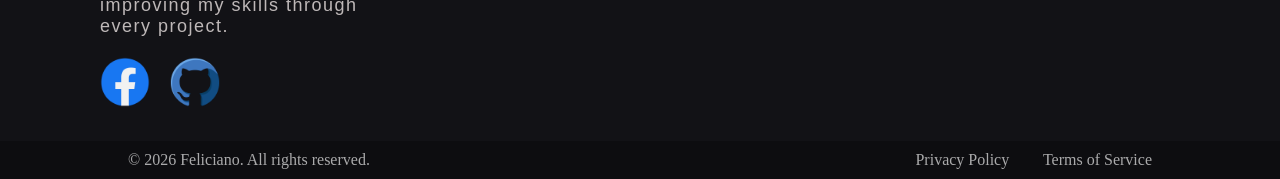
==== commit 20c62399: "Update about me section to reflect career focus as a web developer" ====
--- a/index.html
+++ b/index.html
@@ -64,7 +64,7 @@
                     <div class="info-me">
                         <h1 class="head1"><span class="blue-col">ABOUT</span> ME.</h1>
                         <h1 class="head2">I'm an aspiring web developer who loves creating websites.</h1>
-                        <p class="para-1">I enjoy turning simple ideas into visually appealing and functional designs using HTML and CSS. As I continue learning and exploring web development, I'm always looking for new challenges that help me improve my skills and grow as a future software engineer.</p>
+                        <p class="para-1">I enjoy turning simple ideas into visually appealing and functional designs using HTML and CSS. As I continue learning and exploring web development, I'm always looking for new challenges that help me improve my skills and grow as a future web developer.</p>
                         <p class="para-2">I'm passionate about web development and enjoy turning simple ideas into creative and meaningful websites. I'm always exploring new designs, learning new techniques, and improving my skills through every project I create.</p>
 
                     </div>
--- a/home.css
+++ b/home.css
@@ -1644,6 +1644,12 @@
   }
 }
 
+@media (max-width: 352px) {
+  .address img {
+    margin-bottom: 16px;
+  }
+}
+
 @media (max-width: 392px) {
   header {
     display: flex;
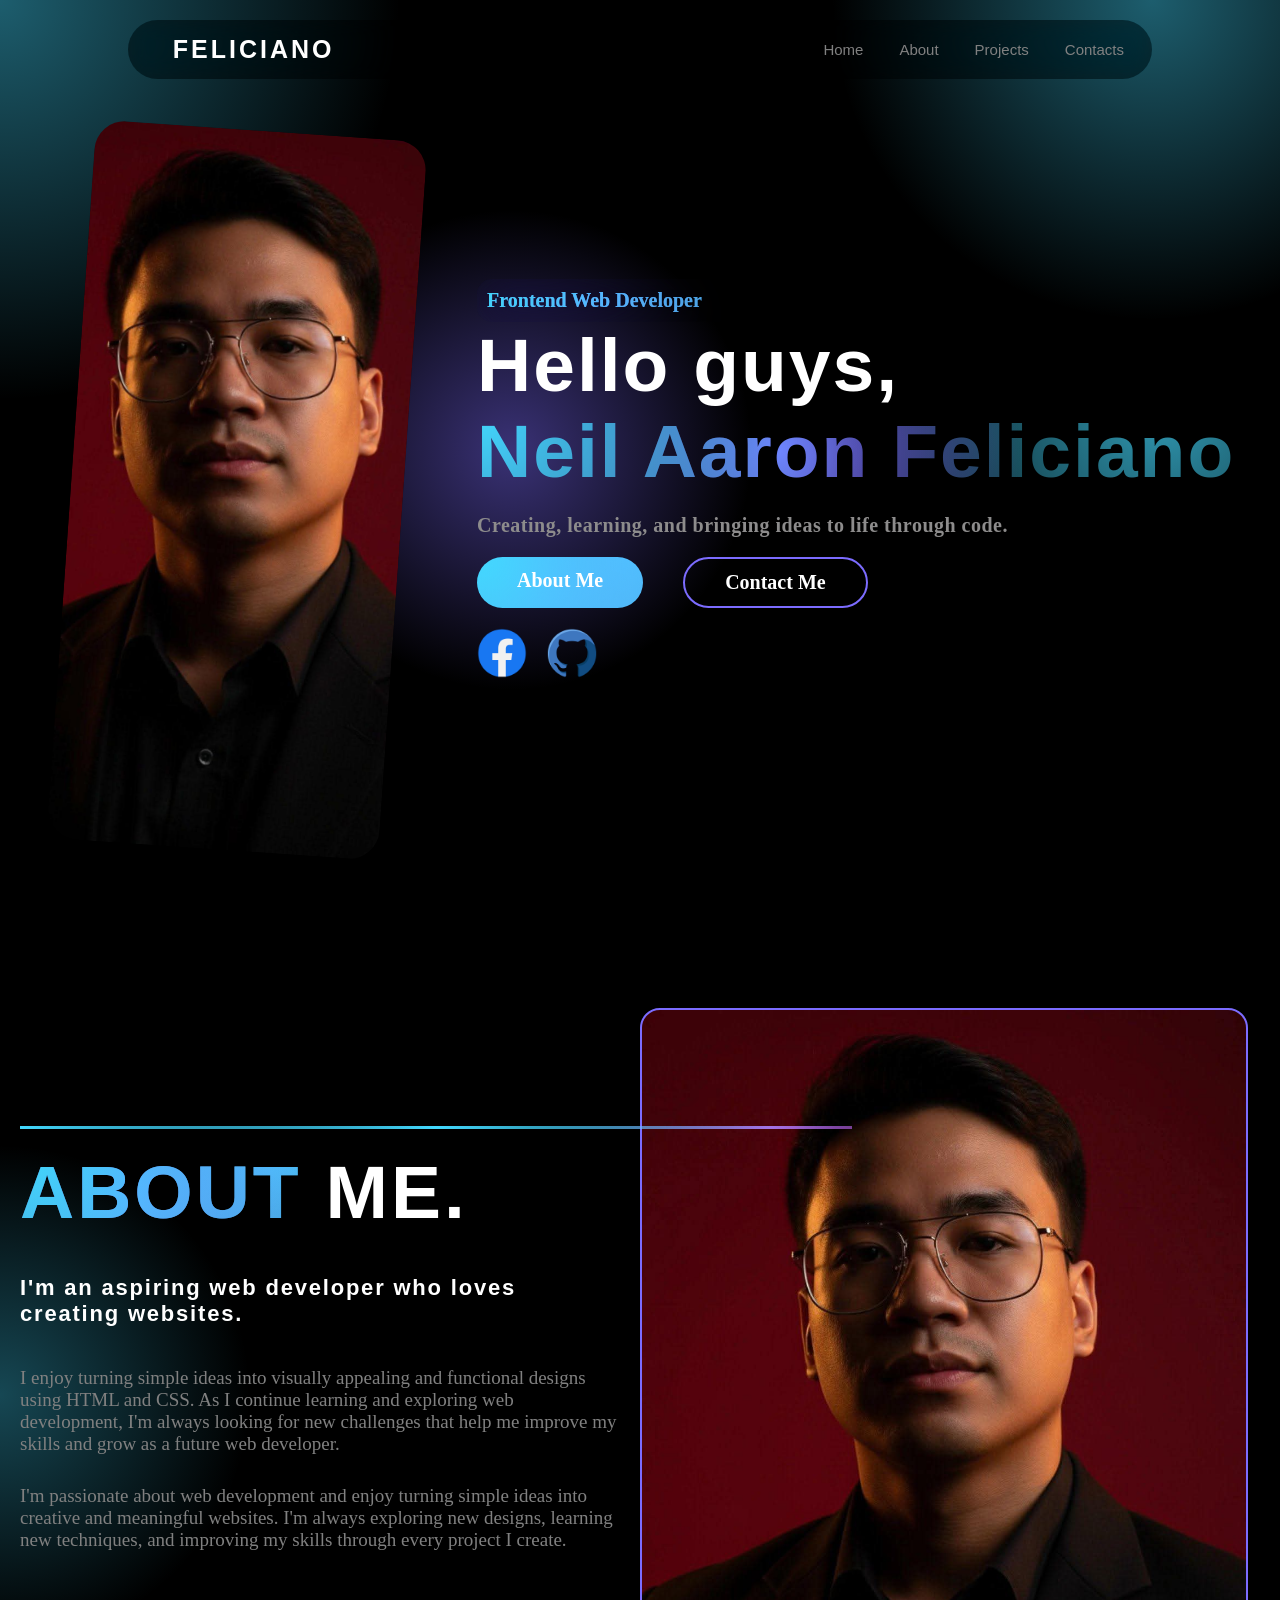
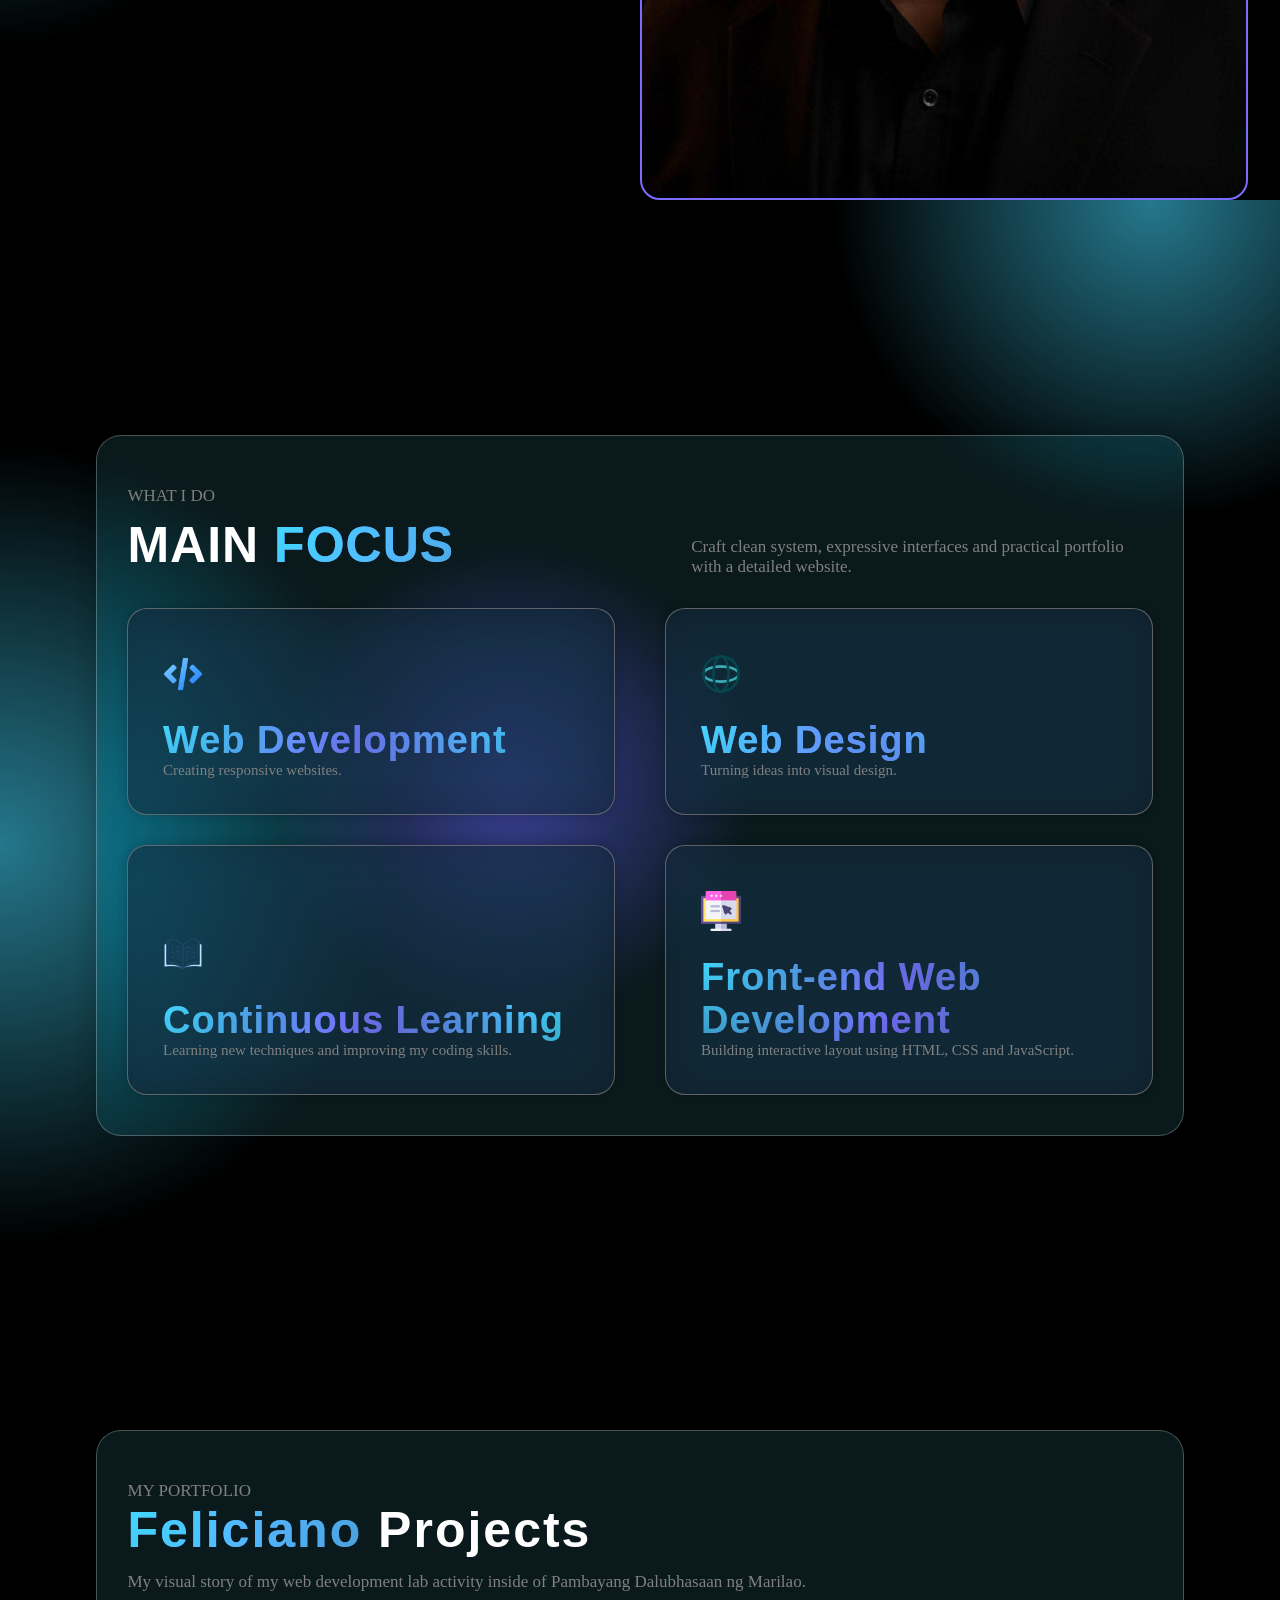
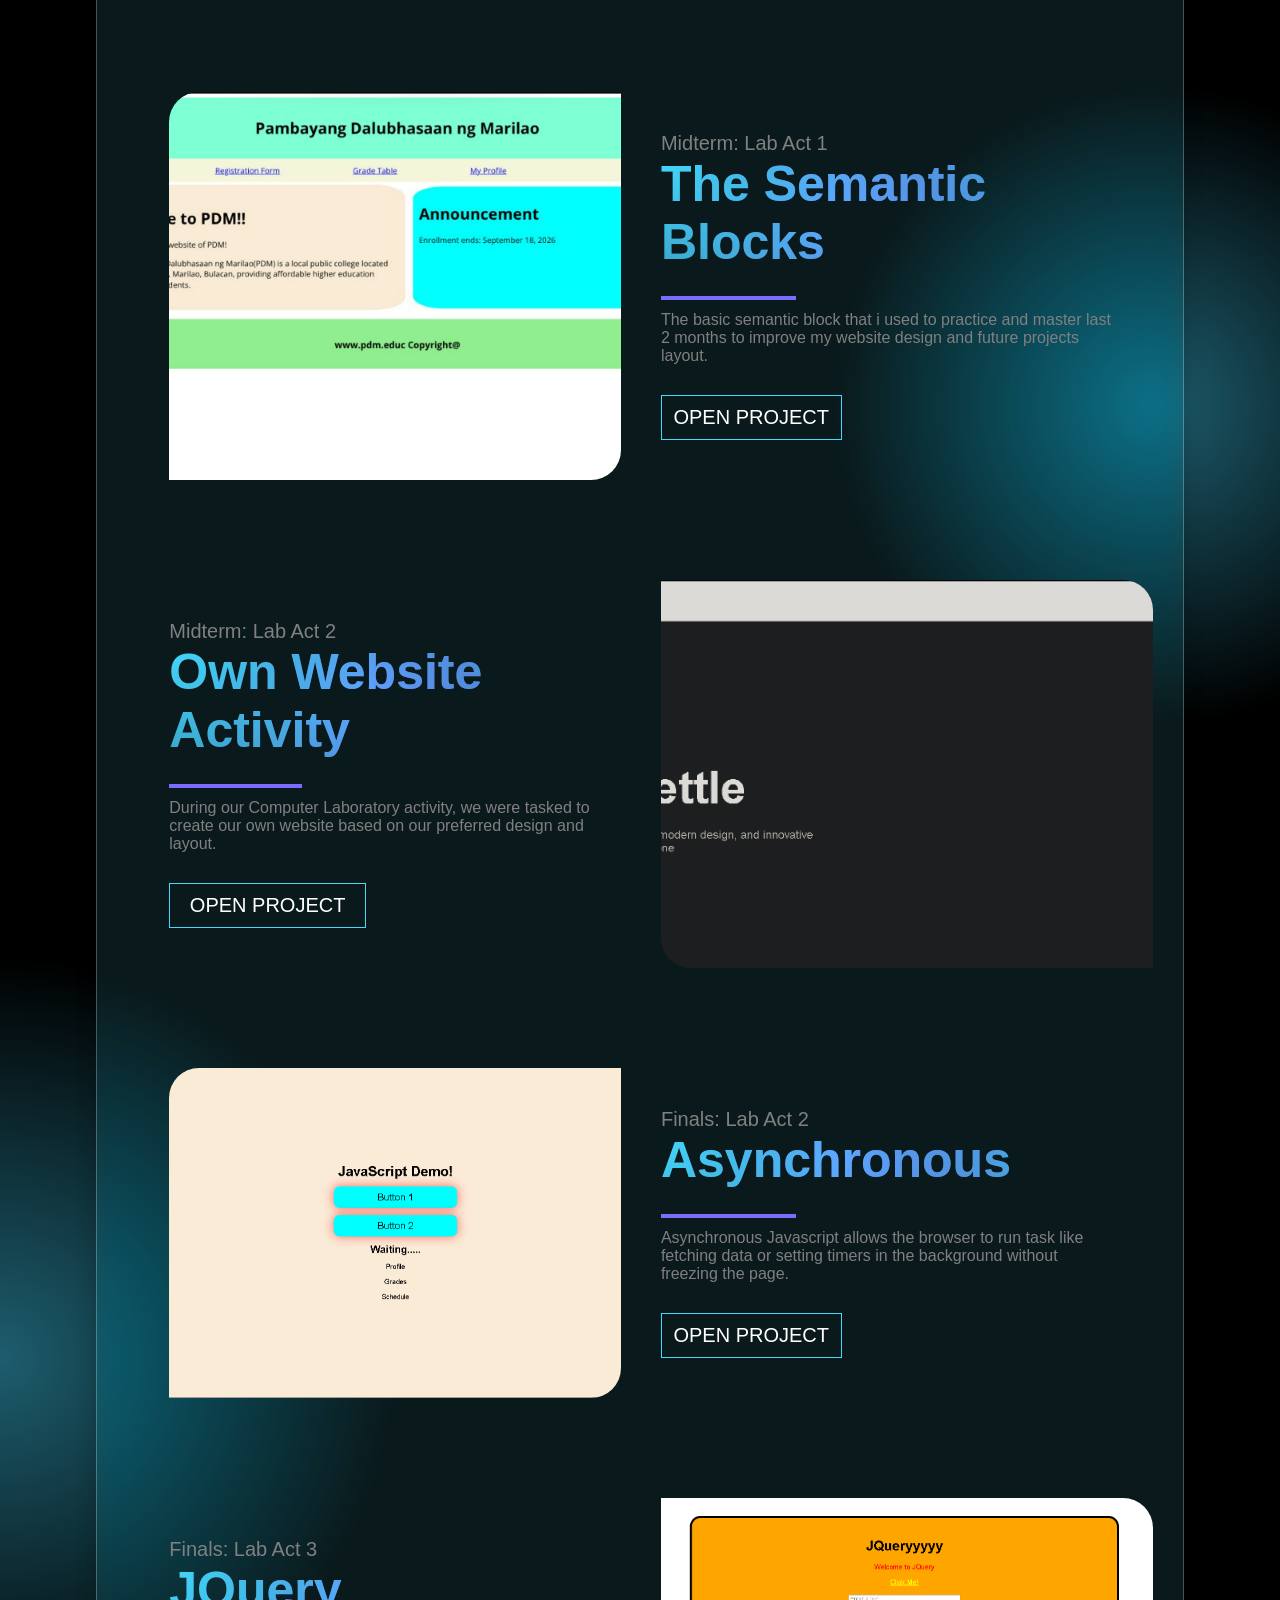
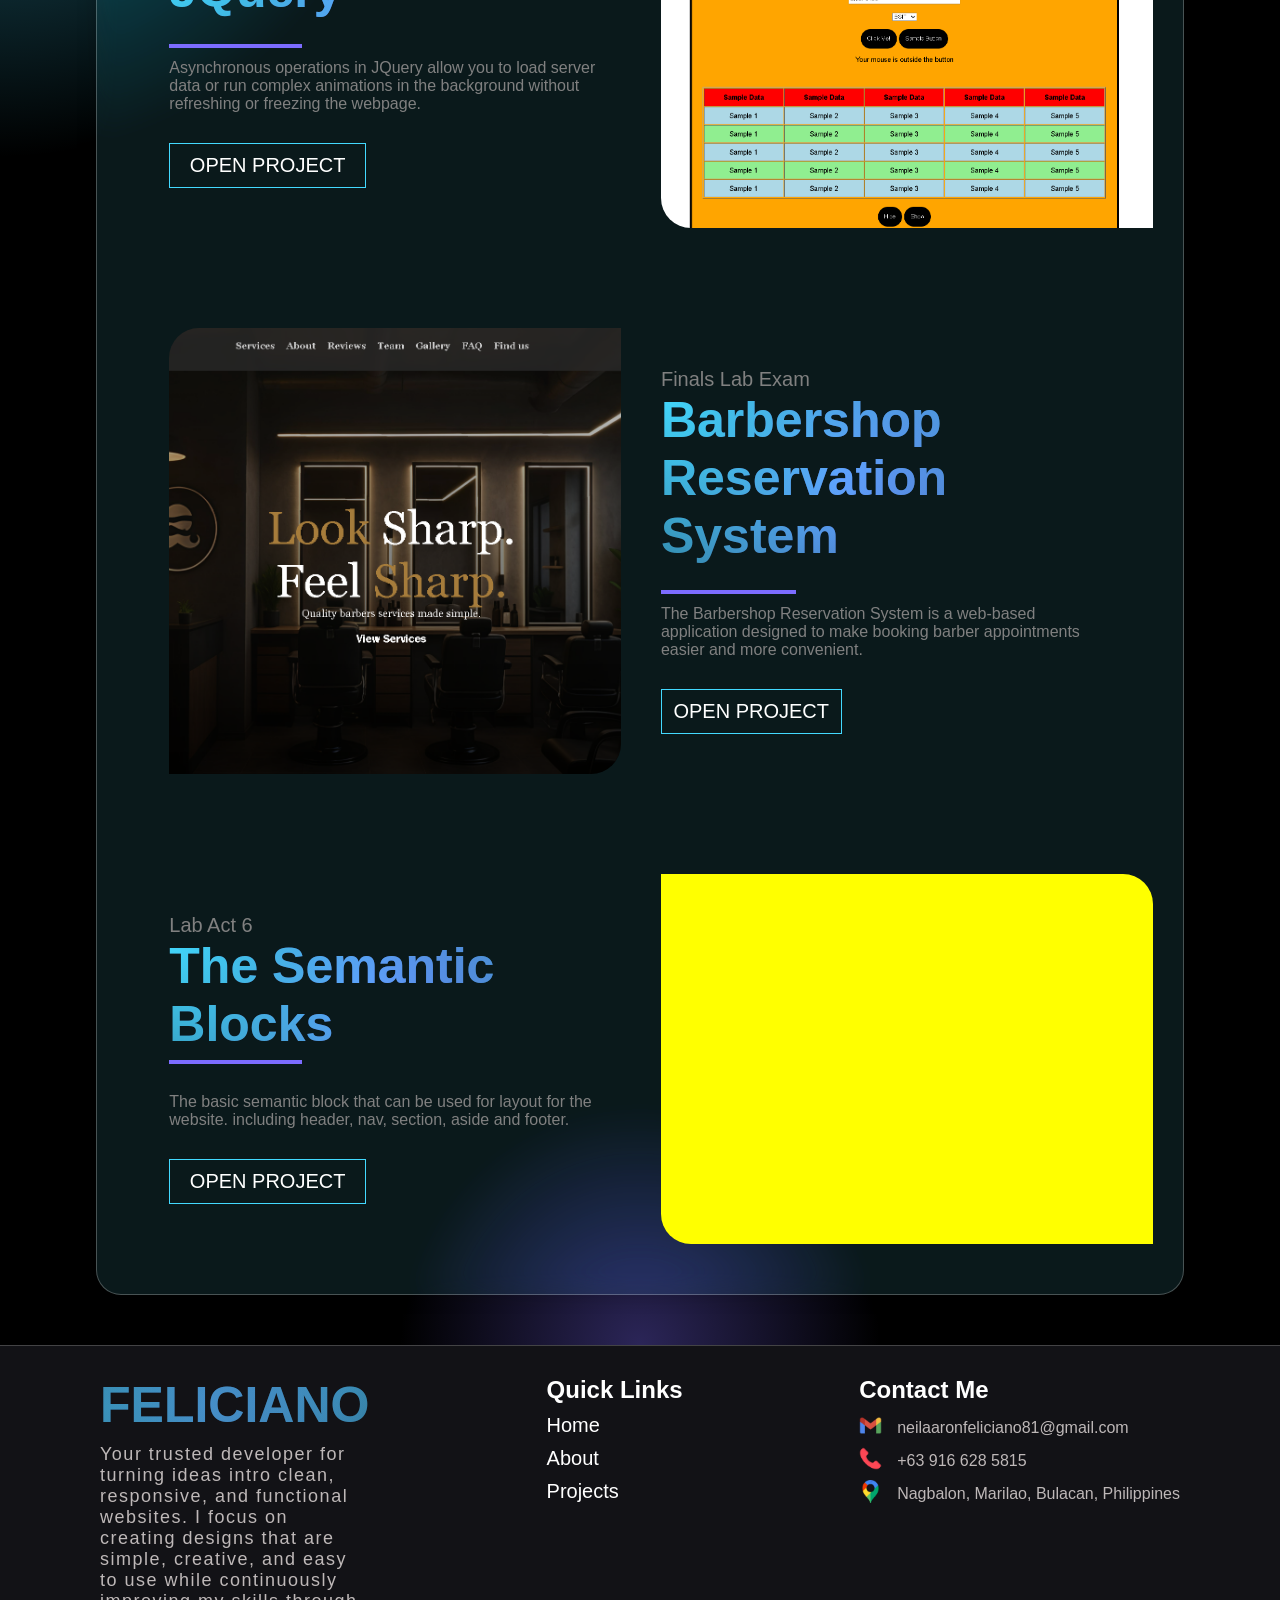
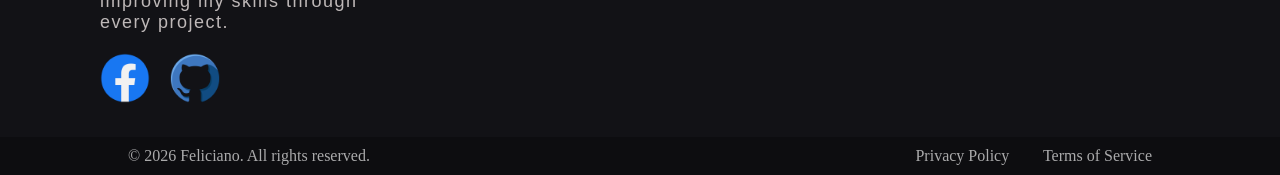
==== commit 8655d7c9: "Add system architecture diagram as PNG file" ====
--- a/index.html
+++ b/index.html
@@ -67,6 +67,7 @@
                         <p class="para-1">I enjoy turning simple ideas into visually appealing and functional designs using HTML and CSS. As I continue learning and exploring web development, I'm always looking for new challenges that help me improve my skills and grow as a future web developer.</p>
                         <p class="para-2">I'm passionate about web development and enjoy turning simple ideas into creative and meaningful websites. I'm always exploring new designs, learning new techniques, and improving my skills through every project I create.</p>
 
+                        
                     </div>
 
                 </div>
@@ -148,7 +149,7 @@
                     </div>
 
                     <div class="project-det">
-                        <p class="project-num">Lab Act 1</p>
+                        <p class="project-num">Midterm: Lab Act 1</p>
                         <h1>The Semantic Blocks</h1>
                         <p class="project-p">The basic semantic block that i used to practice and master last 2 months to improve my website design and future projects layout.</p>
 
@@ -158,7 +159,7 @@
 
                 <div class="project-b">
                     <div class="project-det-b">
-                        <p class="project-num-b">Lab Act 2</p>
+                        <p class="project-num-b">Midterm: Lab Act 2</p>
                         <h1>Own Website Activity</h1>
                         <p class="project-p-b">During our Computer Laboratory activity, we were tasked to create our own website based on our preferred design and layout.</p>
                         <a href="https://feliciano-act5.vercel.app/">OPEN PROJECT</a>
@@ -170,43 +171,43 @@
                 </div>
 
                 <div class="project-a">
-                    <div class="project-pic">
+                    <div class="project-pic-2">
                         
                     </div>
 
                     <div class="project-det">
-                        <p class="project-num">Lab Act 3</p>
-                        <h1>The Semantic Blocks</h1>
-                        <p class="project-p">The basic semantic block that can be used for layout for the website. including header, nav, section, aside and footer.</p>
-
-                        <a href="">OPEN PROJECT</a>
+                        <p class="project-num">Finals: Lab Act 2</p>
+                        <h1>Asynchronous</h1>
+                        <p class="project-p">Asynchronous Javascript allows the browser to run task like fetching data or setting timers in the background without freezing the page.</p>
+
+                        <a href="https://finalsactivity2.vercel.app/">OPEN PROJECT</a>
                     </div>
                 </div>
 
                 <div class="project-b">
                     <div class="project-det-b">
-                        <p class="project-num-b">Lab Act 4</p>
-                        <h1>The Semantic Blocks</h1>
-                        <p class="project-p-b">The basic semantic block that can be used for layout for the website. including header, nav, section, aside and footer.</p>
-                        <a href="">OPEN PROJECT</a>
-                        </div>
-
-                        <div class="project-pic-b">
+                        <p class="project-num-b">Finals: Lab Act 3</p>
+                        <h1>JQuery</h1>
+                        <p class="project-p-b">Asynchronous operations in JQuery allow you to load server data or run complex animations in the background without refreshing or freezing the webpage.</p>
+                        <a href="https://felicianoact3.vercel.app/">OPEN PROJECT</a>
+                        </div>
+
+                        <div class="project-pic-b-3">
                         
                         </div>
                 </div>
 
                 <div class="project-a">
-                    <div class="project-pic">
+                    <div class="project-pic-3">
                         
                     </div>
 
                     <div class="project-det">
-                        <p class="project-num">Lab Act 5</p>
-                        <h1>The Semantic Blocks</h1>
-                        <p class="project-p">The basic semantic block that can be used for layout for the website. including header, nav, section, aside and footer.</p>
-
-                        <a href="">OPEN PROJECT</a>
+                        <p class="project-num">Finals Lab Exam</p>
+                        <h1>Barbershop Reservation System</h1>
+                        <p class="project-p">The Barbershop Reservation System is a web-based application designed to make booking barber appointments easier and more convenient.</p>
+
+                        <a href="https://barbershop-reservation-system-custo.vercel.app/">OPEN PROJECT</a>
                     </div>
                 </div>
 
--- a/home.css
+++ b/home.css
@@ -2,6 +2,11 @@
   margin: 0;
   padding: 0;
   box-sizing: border-box;
+}
+
+:root {
+  --main-font: Impact, Haettenschweiler, "Arial Narrow Bold", sans-serif;
+  --secondary-font: Arial Rounded mt;
 }
 
 html {
@@ -77,14 +82,14 @@
 
 .links a {
   text-decoration: none;
-  color: rgb(205, 201, 201);
+  color: grey;
 
   padding: 13px;
 
   border-radius: 20px;
 
   font-size: 15px;
-  font-family: Arial Rounded mt;
+  font-family: var(--main-font);
 
   transition: 0.3s;
 }
@@ -139,7 +144,8 @@
 .name {
   font-size: 75px;
 
-  font-family: Arial Rounded mt;
+  font-family: var(--main-font);
+  letter-spacing: 2px;
 
   color: white;
   font-weight: bolder;
@@ -171,7 +177,8 @@
   -webkit-background-clip: text;
   -webkit-text-fill-color: transparent;
 
-  font-family: Arial Rounded mt;
+  font-family: var(--main-font);
+  letter-spacing: 2px;
   font-weight: bolder;
   display: flex;
   justify-content: flex-start;
@@ -194,7 +201,7 @@
   display: flex;
   justify-content: start;
   font-size: 20px;
-  font-family: Arial Rounded mt;
+  font-family: var(--secondary-font);
   font-weight: bolder;
 
   background:
@@ -229,7 +236,7 @@
 
 .message {
   color: rgb(141, 140, 140);
-  font-family: Arial Rounded mt;
+  font-family: var(--secondary-font);
   font-weight: bolder;
   letter-spacing: 0.5px;
   font-size: 20px;
@@ -268,7 +275,7 @@
   font-size: 20px;
   font-weight: 900;
 
-  font-family: Arial Rounded mt;
+  font-family: var(--secondary-font);
 
   margin-right: 40px;
   padding: 12px;
@@ -292,10 +299,10 @@
   color: white;
   font-weight: 900;
 
-  border: 2px solid #43d9ff;
+  border: 2px solid #7c6cff;
   font-size: 20px;
 
-  font-family: Arial Rounded mt;
+  font-family: var(--secondary-font);
 
   padding: 12px;
   padding-left: 40px;
@@ -437,19 +444,24 @@
 
   background:
     radial-gradient(circle 400px at 0% 0%, #43d9ff, transparent 100%),
-    radial-gradient(circle 300px at 40% 50%, #7c6cff, transparent 80%),
-    radial-gradient(circle 400px at 90% 0%, #43d9ff, transparent 80%);
+    radial-gradient(circle 400px at 50% 0%, #43d9ff, transparent 100%),
+    radial-gradient(circle 300px at 90% 0%, #c46cffe1, transparent 80%);
 }
 
 .head1 {
   font-size: 75px;
   margin-bottom: 40px;
   color: white;
+  letter-spacing: 3px;
+
+  font-family: var(--main-font);
 }
 
 .head2 {
   font-size: 22px;
   margin-bottom: 40px;
+  font-family: var(--main-font);
+  letter-spacing: 1.8px;
 
   color: white;
 }
@@ -468,9 +480,8 @@
   margin-top: 30px;
 }
 
-.info-me h1,
 .info-me p {
-  font-family: Arial Rounded mt;
+  font-family: var(--secondary-font);
 }
 
 .my-pic {
@@ -496,6 +507,7 @@
 }
 
 .blue-col {
+  font-family: var(--main-font);
   background:
     radial-gradient(circle 400px at 0% 0%, #43d9ff, transparent 100%),
     radial-gradient(circle 300px at 40% 50%, #7c6cff, transparent 80%),
@@ -583,7 +595,7 @@
   font-size: 17px;
   margin-bottom: 10px;
 
-  font-family: Arial Rounded mt;
+  font-family: var(--secondary-font);
 }
 
 .content {
@@ -603,7 +615,7 @@
   font-size: 50px;
   margin-bottom: 13px;
 
-  font-family: Impact, Haettenschweiler, "Arial Narrow Bold", sans-serif;
+  font-family: var(--main-font);
   letter-spacing: 2px;
 }
 
@@ -621,7 +633,7 @@
   font-size: 17px;
   color: gray;
 
-  font-family: Arial Rounded mt;
+  font-family: var(--secondary-font);
 }
 
 .content h1 {
@@ -629,7 +641,7 @@
   font-size: 50px;
   margin-bottom: 24px;
 
-  font-family: Impact, Haettenschweiler, "Arial Narrow Bold", sans-serif;
+  font-family: var(--main-font);
   letter-spacing: 1px;
 }
 
@@ -649,7 +661,7 @@
 
   width: 45%;
 
-  font-family: Arial Rounded mt;
+  font-family: var(--secondary-font);
 }
 
 .contain-2 {
@@ -691,7 +703,7 @@
 
 .card h1 {
   font-size: 38px;
-  font-family: Impact, Haettenschweiler, "Arial Narrow Bold", sans-serif;
+  font-family: var(--main-font);
 
   letter-spacing: 1px;
   transition: 0.3s ease;
@@ -709,7 +721,7 @@
   font-size: 15px;
   color: grey;
 
-  font-family: Arial Rounded mt;
+  font-family: var(--secondary-font);
 }
 
 .web-logo {
@@ -761,6 +773,42 @@
   box-shadow: 0 0 80px rgba(0, 81, 128, 0.626);
 }
 
+.project-pic-2 {
+  background-color: yellow;
+  border-radius: 30px 0 30px 0;
+  background-image: url("ACT2.png");
+  background-position: center;
+  background-size: cover;
+  background-repeat: no-repeat;
+
+  transition: 0.3s ease;
+  flex: 1;
+}
+
+.project-pic-2:hover {
+  transform: scale(1.02);
+  border: 1px solid rgb(60, 0, 128);
+  box-shadow: 0 0 80px rgba(0, 81, 128, 0.626);
+}
+
+.project-pic-3 {
+  background-color: yellow;
+  border-radius: 30px 0 30px 0;
+  background-image: url("system.png");
+  background-position: center;
+  background-size: cover;
+  background-repeat: no-repeat;
+
+  transition: 0.3s ease;
+  flex: 1;
+}
+
+.project-pic-3:hover {
+  transform: scale(1.02);
+  border: 1px solid rgb(60, 0, 128);
+  box-shadow: 0 0 80px rgba(0, 81, 128, 0.626);
+}
+
 .project-pic:hover {
   transform: scale(1.02);
   border: 1px solid rgb(60, 0, 128);
@@ -798,6 +846,27 @@
   box-shadow: 0 0 80px rgba(119, 0, 128, 0.591);
 }
 
+.project-pic-b-3 {
+  background-color: yellow;
+  background-color: yellow;
+  border-radius: 0 30px 0 30px;
+
+  background-image: url("jquery.png");
+  background-position: center;
+  background-size: cover;
+  background-repeat: no-repeat;
+
+  transition: 0.3s ease;
+
+  flex: 1;
+}
+
+.project-pic-b-3:hover {
+  transform: scale(1.02);
+  border: 1px solid rgb(60, 0, 128);
+  box-shadow: 0 0 80px rgba(119, 0, 128, 0.591);
+}
+
 .project-pic-b:hover {
   transform: scale(1.02);
   border: 1px solid rgb(60, 0, 128);
@@ -831,7 +900,7 @@
 
 .project-det h1 {
   font-size: 50px;
-  font-family: Impact, Haettenschweiler, "Arial Narrow Bold", sans-serif;
+  font-family: var(--main-font);
 
   background:
     radial-gradient(circle 400px at 0% 0%, #43d9ff, transparent 100%),
@@ -846,7 +915,7 @@
 
 .project-det-b h1 {
   font-size: 50px;
-  font-family: Impact, Haettenschweiler, "Arial Narrow Bold", sans-serif;
+  font-family: var(--main-font);
 
   background:
     radial-gradient(circle 400px at 0% 0%, #43d9ff, transparent 100%),
@@ -862,19 +931,19 @@
 .project-num {
   color: gray;
   font-size: 20px;
-  font-family: Impact, Haettenschweiler, "Arial Narrow Bold", sans-serif;
+  font-family: var(--main-font);
 }
 
 .project-num-b {
   color: gray;
   font-size: 20px;
-  font-family: Impact, Haettenschweiler, "Arial Narrow Bold", sans-serif;
+  font-family: var(--main-font);
 }
 
 .project-p {
   position: relative;
   color: gray;
-  font-family: Impact, Haettenschweiler, "Arial Narrow Bold", sans-serif;
+  font-family: var(--main-font);
 
   margin-top: 10px;
 }
@@ -894,7 +963,7 @@
 .project-p-b {
   position: relative;
   color: gray;
-  font-family: Impact, Haettenschweiler, "Arial Narrow Bold", sans-serif;
+  font-family: var(--main-font);
 
   width: 90%;
   margin-top: 10px;
@@ -914,7 +983,7 @@
 
 .project-det a {
   color: white;
-  font-family: Impact, Haettenschweiler, "Arial Narrow Bold", sans-serif;
+  font-family: var(--main-font);
 
   margin-top: 30px;
   font-size: 20px;
@@ -936,7 +1005,7 @@
 
 .project-det-b a {
   color: white;
-  font-family: Impact, Haettenschweiler, "Arial Narrow Bold", sans-serif;
+  font-family: var(--main-font);
 
   margin-top: 30px;
   font-size: 20px;
@@ -986,7 +1055,7 @@
 }
 
 .about-fel h1 {
-  font-family: Impact, Haettenschweiler, "Arial Narrow Bold", sans-serif;
+  font-family: var(--main-font);
   font-size: 50px;
   margin-bottom: 10px;
 
@@ -1000,7 +1069,7 @@
 }
 
 .about-fel p {
-  font-family: Impact, Haettenschweiler, "Arial Narrow Bold", sans-serif;
+  font-family: var(--main-font);
   color: rgb(190, 184, 184);
   font-size: 18px;
   letter-spacing: 1.5px;
@@ -1008,7 +1077,7 @@
 
 .quick-link h1 {
   color: white;
-  font-family: Impact, Haettenschweiler, "Arial Narrow Bold", sans-serif;
+  font-family: var(--main-font);
 }
 
 .quick-nav a {
@@ -1022,7 +1091,7 @@
   transition: 0.3s ease;
 
   color: #ffffff;
-  font-family: Impact, Haettenschweiler, "Arial Narrow Bold", sans-serif;
+  font-family: var(--main-font);
 }
 
 .quick-nav a:hover {
@@ -1036,12 +1105,12 @@
 .contact-me h1 {
   margin-bottom: 10px;
   color: white;
-  font-family: Impact, Haettenschweiler, "Arial Narrow Bold", sans-serif;
+  font-family: var(--main-font);
 }
 
 .contact-me p {
   color: rgb(190, 184, 184);
-  font-family: Impact, Haettenschweiler, "Arial Narrow Bold", sans-serif;
+  font-family: var(--main-font);
 }
 
 .email {
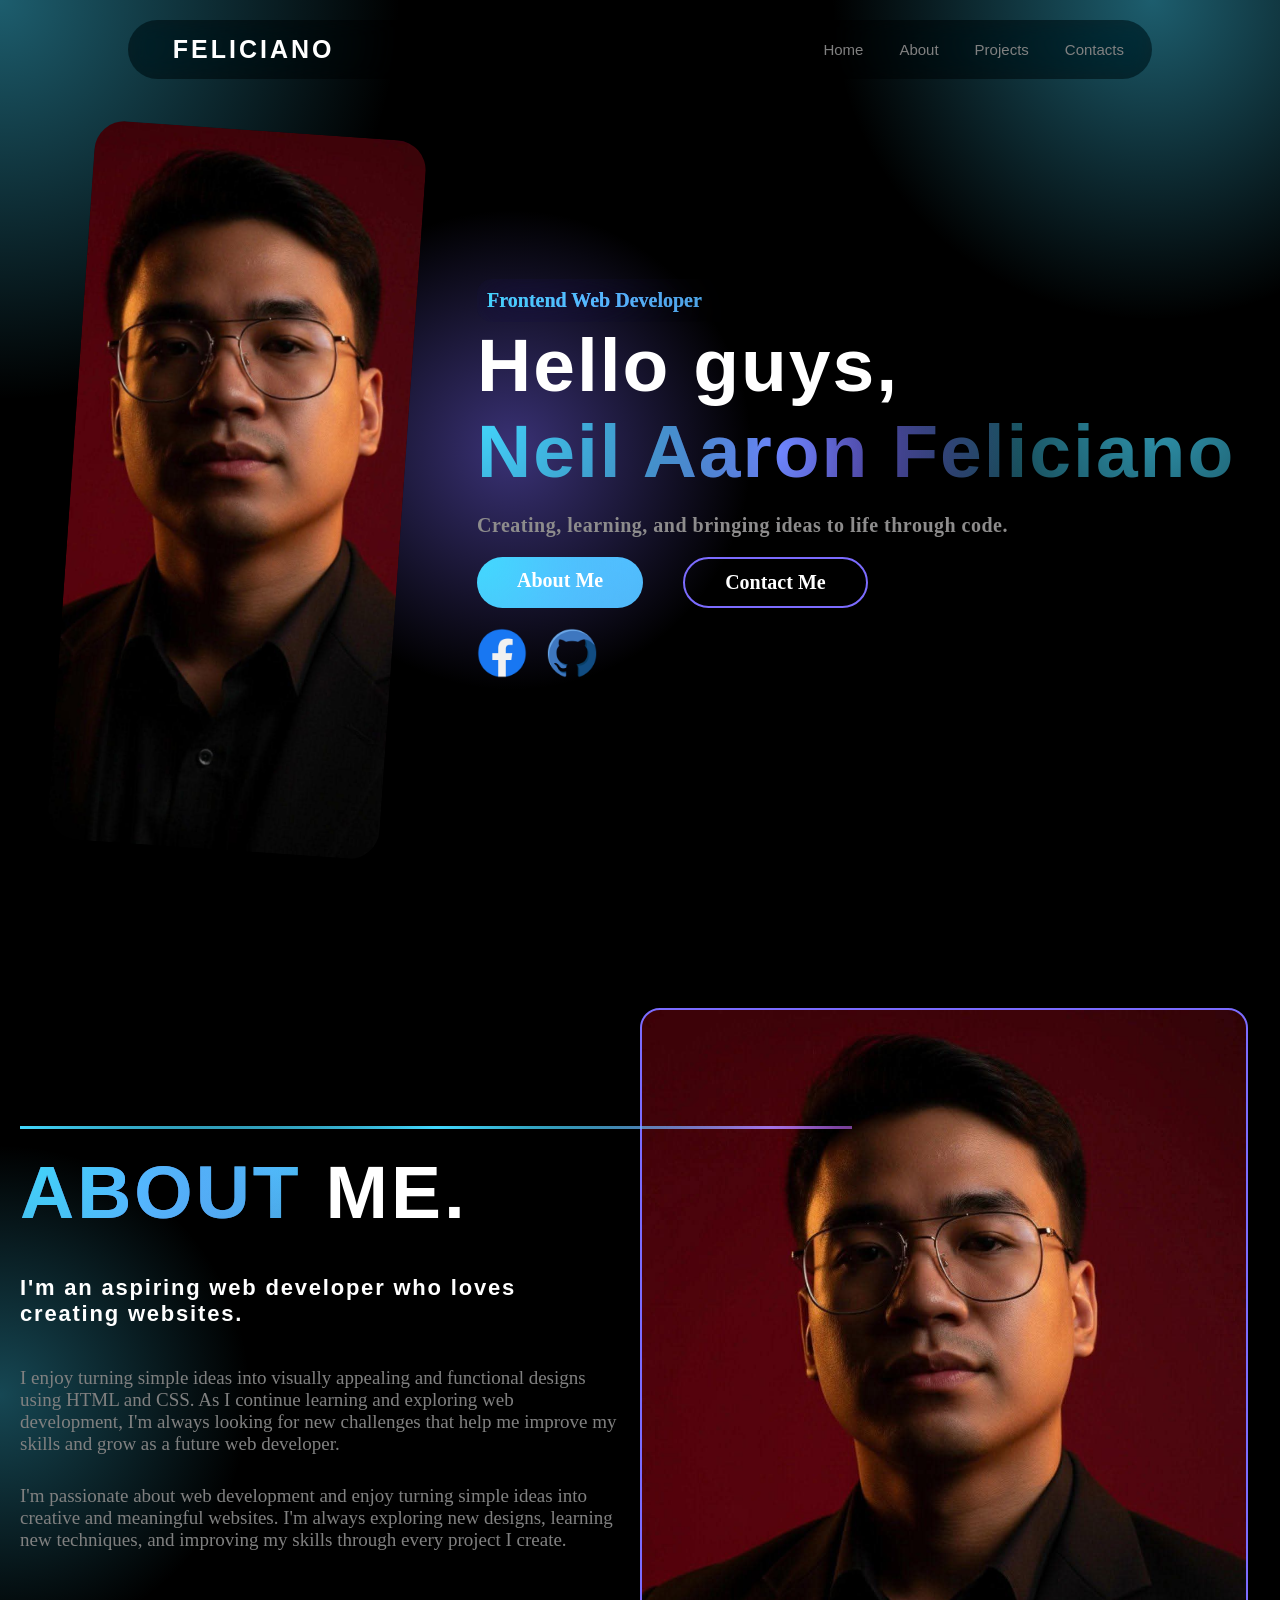
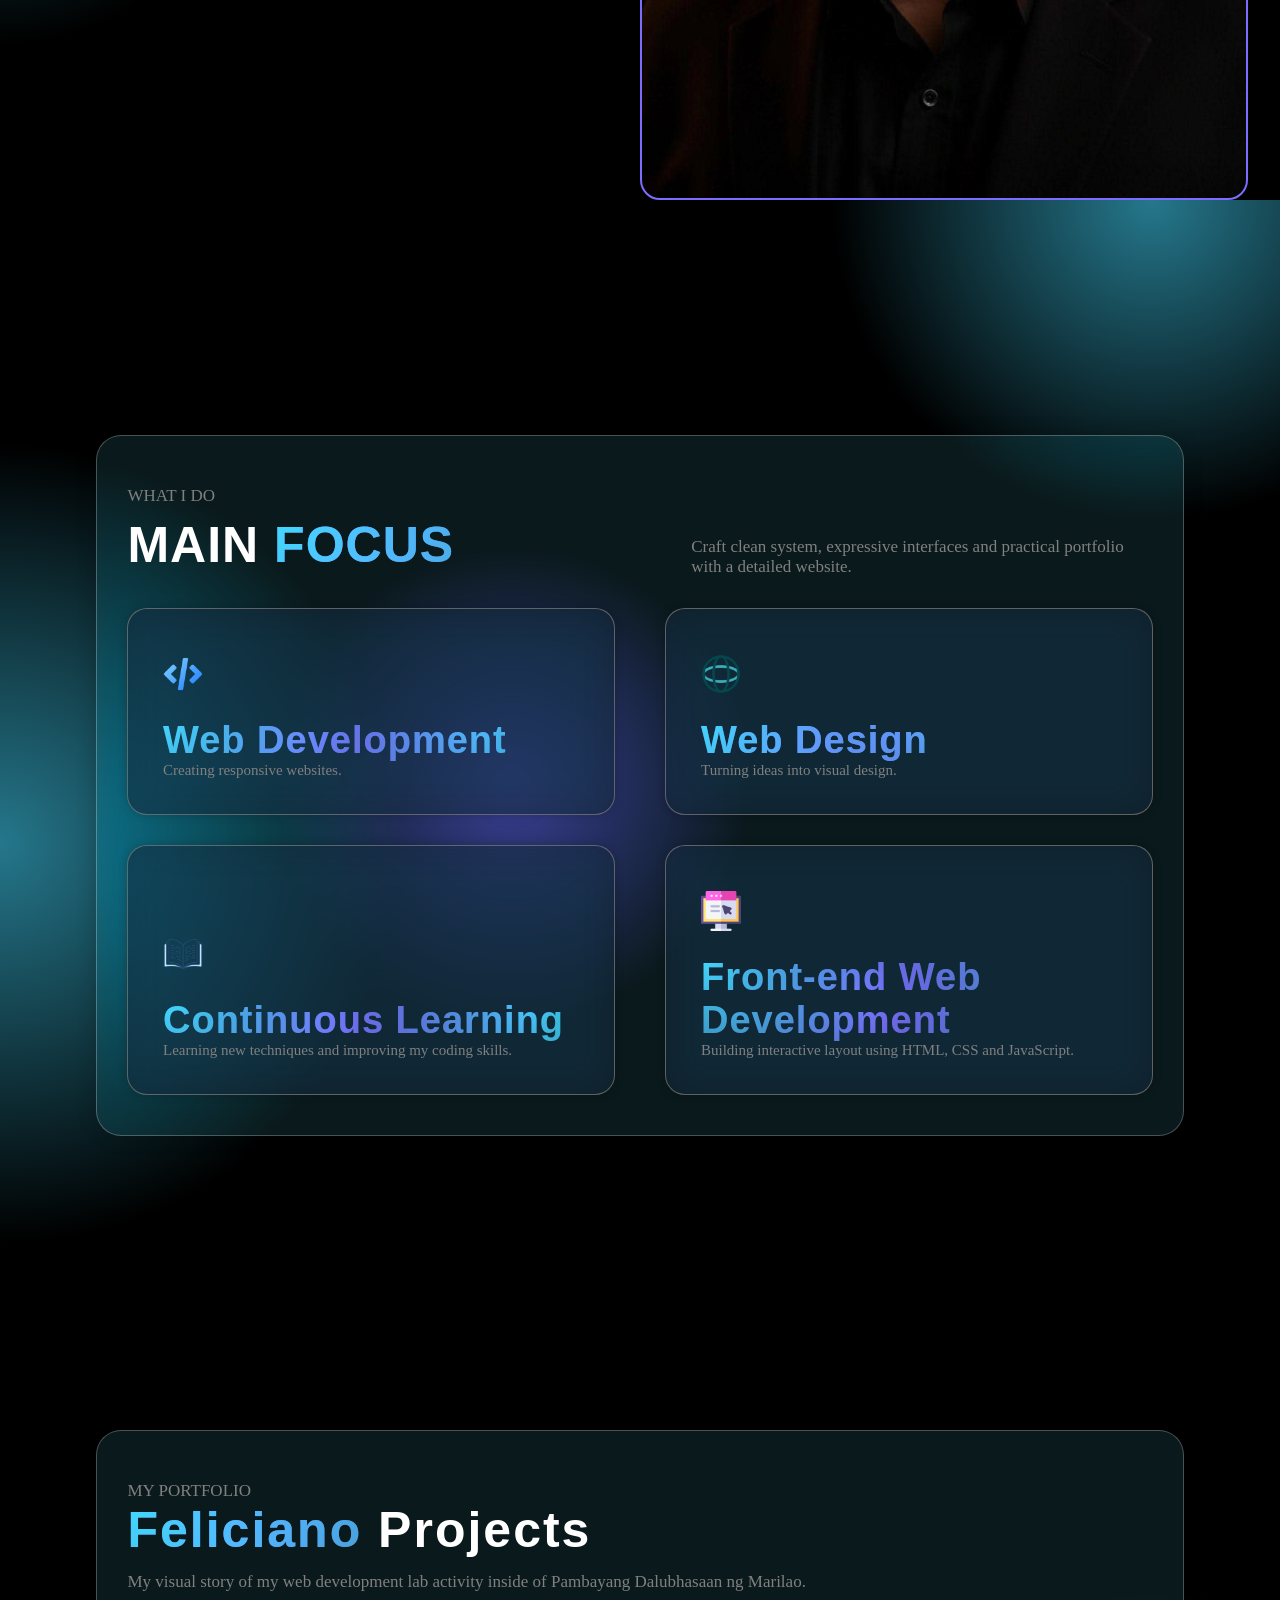
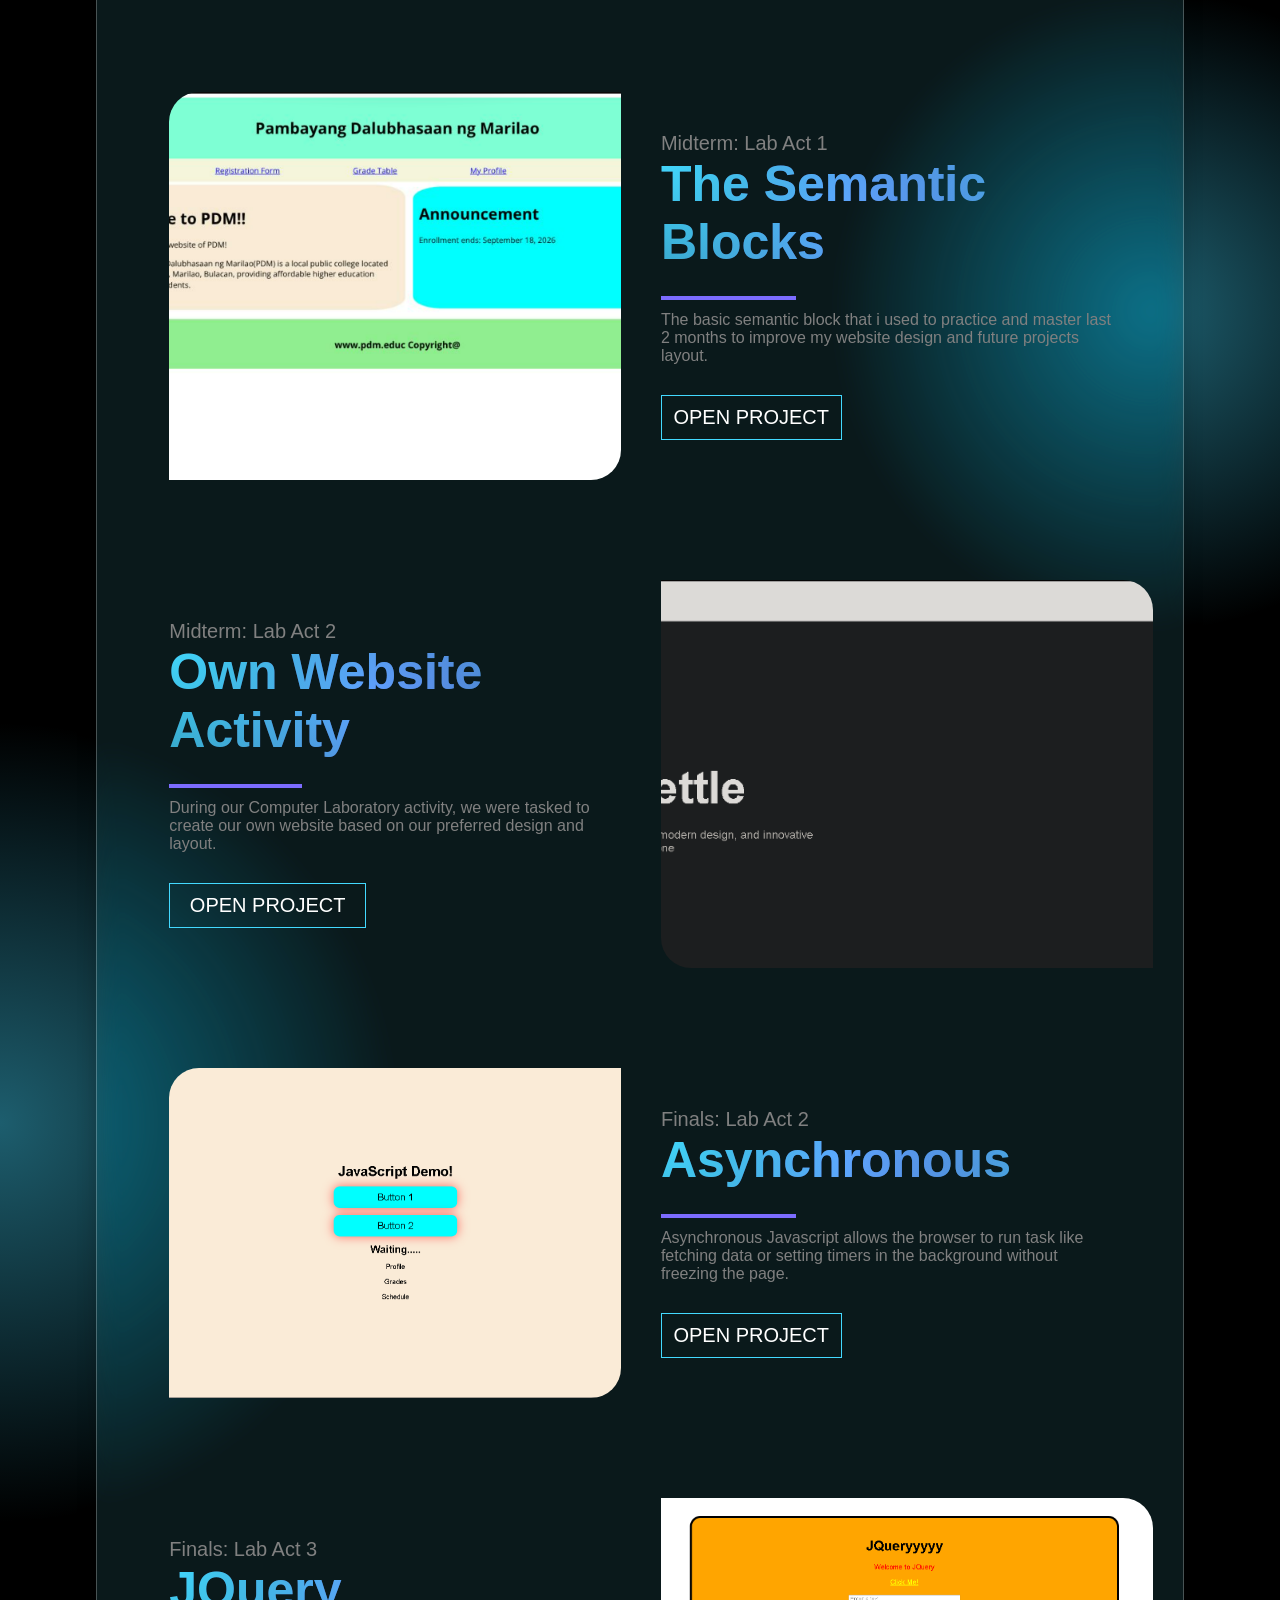
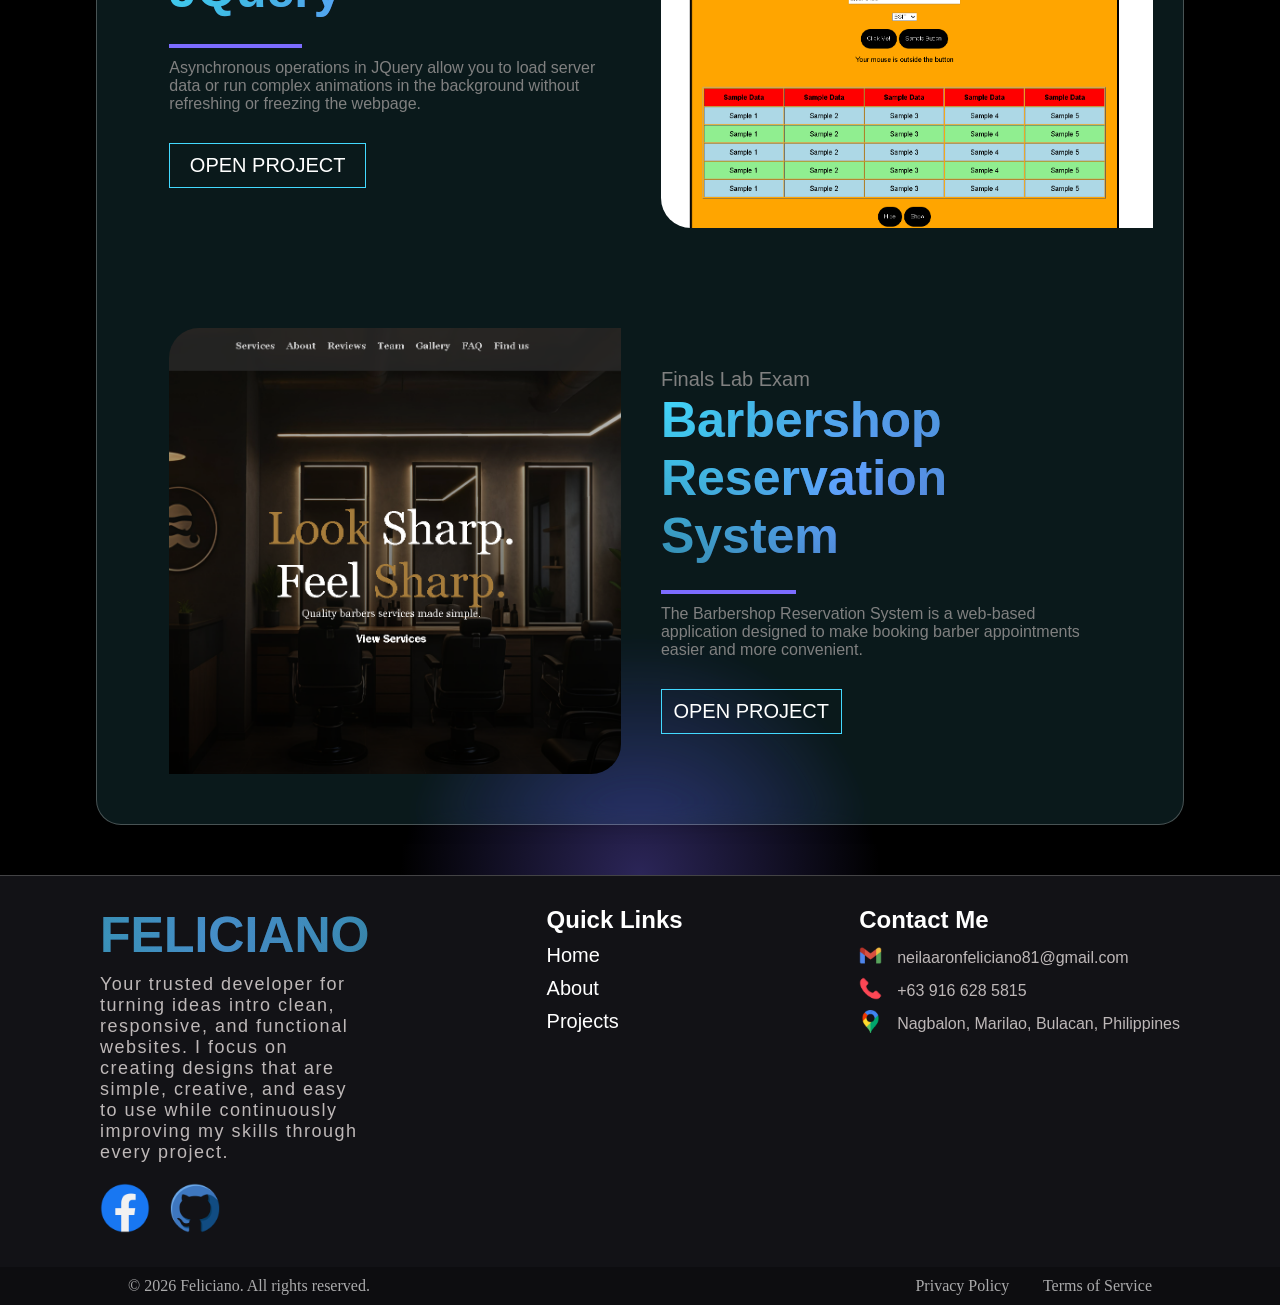
==== commit b3d0d094: "Remove unused project section from index.html for cleaner code" ====
--- a/index.html
+++ b/index.html
@@ -211,19 +211,6 @@
                     </div>
                 </div>
 
-                <div class="project-b">
-                    <div class="project-det-b">
-                        <p class="project-num-b">Lab Act 6</p>
-                        <h1>The Semantic Blocks</h1>
-                        <p class="project-p-b">The basic semantic block that can be used for layout for the website. including header, nav, section, aside and footer.</p>
-                        <a href="">OPEN PROJECT</a>
-                        </div>
-
-                        <div class="project-pic-b">
-                        
-                        </div>
-                </div>
-
             </div>
         </div>
     </section>
--- a/home.css
+++ b/home.css
@@ -1453,7 +1453,10 @@
   }
 
   .project-pic-1,
-  .project-pic-b-2 {
+  .project-pic-b-2,
+  .project-pic-2,
+  .project-pic-b-3,
+  .project-pic-3 {
     min-height: 180px;
   }
 
@@ -1528,7 +1531,10 @@
   }
 
   .project-pic-1,
-  .project-pic-b-2 {
+  .project-pic-b-2,
+  .project-pic-2,
+  .project-pic-b-3,
+  .project-pic-3 {
     min-height: 180px;
   }
 
@@ -1617,7 +1623,10 @@
   }
 
   .project-pic-1,
-  .project-pic-b-2 {
+  .project-pic-b-2,
+  .project-pic-2,
+  .project-pic-b-3,
+  .project-pic-3 {
     min-height: 180px;
   }
 
